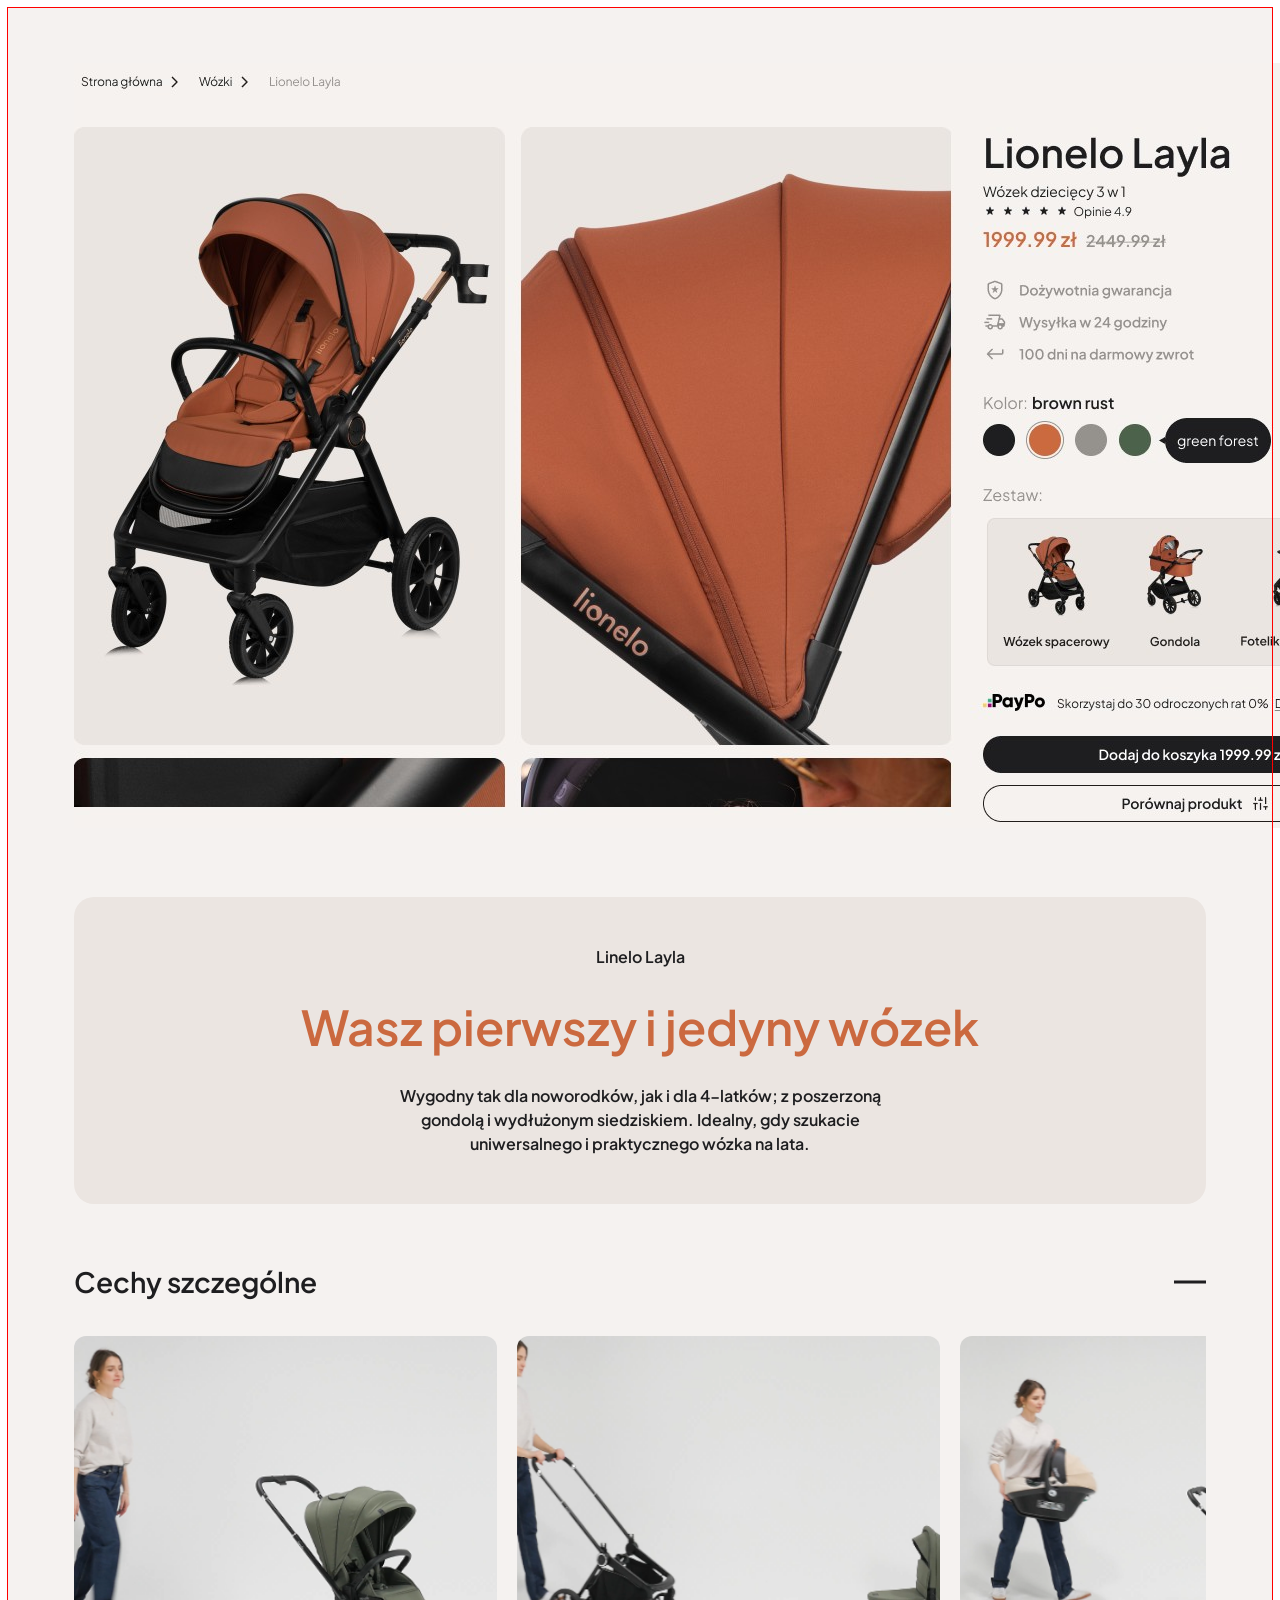
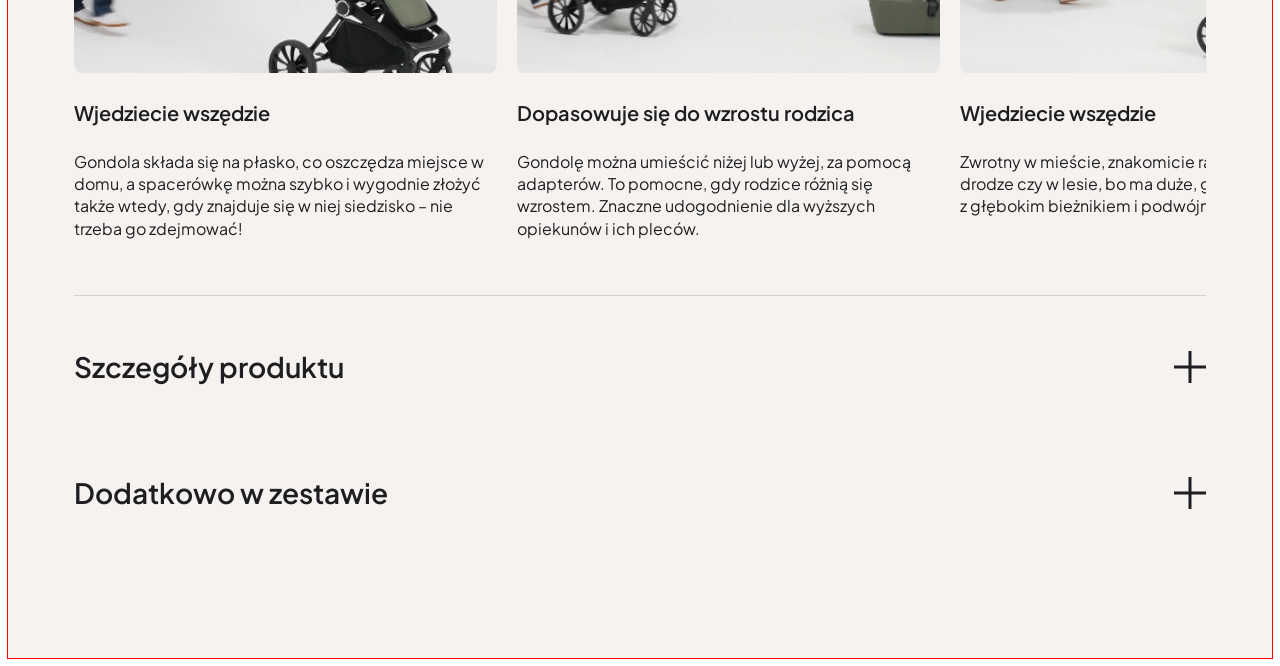
==== index.html @ c28d3e2a "Top section img path corrected" ====
<!DOCTYPE html>
<html lang="pl">

<head>
    <meta charset="UTF-8">
    <meta name="viewport" content="width=device-width, initial-scale=1.0">
    <link rel="preconnect" href="https://fonts.googleapis.com">
    <link rel="preconnect" href="https://fonts.gstatic.com" crossorigin>
    <link href="https://fonts.googleapis.com/css2?family=Plus+Jakarta+Sans:ital,wght@0,200..800;1,200..800&display=swap"
        rel="stylesheet">
    <link rel="stylesheet" href="css/swiper-bundle.min.css">
    <link rel="stylesheet" href="css/style.css">
    <script src="scripts/swiper-bundle.min.js" defer></script>
    <script src="scripts/script.js" defer></script>
    <title>New product description</title>
</head>

<body>
    <div class="page-container">
        <!-- Top page section mockup-->
        <div class="top-page-section-mockup">
            <img src="img/top-page-section.jpg" alt="">
        </div>
        <!--  -->
        <section id="lo-prodDesc">
            <header class="lo-prodDesc__intro lo-prodDesc__container">
                <p class="lo-prodDesc__introTxt">Linelo Layla</p>
                <h2 class="lo-prodDesc__slogan">Wasz pierwszy i jedyny wózek</h2>
                <p class="lo-prodDesc__introTxt">Wygodny tak dla noworodków, jak i dla 4-latków; z poszerzoną gondolą i
                    wydłużonym siedziskiem. Idealny, gdy szukacie uniwersalnego i praktycznego wózka na lata.</p>
            </header>
            <div class="lo-prodDesc__sectionHeader lo-prodDesc__container">
                <h3 class="lo-prodDesc__sectionTitle">Cechy szczególne</h3>
                <button class="lo-prodDesc__sectionBtn js-prodDescBtn expanded" id="product-featuresBtn"
                    aria-expanded="true" aria-controls="product-featuresGrid"></button>
            </div>
            <div class="lo-prodDesc__container js-prodDescGrid expanded" id="product-featuresGrid" aria-hidden="false"
                role="region" aria-labelledby="product-featuresBtn">
                <div class="lo-prodDesc__grid swiper swiper-featured">
                    <div class="swiper-wrapper">
                        <div class="swiper-slide">
                            <div class="lo-prodDesc__detailItem">
                                <video class="lo-prodDesc__featureImage" muted width="490" height="392" playsinline
                                    autoplay poster="img/image cecha-1.png" loading="lazy" preload="none">
                                    <source src="img/LO_Anner_Plus_amortyzatory.mp4" type="video/mp4">
                                </video>
                                <!-- <img src="img/image cecha-1.png" alt="Wjedziecie wszędzie"
                                    class="lo-prodDesc__featureImage" width="259" height="186" loading="lazy"> -->
                                <div class="lo-prodDesc__gridItemBody">
                                    <h4 class="lo-prodDesc__gridItemTitle">Wjedziecie wszędzie</h4>
                                    <p class="lo-prodDesc__gridItemDesc">Gondola składa się na płasko, co oszczędza
                                        miejsce w
                                        domu,
                                        a spacerówkę można szybko i wygodnie złożyć także wtedy, gdy znajduje się w niej
                                        siedzisko –
                                        nie trzeba go zdejmować!</p>
                                </div>
                            </div>
                        </div>
                        <div class="swiper-slide">
                            <div class="lo-prodDesc__detailItem">
                                <video class="lo-prodDesc__featureImage" muted width="490" height="392" playsinline
                                    autoplay poster="img/image cecha-2.png" loading="lazy" preload="none">
                                    <source src="img/LO_Annet_Plus_budka_wizjer.mp4" type="video/mp4">
                                </video>
                                <!-- <img src="img/image cecha-2.png" alt="Dopasowuje się do wzrostu rodzica"
                                    class="lo-prodDesc__featureImage" width="259" height="186" loading="lazy"> -->
                                <div class="lo-prodDesc__gridItemBody">
                                    <h4 class="lo-prodDesc__gridItemTitle">Dopasowuje się do wzrostu rodzica</h4>
                                    <p class="lo-prodDesc__gridItemDesc">Gondolę można umieścić niżej lub wyżej, za
                                        pomocą
                                        adapterów. To pomocne, gdy rodzice różnią się wzrostem. Znaczne udogodnienie dla
                                        wyższych
                                        opiekunów i ich pleców.</p>
                                </div>
                            </div>
                        </div>
                        <div class="swiper-slide">
                            <div class="lo-prodDesc__detailItem">
                                <video class="lo-prodDesc__featureImage" muted width="490" height="392" playsinline
                                    autoplay poster="img/image cecha-3.png" loading="lazy" preload="none">
                                    <source src="img/LO_Annet_Plus_kosz.mp4" type="video/mp4">
                                </video>
                                <!-- <img src="img/image cecha-3.png" alt="Torba dla rodzica"
                                    class="lo-prodDesc__featureImage" width="259" height="186" loading="lazy"> -->
                                <div class="lo-prodDesc__gridItemBody">
                                    <h4 class="lo-prodDesc__gridItemTitle">Wjedziecie wszędzie</h4>
                                    <p class="lo-prodDesc__gridItemDesc">Zwrotny w mieście, znakomicie radzi sobie na
                                        polnej
                                        drodze
                                        czy w lesie, bo ma duże, gumowe koła all-terrain z głębokim bieżnikiem i
                                        podwójną
                                        amortyzację.</p>
                                </div>
                            </div>
                        </div>
                        <div class="swiper-slide">
                            <div class="lo-prodDesc__detailItem">
                                <video class="lo-prodDesc__featureImage" muted width="490" height="392" playsinline
                                    autoplay poster="img/image cecha-1.png" loading="lazy" preload="none">
                                    <source src="img/LO_Annet_Plus_kubek.mp4" type="video/mp4">
                                </video>
                                <!-- <img src="img/image cecha-1.png" alt="Wjedziecie wszędzie"
                                    class="lo-prodDesc__featureImage" width="259" height="186" loading="lazy"> -->
                                <div class="lo-prodDesc__gridItemBody">
                                    <h4 class="lo-prodDesc__gridItemTitle">Wjedziecie wszędzie</h4>
                                    <p class="lo-prodDesc__gridItemDesc">Gondola składa się na płasko, co oszczędza
                                        miejsce w
                                        domu,
                                        a spacerówkę można szybko i wygodnie złożyć także wtedy, gdy znajduje się w niej
                                        siedzisko –
                                        nie trzeba go zdejmować!</p>
                                </div>
                            </div>
                        </div>
                    </div>
                    <div class="lo-prodDesc-nav">
                        <div class="lo-prodDesc-nav__btnWrapper">
                            <button class="lo-prodDesc-nav__navBtn lo-prodDesc-nav__navBtn--prev"
                                aria-label="Previous slide">
                                <img src="img/nav-arrow-prev.png" alt="Previous slide arrow">
                            </button>

                        </div>
                        <div class="lo-prodDesc-nav__pagginationWrapper">
                            <div class="swiper-pagination"></div>
                        </div>
                        <div class="lo-prodDesc-nav__btnWrapper">
                            <button class="lo-prodDesc-nav__navBtn lo-prodDesc-nav__navBtn--next"
                                aria-label="Next slide">
                                <img src="img/nav-arrow-next.png" alt="Next slide arrow">
                            </button>
                        </div>
                    </div>
                </div>
            </div>
            <div class="lo-prodDesc__sectionHeader lo-prodDesc__container">
                <h3 class="lo-prodDesc__sectionTitle">Szczegóły produktu</h3>
                <button class="lo-prodDesc__sectionBtn js-prodDescBtn" id="product-detailBtn" aria-expanded="false"
                    aria-controls="product-detailsGrid"></button>
            </div>
            <div class="lo-prodDesc__container js-prodDescGrid" id="product-detailsGrid" aria-hidden="true"
                role="region" aria-labelledby="product-detailBtn">
                <div class="lo-prodDesc__grid swiper swiper-details">
                    <div class="swiper-wrapper">
                        <div class="swiper-slide">
                            <div class="lo-prodDesc__detailItem">
                                <div class="lo-prodDesc__iconWrapper">
                                    <img src="img/ico-2w1.png" alt="Ikona 2w1" class="lo-prodDesc__detailIcon"
                                        height="41" width="52">
                                </div>
                                <div class="lo-prodDesc__gridItemBody">
                                    <h4 class="lo-prodDesc__gridItemTitle">Rozwiązania smart ułatwiają każdy spacer</h4>
                                    <p class="lo-prodDesc__gridItemDesc">Codzienna obsługa jest prostsza! Np. przy
                                        uchwycie
                                        znajdziesz
                                        haczyki na torbę, pokrowiec gondoli ma podwójny zamek, a kosz – praktyczny
                                        organizer.</p>
                                </div>
                            </div>
                        </div>
                        <div class="swiper-slide">
                            <div class="lo-prodDesc__detailItem">
                                <div class="lo-prodDesc__iconWrapper">
                                    <img src="img/ico-belts.png" alt="Ikona pasy" class="lo-prodDesc__detailIcon"
                                        height="41" width="52">
                                </div>
                                <div class="lo-prodDesc__gridItemBody">
                                    <h4 class="lo-prodDesc__gridItemTitle">Błyskawiczne przygotowanie do podróży</h4>
                                    <p class="lo-prodDesc__gridItemDesc">5-punktowe pasy z nakładkami zapobiegającymi
                                        obtarciom
                                        szybko
                                        zapina się na magnetyczną klamrę. To każdorazowa oszczędność czasu i nerwów.</p>
                                </div>
                            </div>
                        </div>
                        <div class="swiper-slide">
                            <div class="lo-prodDesc__detailItem">
                                <div class="lo-prodDesc__iconWrapper">
                                    <img src="img/ico-cooling.png" alt="Ikona chłodzenie"
                                        class="lo-prodDesc__detailIcon" height="41" width="52">
                                </div>
                                <div class="lo-prodDesc__gridItemBody">
                                    <h4 class="lo-prodDesc__gridItemTitle">Latem przewiewnie i bez pocenia</h4>
                                    <p class="lo-prodDesc__gridItemDesc">Regulowana magnesami wentylacja 3D i
                                        oddychający materacyk
                                        AiryDots zapewniają optymalny przepływ powietrza, także pod pleckami.
                                        Zapobiegając poceniu,
                                        zapobiegamy potówkom.</p>
                                </div>
                            </div>
                        </div>
                        <div class="swiper-slide">
                            <div class="lo-prodDesc__detailItem">
                                <div class="lo-prodDesc__iconWrapper">
                                    <img src="img/ico-2w1.png" alt="Ikona 2w1" class="lo-prodDesc__detailIcon"
                                        height="41" width="52">
                                </div>
                                <div class="lo-prodDesc__gridItemBody">
                                    <h4 class="lo-prodDesc__gridItemTitle">Obsługujesz 1 ręką</h4>
                                    <p class="lo-prodDesc__gridItemDesc">Przyciski funkcyjne „zapamiętują” ostatnie
                                        położenie,
                                        dzięki
                                        czemu 1 ręka wystarczy, by wyjąć gondolę, przełożyć siedzisko czy rozłożyć
                                        budkę.
                                        Ograniczenie
                                        zbędnych ruchów minimalizuje ryzyko wybudzenia dziecka. </p>
                                </div>
                            </div>
                        </div>
                        <div class="swiper-slide">
                            <div class="lo-prodDesc__detailItem">
                                <div class="lo-prodDesc__iconWrapper">
                                    <img src="img/ico-belts.png" alt="Ikona pasy" class="lo-prodDesc__detailIcon"
                                        height="41" width="52">
                                </div>
                                <div class="lo-prodDesc__gridItemBody">
                                    <h4 class="lo-prodDesc__gridItemTitle">Łatwiej zasnąć</h4>
                                    <p class="lo-prodDesc__gridItemDesc">Oparcie w spacerówce jest regulowane aż do
                                        pozycji „na
                                        płasko”.
                                        To idealna pozycja do drzemki, co pomaga przyspieszyć zasypianie.</p>
                                </div>
                            </div>
                        </div>
                        <div class="swiper-slide">
                            <div class="lo-prodDesc__detailItem">
                                <div class="lo-prodDesc__iconWrapper">
                                    <img src="img/ico-cooling.png" alt="Ikona chłodzenie"
                                        class="lo-prodDesc__detailIcon" height="41" width="52">
                                </div>
                                <div class="lo-prodDesc__gridItemBody">
                                    <h4 class="lo-prodDesc__gridItemTitle">Wjedziecie wszędzie</h4>
                                    <p class="lo-prodDesc__gridItemDesc">Zwrotny w mieście, znakomicie radzi sobie na
                                        polnej drodze
                                        czy
                                        w lesie, bo ma duże, gumowe koła all-terrain z głębokim bieżnikiem i podwójną
                                        amortyzację. 
                                    </p>
                                </div>
                            </div>
                        </div>
                    </div>
                    <div class="lo-prodDesc-nav">
                        <div class="lo-prodDesc-nav__btnWrapper">
                            <button class="lo-prodDesc-nav__navBtn lo-prodDesc-nav__navBtn--prev"
                                aria-label="Previous slide">
                                <img src="img/nav-arrow-prev.png" alt="Previous slide arrow">
                            </button>
                        </div>
                        <div class="lo-prodDesc-nav__pagginationWrapper">
                            <div class="swiper-pagination"></div>
                        </div>
                        <div class="lo-prodDesc-nav__btnWrapper">
                            <button class="lo-prodDesc-nav__navBtn lo-prodDesc-nav__navBtn--next"
                                aria-label="Next slide">
                                <img src="img/nav-arrow-next.png" alt="Next slide arrow">
                            </button>
                        </div>
                    </div>
                </div>
            </div>

            <div class="lo-prodDesc__sectionHeader lo-prodDesc__container">
                <h3 class="lo-prodDesc__sectionTitle">Dodatkowo w zestawie</h3>
                <button class="lo-prodDesc__sectionBtn js-prodDescBtn" id="product-setsBtn" aria-expanded="false"
                    aria-controls="product-setsGrid"></button>
            </div>
            <div class="lo-prodDesc__container js-prodDescGrid" id="product-setsGrid" aria-hidden="true" role="region"
                aria-labelledby="product-setsBtn">
                <div class="lo-prodDesc__grid swiper swiper-sets">
                    <div class="swiper-wrapper">
                        <div class="swiper-slide">
                            <div class="lo-prodDesc__detailItem">
                                <img src="img/set-img-1.png" alt="Fotelik Astrid i-Size" class="lo-prodDesc__setImage"
                                    width="259" height="186" loading="lazy">
                                <div class="lo-prodDesc__gridItemBody">
                                    <h4 class="lo-prodDesc__gridItemTitle">Fotelik Astrid i-Size</h4>
                                    <p class="lo-prodDesc__gridItemDesc">Nosidło Astrid i-Size z certyficatem ADAC można
                                        wpiąć w
                                        stelaż
                                        wózka! Gdy podczas podróży autem maluszek zaśnie, można go przetransportować
                                        dalej bez
                                        wybudzania. </p>
                                </div>
                            </div>
                        </div>
                        <div class="swiper-slide">
                            <div class="lo-prodDesc__detailItem">
                                <img src="img/set-img-2.png" alt="Piankowy materac" class="lo-prodDesc__setImage"
                                    width="259" height="186" loading="lazy">
                                <div class="lo-prodDesc__gridItemBody">
                                    <h4 class="lo-prodDesc__gridItemTitle">Piankowy materac </h4>
                                    <p class="lo-prodDesc__gridItemDesc">Oddychający (technologia AiryDots), odpowiednio
                                        twardy,
                                        zapewnia optymalne podparcie kręgosłupa dziecka. Wykonany z pianki T25. </p>
                                </div>
                            </div>
                        </div>
                        <div class="swiper-slide">
                            <div class="lo-prodDesc__detailItem">
                                <img src="img/set-img-3.png" alt="Torba dla rodzica" class="lo-prodDesc__setImage"
                                    width="259" height="186" loading="lazy">
                                <div class="lo-prodDesc__gridItemBody">
                                    <h4 class="lo-prodDesc__gridItemTitle">Torba dla rodzica</h4>
                                    <p class="lo-prodDesc__gridItemDesc">Smoczki, chusteczki, akcesoria... Wszystko masz
                                        pod ręką i
                                        w
                                        najlepszym porządku. </p>
                                </div>
                            </div>
                        </div>
                        <div class="swiper-slide">
                            <div class="lo-prodDesc__detailItem">
                                <img src="img/set-img-4.png" alt="Folia przeciwdeszczowa" class="lo-prodDesc__setImage"
                                    width="259" height="186" loading="lazy">
                                <div class="lo-prodDesc__gridItemBody">
                                    <h4 class="lo-prodDesc__gridItemTitle">Folia przeciwdeszczowa</h4>
                                    <p class="lo-prodDesc__gridItemDesc">Zakładana na gondolę i spacerówkę, skutecznie
                                        chroni przed
                                        deszczem i śniegiem.</p>
                                </div>
                            </div>
                        </div>
                        <div class="swiper-slide">
                            <div class="lo-prodDesc__detailItem">
                                <img src="img/set-img-5.png" alt="Adaptery do gondoli i fotelika"
                                    class="lo-prodDesc__setImage" width="259" height="186" loading="lazy">
                                <div class="lo-prodDesc__gridItemBody">
                                    <h4 class="lo-prodDesc__gridItemTitle">Adaptery do gondoli i fotelika</h4>
                                    <p class="lo-prodDesc__gridItemDesc">Decydujesz, czy gondola ma być wyżej, czy
                                        niżej. To wygodny
                                        dostęp do dziecka i brak bólu pleców. </p>
                                </div>
                            </div>
                        </div>
                        <div class="swiper-slide">
                            <div class="lo-prodDesc__detailItem">
                                <img src="img/set-img-6.png" alt="Moskitiera" class="lo-prodDesc__setImage" width="259"
                                    height="186" loading="lazy">
                                <div class="lo-prodDesc__gridItemBody">
                                    <h4 class="lo-prodDesc__gridItemTitle">Moskitiera</h4>
                                    <p class="lo-prodDesc__gridItemDesc">Insekty nie mają dostępu do dziecka,
                                        chronionego przez
                                        przewiewną siatkę. </p>
                                </div>
                            </div>
                        </div>
                        <div class="swiper-slide">
                            <div class="lo-prodDesc__detailItem">
                                <img src="img/set-img-7.png" alt="Wkładka spacerówki" class="lo-prodDesc__setImage"
                                    width="259" height="186" loading="lazy">
                                <div class="lo-prodDesc__gridItemBody">
                                    <h4 class="lo-prodDesc__gridItemTitle">Wkładka spacerówki</h4>
                                    <p class="lo-prodDesc__gridItemDesc">Adjustable to 5 different positions for extra
                                        comfort
                                        whether
                                        playing or napping. You can also fold it away for when your toddler no longer
                                        needs it.</p>
                                </div>
                            </div>
                        </div>
                        <div class="swiper-slide">
                            <div class="lo-prodDesc__detailItem">
                                <img src="img/set-img-8.png" alt="Ocieplacz na nóżki" class="lo-prodDesc__setImage"
                                    width="259" height="186" loading="lazy">
                                <div class="lo-prodDesc__gridItemBody">
                                    <h4 class="lo-prodDesc__gridItemTitle">Ocieplacz na nóżki</h4>
                                    <p class="lo-prodDesc__gridItemDesc">Features high quality fabric and extra padded
                                        cushioning
                                        for
                                        your growing baby’s comfort.</p>
                                </div>
                            </div>
                        </div>
                        <div class="swiper-slide">
                            <div class="lo-prodDesc__detailItem">
                                <img src="img/set-img-9.png" alt="Uchwyt na kubek" class="lo-prodDesc__setImage"
                                    width="259" height="186" loading="lazy">
                                <div class="lo-prodDesc__gridItemBody">
                                    <h4 class="lo-prodDesc__gridItemTitle">Uchwyt na kubek </h4>
                                    <p class="lo-prodDesc__gridItemDesc">Bo zasługujesz na gorącą kawę podczas spaceru. 
                                    </p>
                                </div>
                            </div>
                        </div>
                    </div>
                    <div class="lo-prodDesc-nav">
                        <div class="lo-prodDesc-nav__btnWrapper">
                            <button class="lo-prodDesc-nav__navBtn lo-prodDesc-nav__navBtn--prev"
                                aria-label="Previous slide">
                                <img src="img/nav-arrow-prev.png" alt="Previous slide arrow">
                            </button>
                        </div>
                        <div class="lo-prodDesc-nav__pagginationWrapper">
                            <div class="swiper-pagination"></div>
                        </div>
                        <div class="lo-prodDesc-nav__btnWrapper">
                            <button class="lo-prodDesc-nav__navBtn lo-prodDesc-nav__navBtn--next"
                                aria-label="Next slide">
                                <img src="img/nav-arrow-next.png" alt="Next slide arrow">
                            </button>
                        </div>
                    </div>
                </div>
            </div>
        </section>
    </div>
</body>

</html>
---- css/style.css ----
html {
    box-sizing: border-box;
}

*, ::after, ::before {
    box-sizing: inherit;
}

:root {
    --icon-dimension: 32px;

    @media (width < 1024px) {
        --icon-dimension: clamp(1.5rem, 1.2727rem + 1.1364vw, 2rem);
    }
}

.page-container {
    width: min(1440px, 100%);
    outline: 1px solid red;
    margin-inline: auto;
    padding-block: 55px;
    background: #F5F2F0;
}

.top-page-section-mockup {
    width: calc(100% - 100px);
    margin-inline: auto;
    margin-block-end: 65px;
    padding-inline: 16px;
}

#lo-prodDesc {
    font-family: "Plus Jakarta Sans", sans-serif;
    color: #1E1E20;
    padding-inline: 16px;
}

#lo-prodDesc :is(h3, h4, p) {
    margin: 0;
}

#lo-prodDesc .lo-prodDesc__container {
    width: calc(100% - 100px);
    margin-inline: auto;

    @media (width < 1024px) {
        width: calc(100% - clamp(0rem, -2.8409rem + 14.2045vw, 6.25rem));
    }
}

.lo-prodDesc__intro {
    background: #EBE5E1;
    border: none;
    border-radius: 20px;
    text-align: center;
    display: flex;
    flex-direction: column;
    flex-wrap: nowrap;
    gap: 24px;
    justify-content: center;
    align-items: center;
    margin-block-end: 62px;
    padding-block: 48px;
    padding-inline: 16px;
}

.lo-prodDesc__introTxt {
    font-size: 16px;
    font-weight: 600;
    line-height: 1.5;
    max-width: 48ch;
    text-wrap: pretty;
    margin: 0;
}

.lo-prodDesc__slogan {
    font-size: 48px;
    font-weight: 600;
    line-height: 1.4;
    color: #CB693F;
    margin: 0;

    @media (width < 1024px) {
        font-size: clamp(2.5rem, 2.2727rem + 1.1364vw, 3rem);
    }
}

.lo-prodDesc__sectionHeader {
    width: 100%;
    display: flex;
    justify-content: space-between;
    align-items: center;
    margin-block-end: 38px;
}

.lo-prodDesc__sectionTitle {
    font-size: 28px;
    font-weight: 600;
    line-height: 1;

    @media (width < 1024px) {
        font-size: clamp(1.25rem, 1.0227rem + 1.1364vw, 1.75rem);
    }
}

.lo-prodDesc__sectionBtn {
    appearance: none;
    background: none;
    border: none;
    padding: 0;
    cursor: pointer;
    width: var(--icon-dimension);
    height: var(--icon-dimension);
    position: relative;
}


.lo-prodDesc__sectionBtn::before,
.lo-prodDesc__sectionBtn::after {
    content: "";
    position: absolute;
    background: #1E1E20;
    transition: all 320ms ease-in;
}

.lo-prodDesc__sectionBtn::before {
    width: 100%;
    height: 3px;
    top: 50%;
    left: 0;
    transform: translateY(-50%);
}

.lo-prodDesc__sectionBtn::after {
    width: 3px;
    height: 100%;
    top: 0;
    left: 50%;
    transform: translateX(-50%);
}

.lo-prodDesc__sectionBtn.expanded.lo-prodDesc__sectionBtn::after {
    transform: translateX(-50%) rotate(90deg);
    opacity: 0;
}

/* .lo-prodDesc__sectionBtn[open].lo-prodDesc__sectionBtn::after {
    transform: translateX(-50%) rotate(90deg);
    opacity: 0;
} */

.lo-prodDesc__grid {
    /* display: grid; */
    grid-template-columns: repeat(auto-fit, minmax(min(100%, 19rem), 1fr));
    row-gap: 55px;
    column-gap: 55px;
    padding-block-end: 0;
    max-height: 0;
    opacity: 0;
    margin-block-end: 55px;
    border-block-end: 1px solid #D2D2D2;
    overflow: hidden;
    transition:
        max-height 700ms ease-out,
        opacity 600ms ease-in 300ms,
        padding-block-end 700ms ease-out;
}

/* .lo-prodDesc__grid.expanded {
    max-height: 1800px;
    padding-block-end: 44px;
} */

/* .lo-prodDesc__grid[open] {
    max-height: 1500px;
    padding-block-end: 44px;
} */

.lo-prodDesc__container.expanded .lo-prodDesc__grid {
    max-height: 1800px;
    opacity: 1;
    padding-block-end: 55px;

    @media (width < 768px) {
        padding-block-end: 40px;
    }
}

/* .lo-prodDesc__container[open] .lo-prodDesc__grid {
    max-height: 1800px;
    padding-block-end: 55px;

    @media (width < 768px) {
        padding-block-end: 40px;
    }
} */

.lo-prodDesc__detailItem {
    display: flex;
    flex-direction: column;
    align-items: flex-start;
    justify-content: flex-start;
    gap: 24px;
}

.lo-prodDesc__iconWrapper {
    padding-inline-start: 18px;
}

.lo-prodDesc__detailIcon {
    object-fit: contain;
}

.lo-prodDesc__gridItemBody {
    height: 100%;
    display: flex;
    flex-direction: column;
    gap: 24px;
}

.lo-prodDesc__gridItemTitle {
    font-size: 20px;
    font-weight: 600;
    line-height: 1.4;

}

.lo-prodDesc__gridItemDesc {
    font-size: 16px;
    font-weight: 400;
    line-height: 1.4;
    /* margin-block: auto 0; */
}

.lo-prodDesc__setImage {
    width: auto;
    height: 100%;
    max-height: 180px;
    object-position: left top;
}

.lo-prodDesc__featureImage {
    width: 100%;
    max-width: 490px;
    height: auto;
    aspect-ratio: 5/4;
    object-position: left top;
    border-radius: 12px;
}


.lo-prodDesc-nav {
    display: flex;
    flex-wrap: nowrap;
    justify-content: center;
    align-items: center;
    gap: 8px;
    border: 1px solid #EBE5E1;
    border-radius: 32px;
    padding: 8px;
    width: fit-content;
    margin-inline: auto;
    margin-block-start: 25px;

    @media (width > 768px) {
        display: none;
    }
}

.lo-prodDesc-nav__navBtn {
    appearance: none;
    -moz-appearance: none;
    -webkit-appearance: none;
    background: none;
    border: none;
    cursor: pointer;
    width: 24px;
    height: 24px;
}

.lo-prodDesc-nav .lo-prodDesc-nav__pagginationWrapper .swiper-pagination {
    position: relative;
    transform: none;
    top: unset;
    bottom: unset;
    left: unset;
}

.lo-prodDesc-nav .lo-prodDesc-nav__pagginationWrapper .swiper-pagination-bullet {
    border: 1px solid #E0D8D3;
    background: none;
    width: 12px;
    height: 12px;
    opacity: 1;
    cursor: pointer;
    margin-inline: 5px;
}


.lo-prodDesc-nav .lo-prodDesc-nav__pagginationWrapper .lo-prodDesc-swiper-active-bullet {
    border: 1px solid #1E1E20;
    background: #1F1E1D;
    width: 14px;
    height: 14px;
}

/* .swiper-details .swiper-wrapper {
    @media (width > 768px) {
        row-gap: 45px;
    }
} */
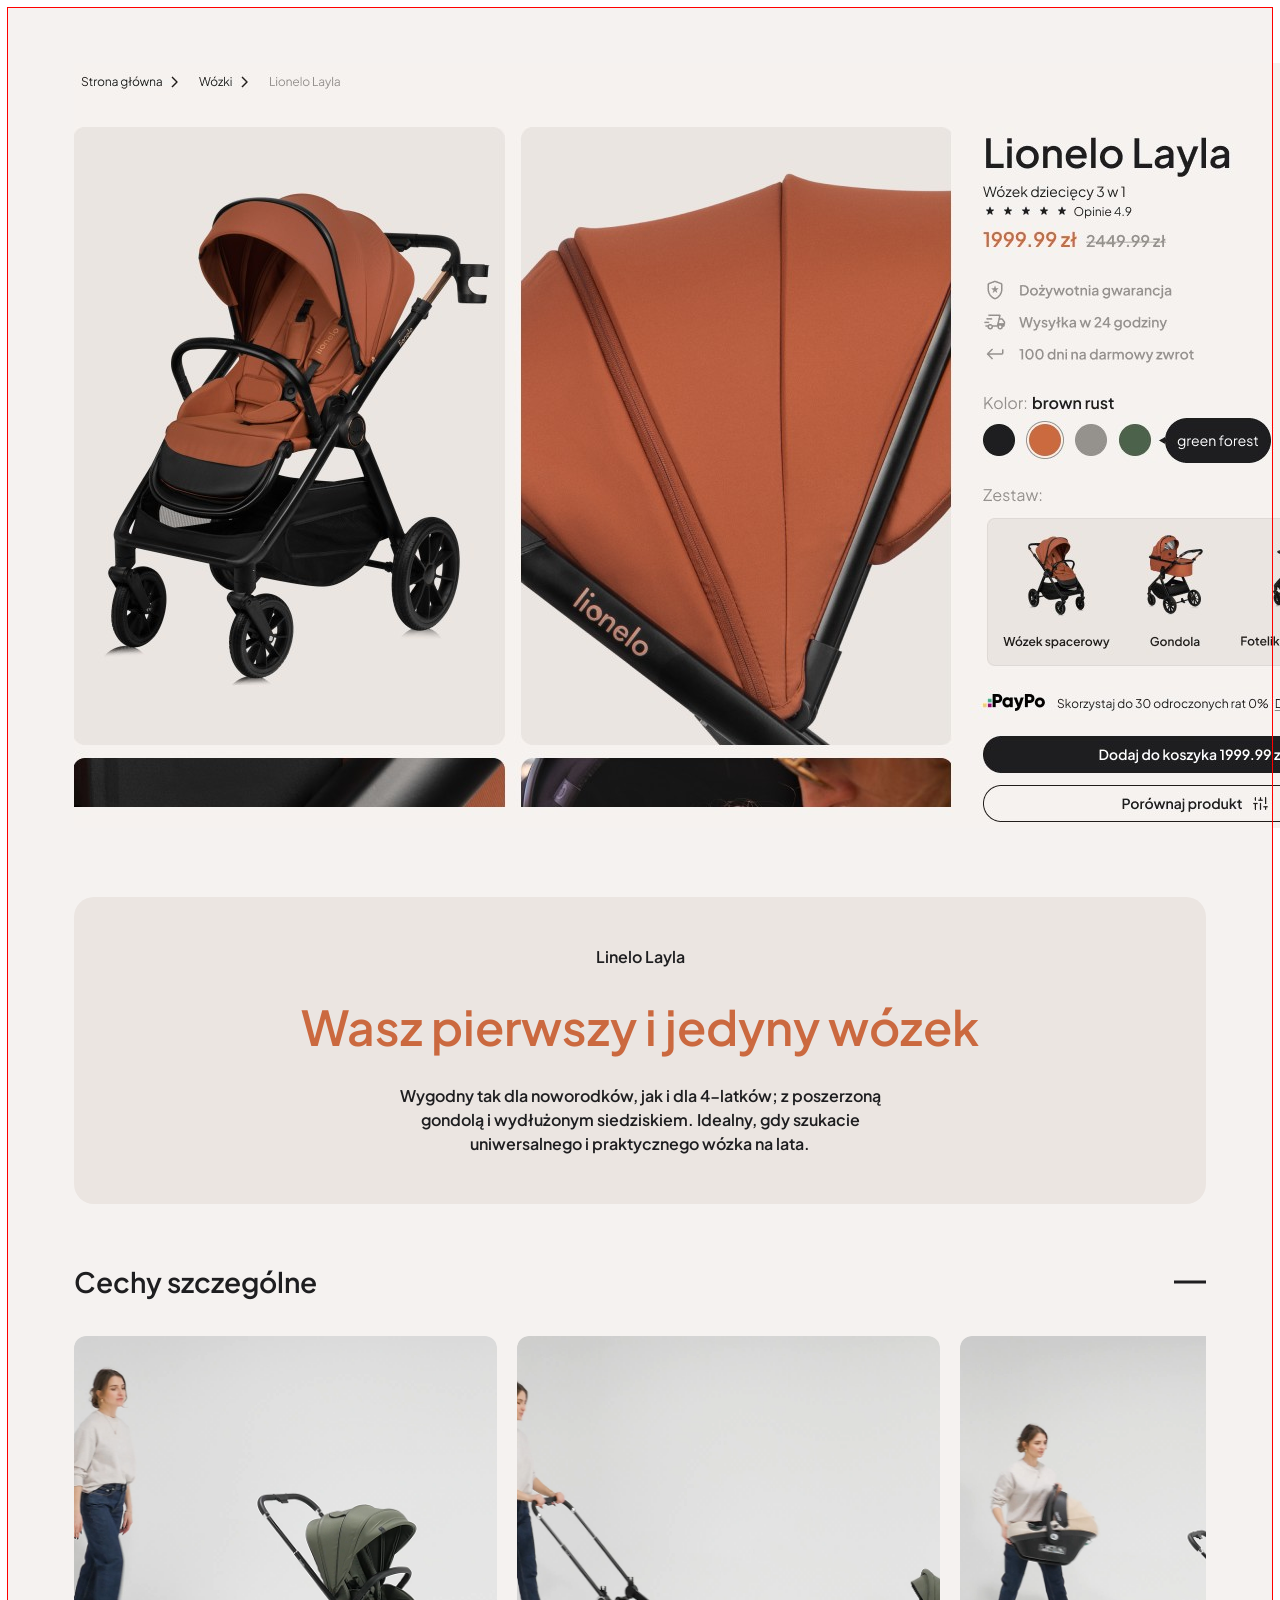
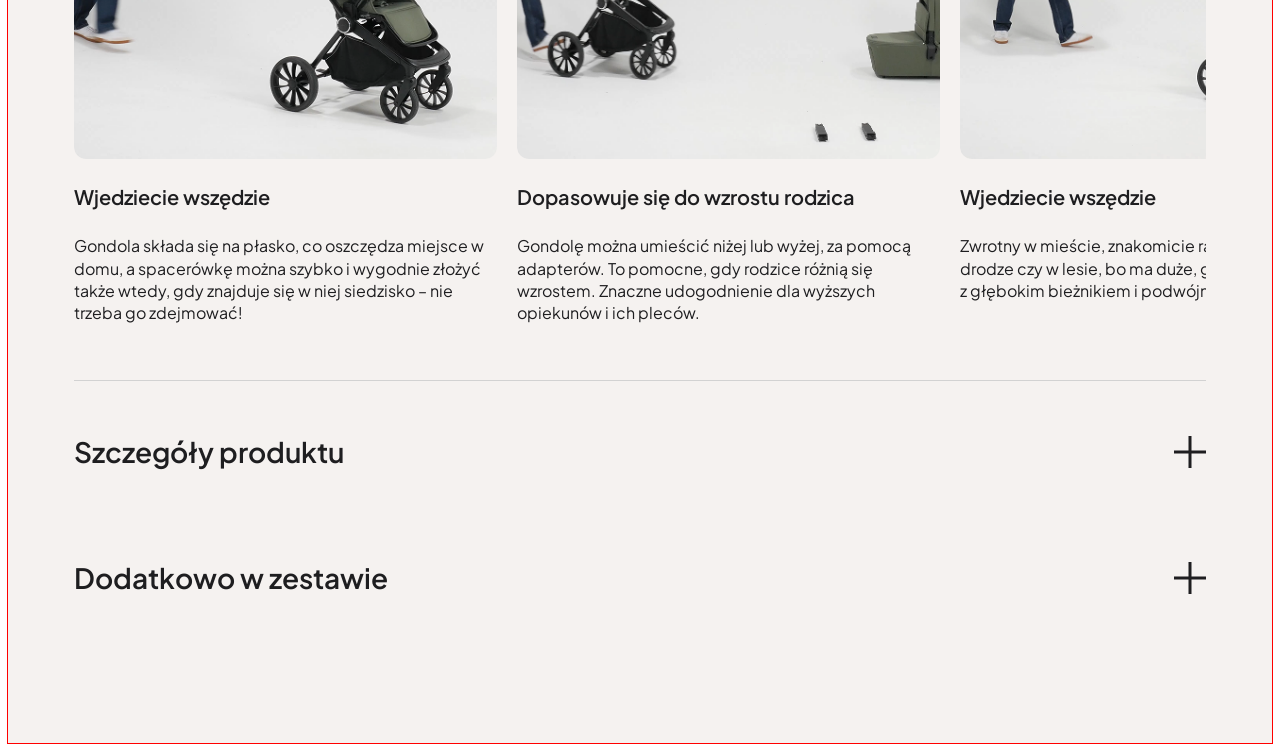
==== commit 38b5ab61: "Change video" ====
--- a/index.html
+++ b/index.html
@@ -40,9 +40,9 @@
                     <div class="swiper-wrapper">
                         <div class="swiper-slide">
                             <div class="lo-prodDesc__detailItem">
-                                <video class="lo-prodDesc__featureImage" muted width="490" height="392" playsinline
-                                    autoplay poster="img/image cecha-1.png" loading="lazy" preload="none">
-                                    <source src="img/LO_Anner_Plus_amortyzatory.mp4" type="video/mp4">
+                                <video class="lo-prodDesc__featureImage js-featureVideo" muted width="490" height="392"
+                                    playsinline poster="img/image cecha-1-1.png" loading="lazy" preload="none">
+                                    <source src="img/LO_JulieOne_BarierkaOchronna_1.mp4" type="video/mp4">
                                 </video>
                                 <!-- <img src="img/image cecha-1.png" alt="Wjedziecie wszędzie"
                                     class="lo-prodDesc__featureImage" width="259" height="186" loading="lazy"> -->
@@ -59,9 +59,9 @@
                         </div>
                         <div class="swiper-slide">
                             <div class="lo-prodDesc__detailItem">
-                                <video class="lo-prodDesc__featureImage" muted width="490" height="392" playsinline
-                                    autoplay poster="img/image cecha-2.png" loading="lazy" preload="none">
-                                    <source src="img/LO_Annet_Plus_budka_wizjer.mp4" type="video/mp4">
+                                <video class="lo-prodDesc__featureImage js-featureVideo" muted width="490" height="392"
+                                    playsinline poster="img/image cecha-2-2.png" loading="lazy" preload="none">
+                                    <source src="img/LO_JulieOne_Budka+Wizjer_1.mp4" type="video/mp4">
                                 </video>
                                 <!-- <img src="img/image cecha-2.png" alt="Dopasowuje się do wzrostu rodzica"
                                     class="lo-prodDesc__featureImage" width="259" height="186" loading="lazy"> -->
@@ -77,9 +77,9 @@
                         </div>
                         <div class="swiper-slide">
                             <div class="lo-prodDesc__detailItem">
-                                <video class="lo-prodDesc__featureImage" muted width="490" height="392" playsinline
-                                    autoplay poster="img/image cecha-3.png" loading="lazy" preload="none">
-                                    <source src="img/LO_Annet_Plus_kosz.mp4" type="video/mp4">
+                                <video class="lo-prodDesc__featureImage js-featureVideo" muted width="490" height="392"
+                                    playsinline poster="img/image cecha-3-3.png" loading="lazy" preload="none">
+                                    <source src="img/LO_JulieOne_RegulacjaKol_1.mp4" type="video/mp4">
                                 </video>
                                 <!-- <img src="img/image cecha-3.png" alt="Torba dla rodzica"
                                     class="lo-prodDesc__featureImage" width="259" height="186" loading="lazy"> -->
@@ -96,9 +96,28 @@
                         </div>
                         <div class="swiper-slide">
                             <div class="lo-prodDesc__detailItem">
-                                <video class="lo-prodDesc__featureImage" muted width="490" height="392" playsinline
-                                    autoplay poster="img/image cecha-1.png" loading="lazy" preload="none">
-                                    <source src="img/LO_Annet_Plus_kubek.mp4" type="video/mp4">
+                                <video class="lo-prodDesc__featureImage js-featureVideo" muted width="490" height="392"
+                                    playsinline poster="img/image cecha-1-1.png" loading="lazy" preload="none">
+                                    <source src="img/LO_JulieOne_Akcesoria_1.mp4" type="video/mp4">
+                                </video>
+                                <!-- <img src="img/image cecha-1.png" alt="Wjedziecie wszędzie"
+                                    class="lo-prodDesc__featureImage" width="259" height="186" loading="lazy"> -->
+                                <div class="lo-prodDesc__gridItemBody">
+                                    <h4 class="lo-prodDesc__gridItemTitle">Wjedziecie wszędzie</h4>
+                                    <p class="lo-prodDesc__gridItemDesc">Gondola składa się na płasko, co oszczędza
+                                        miejsce w
+                                        domu,
+                                        a spacerówkę można szybko i wygodnie złożyć także wtedy, gdy znajduje się w niej
+                                        siedzisko –
+                                        nie trzeba go zdejmować!</p>
+                                </div>
+                            </div>
+                        </div>
+                        <div class="swiper-slide">
+                            <div class="lo-prodDesc__detailItem">
+                                <video class="lo-prodDesc__featureImage js-featureVideo" muted width="490" height="392"
+                                    playsinline poster="img/image cecha-2-2.png" loading="lazy" preload="none">
+                                    <source src="img/LO_JulieOne_Autofolding_1.mp4" type="video/mp4">
                                 </video>
                                 <!-- <img src="img/image cecha-1.png" alt="Wjedziecie wszędzie"
                                     class="lo-prodDesc__featureImage" width="259" height="186" loading="lazy"> -->
--- a/css/style.css
+++ b/css/style.css
@@ -243,7 +243,7 @@
     width: 100%;
     max-width: 490px;
     height: auto;
-    aspect-ratio: 5/4;
+    /* aspect-ratio: 5/4; */
     object-position: left top;
     border-radius: 12px;
 }
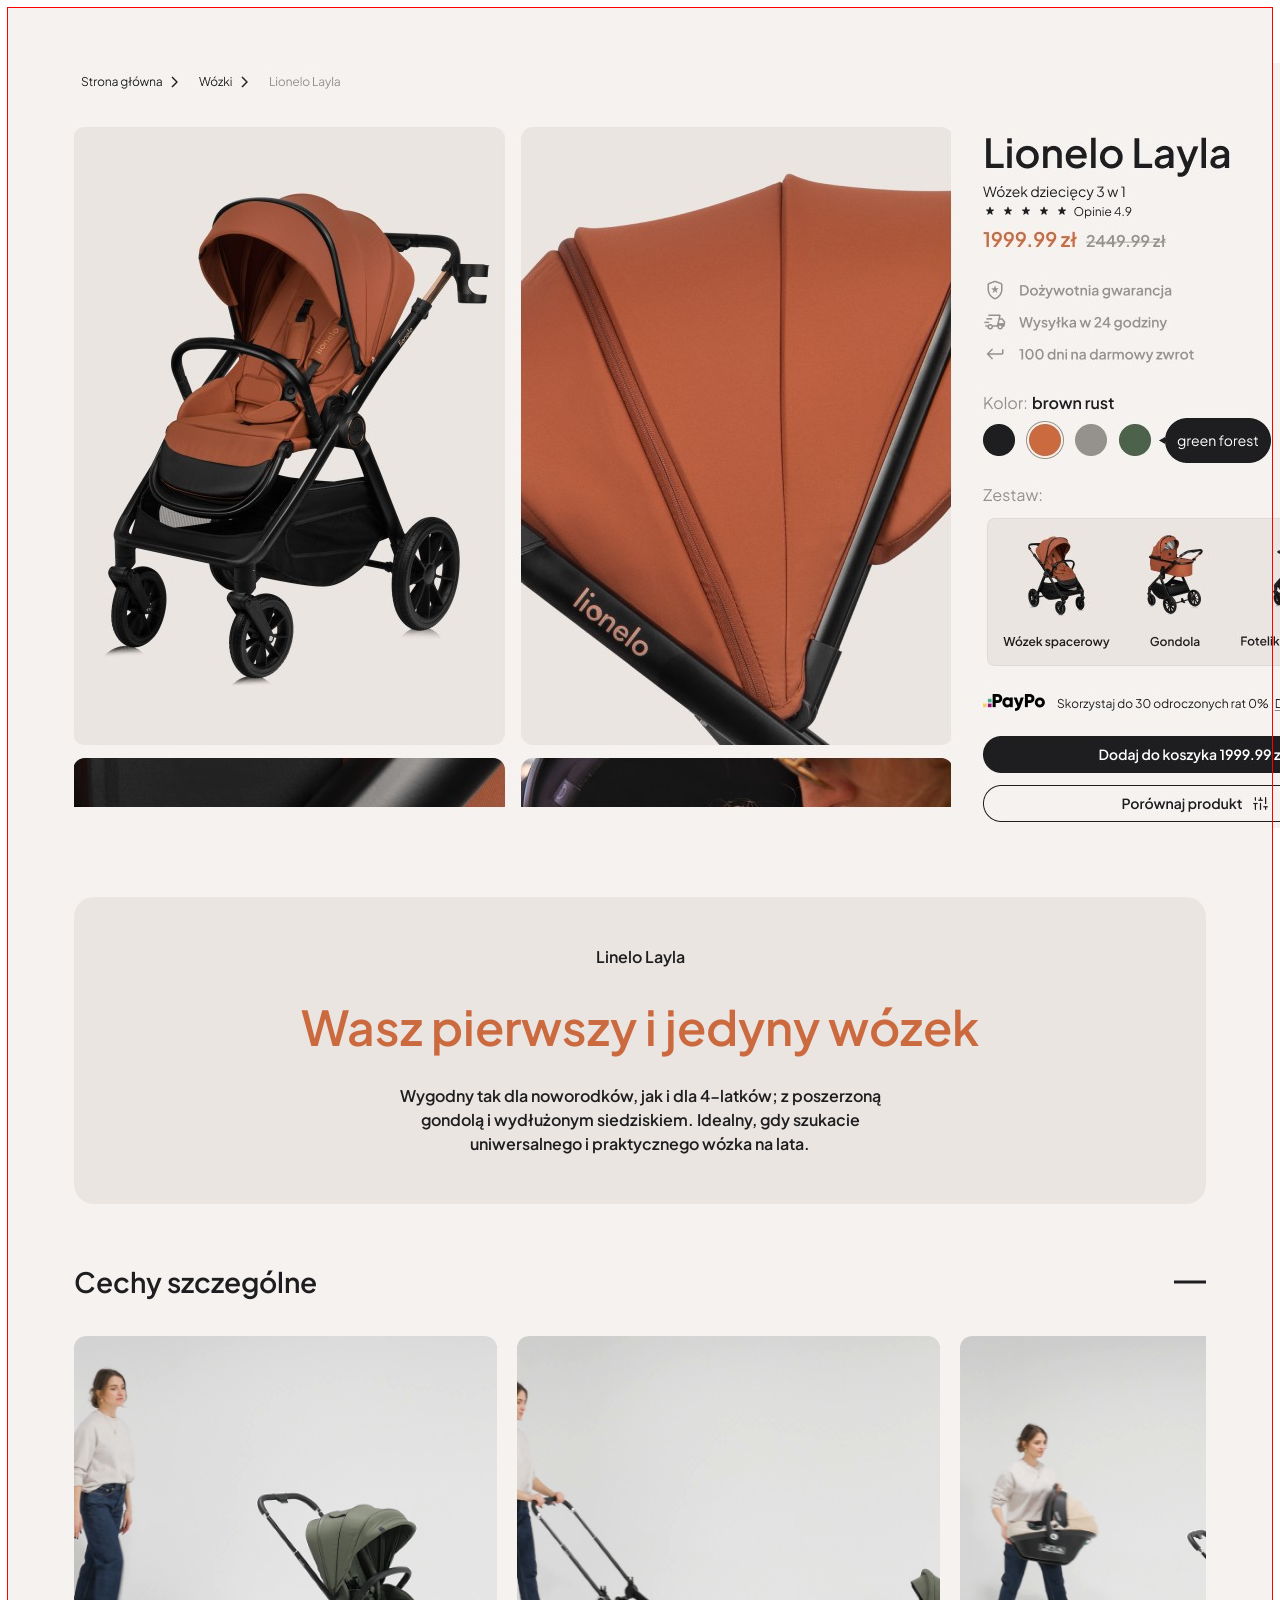
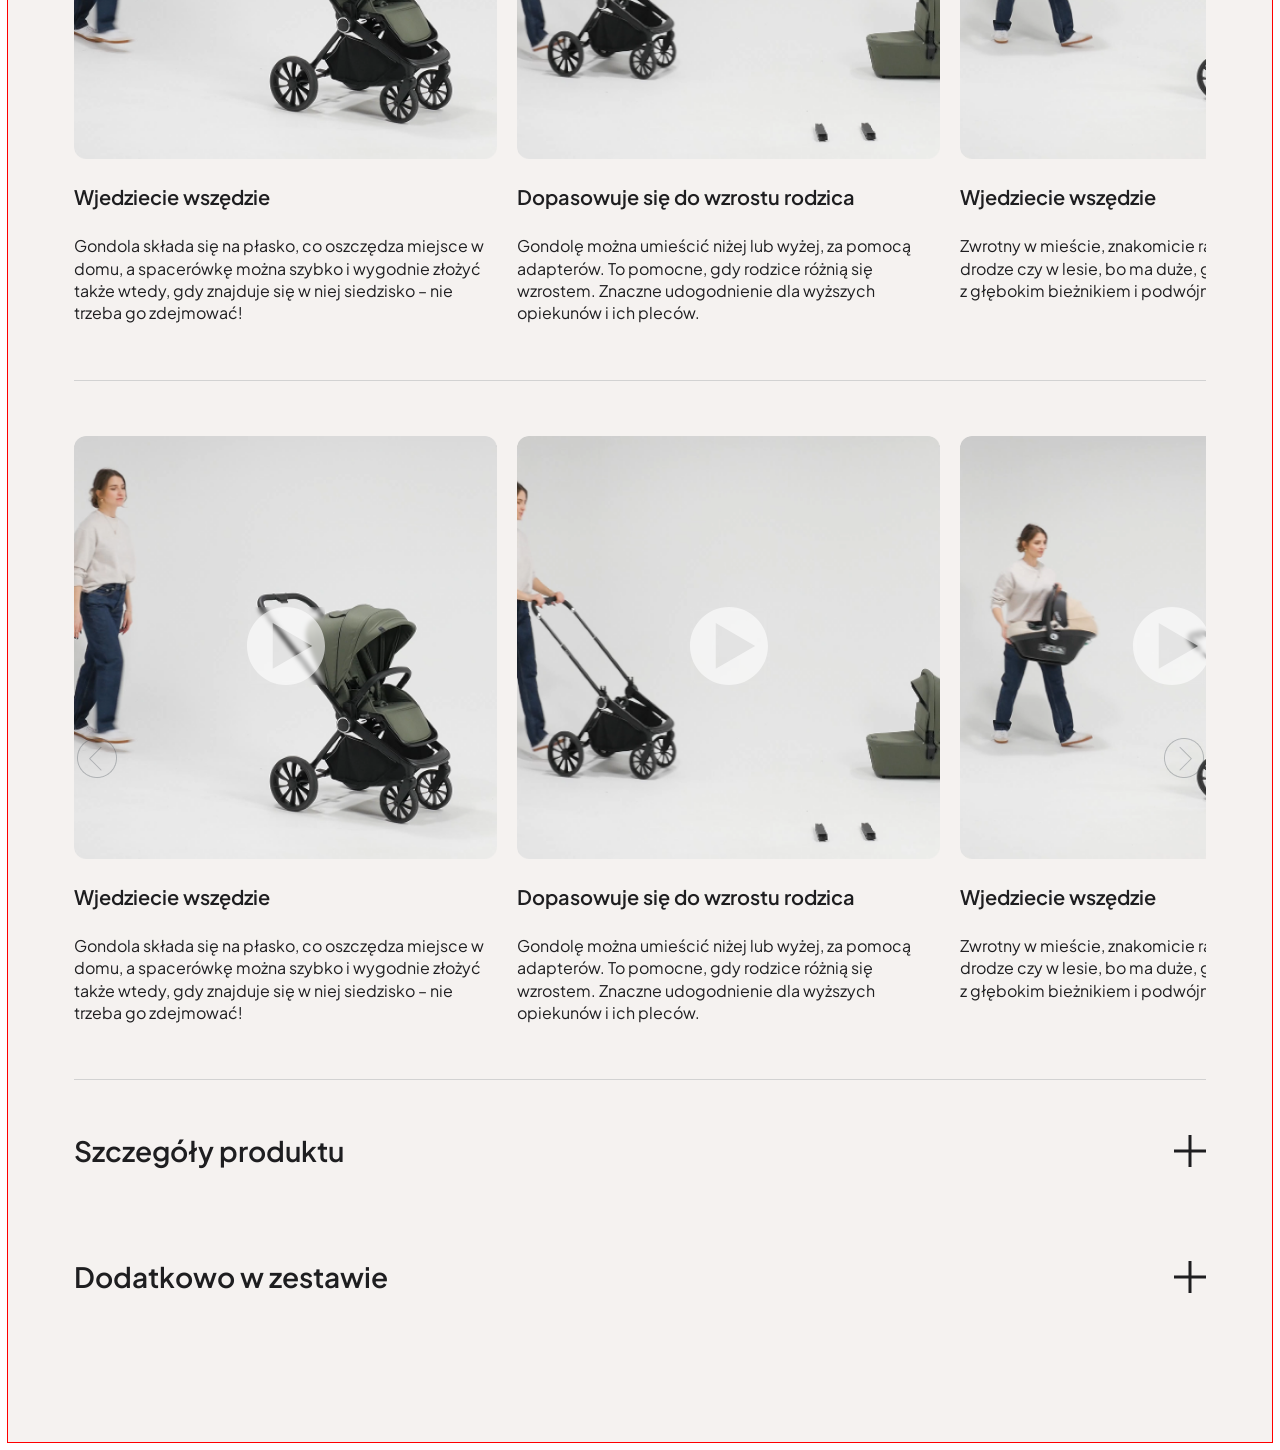
==== commit 82b4fecb: "Add manual version of slajder" ====
--- a/index.html
+++ b/index.html
@@ -34,6 +34,7 @@
                 <button class="lo-prodDesc__sectionBtn js-prodDescBtn expanded" id="product-featuresBtn"
                     aria-expanded="true" aria-controls="product-featuresGrid"></button>
             </div>
+            <!--  -->
             <div class="lo-prodDesc__container js-prodDescGrid expanded" id="product-featuresGrid" aria-hidden="false"
                 role="region" aria-labelledby="product-featuresBtn">
                 <div class="lo-prodDesc__grid swiper swiper-featured">
@@ -153,6 +154,279 @@
                     </div>
                 </div>
             </div>
+
+            <!--  -->
+
+            <div class="lo-prodDesc__container js-prodDescGrid expanded" id="product-featuresGrid" aria-hidden="false"
+                role="region" aria-labelledby="product-featuresBtn">
+                <div class="lo-prodDesc__grid swiper swiper-featured2">
+                    <div class="swiper-wrapper">
+                        <div class="swiper-slide">
+                            <div class="lo-prodDesc__detailItem">
+                                <div class="lo-prodDesc__videoWrapper">
+                                    <video class="lo-prodDesc__featureVideo js-featureVideo2" muted width="490"
+                                        height="392" playsinline poster="img/image cecha-1-1.png" loading="lazy"
+                                        preload="none">
+                                        <source src="img/LO_JulieOne_BarierkaOchronna_1.mp4" type="video/mp4">
+                                    </video>
+                                    <div class="lo-prodDesc__videoBtnWrapper">
+                                        <button class="lo-prodDesc__videoBtn js-featureVideoBtn">
+                                            <svg width="78" height="78" viewBox="0 0 78 78" fill="none"
+                                                xmlns="http://www.w3.org/2000/svg">
+                                                <foreignObject x="-4" y="-4" width="86" height="86">
+                                                    <div xmlns="http://www.w3.org/1999/xhtml"
+                                                        style="backdrop-filter:blur(2px);clip-path:url(#bgblur_0_401_4_clip_path);height:100%;width:100%">
+                                                    </div>
+                                                </foreignObject>
+                                                <path data-figma-bg-blur-radius="4" fill-rule="evenodd"
+                                                    clip-rule="evenodd"
+                                                    d="M39 78C60.5391 78 78 60.5391 78 39C78 17.4609 60.5391 0 39 0C17.4609 0 0 17.4609 0 39C0 60.5391 17.4609 78 39 78ZM25.7376 61.6403L65.1615 38.8789L25.7376 16.1175L25.7376 61.6403Z"
+                                                    fill="white" fill-opacity="0.6" />
+                                                <defs>
+                                                    <clipPath id="bgblur_0_401_4_clip_path" transform="translate(4 4)">
+                                                        <path fill-rule="evenodd" clip-rule="evenodd"
+                                                            d="M39 78C60.5391 78 78 60.5391 78 39C78 17.4609 60.5391 0 39 0C17.4609 0 0 17.4609 0 39C0 60.5391 17.4609 78 39 78ZM25.7376 61.6403L65.1615 38.8789L25.7376 16.1175L25.7376 61.6403Z" />
+                                                    </clipPath>
+                                                </defs>
+                                            </svg>
+                                        </button>
+                                    </div>
+                                </div>
+
+                                <!-- <img src="img/image cecha-1.png" alt="Wjedziecie wszędzie"
+                                    class="lo-prodDesc__featureImage" width="259" height="186" loading="lazy"> -->
+                                <div class="lo-prodDesc__gridItemBody">
+                                    <h4 class="lo-prodDesc__gridItemTitle">Wjedziecie wszędzie</h4>
+                                    <p class="lo-prodDesc__gridItemDesc">Gondola składa się na płasko, co oszczędza
+                                        miejsce w
+                                        domu,
+                                        a spacerówkę można szybko i wygodnie złożyć także wtedy, gdy znajduje się w niej
+                                        siedzisko –
+                                        nie trzeba go zdejmować!</p>
+                                </div>
+                            </div>
+                        </div>
+                        <div class="swiper-slide">
+                            <div class="lo-prodDesc__detailItem">
+                                <div class="lo-prodDesc__videoWrapper">
+                                    <video class="lo-prodDesc__featureVideo js-featureVideo2" muted width="490"
+                                        height="392" playsinline poster="img/image cecha-2-2.png" loading="lazy"
+                                        preload="none">
+                                        <source src="img/LO_JulieOne_Budka+Wizjer_1.mp4" type="video/mp4">
+                                    </video>
+                                    <div class="lo-prodDesc__videoBtnWrapper">
+                                        <button class="lo-prodDesc__videoBtn js-featureVideoBtn">
+                                            <svg width="78" height="78" viewBox="0 0 78 78" fill="none"
+                                                xmlns="http://www.w3.org/2000/svg">
+                                                <foreignObject x="-4" y="-4" width="86" height="86">
+                                                    <div xmlns="http://www.w3.org/1999/xhtml"
+                                                        style="backdrop-filter:blur(2px);clip-path:url(#bgblur_0_401_4_clip_path);height:100%;width:100%">
+                                                    </div>
+                                                </foreignObject>
+                                                <path data-figma-bg-blur-radius="4" fill-rule="evenodd"
+                                                    clip-rule="evenodd"
+                                                    d="M39 78C60.5391 78 78 60.5391 78 39C78 17.4609 60.5391 0 39 0C17.4609 0 0 17.4609 0 39C0 60.5391 17.4609 78 39 78ZM25.7376 61.6403L65.1615 38.8789L25.7376 16.1175L25.7376 61.6403Z"
+                                                    fill="white" fill-opacity="0.6" />
+                                                <defs>
+                                                    <clipPath id="bgblur_0_401_4_clip_path" transform="translate(4 4)">
+                                                        <path fill-rule="evenodd" clip-rule="evenodd"
+                                                            d="M39 78C60.5391 78 78 60.5391 78 39C78 17.4609 60.5391 0 39 0C17.4609 0 0 17.4609 0 39C0 60.5391 17.4609 78 39 78ZM25.7376 61.6403L65.1615 38.8789L25.7376 16.1175L25.7376 61.6403Z" />
+                                                    </clipPath>
+                                                </defs>
+                                            </svg>
+                                        </button>
+                                    </div>
+                                </div>
+
+                                <!-- <img src="img/image cecha-2.png" alt="Dopasowuje się do wzrostu rodzica"
+                                    class="lo-prodDesc__featureImage" width="259" height="186" loading="lazy"> -->
+                                <div class="lo-prodDesc__gridItemBody">
+                                    <h4 class="lo-prodDesc__gridItemTitle">Dopasowuje się do wzrostu rodzica</h4>
+                                    <p class="lo-prodDesc__gridItemDesc">Gondolę można umieścić niżej lub wyżej, za
+                                        pomocą
+                                        adapterów. To pomocne, gdy rodzice różnią się wzrostem. Znaczne udogodnienie dla
+                                        wyższych
+                                        opiekunów i ich pleców.</p>
+                                </div>
+                            </div>
+                        </div>
+                        <div class="swiper-slide">
+                            <div class="lo-prodDesc__detailItem">
+                                <div class="lo-prodDesc__videoWrapper">
+                                    <video class="lo-prodDesc__featureVideo js-featureVideo2" muted width="490"
+                                        height="392" playsinline poster="img/image cecha-3-3.png" loading="lazy"
+                                        preload="none">
+                                        <source src="img/LO_JulieOne_RegulacjaKol_1.mp4" type="video/mp4">
+                                    </video>
+                                    <div class="lo-prodDesc__videoBtnWrapper">
+                                        <button class="lo-prodDesc__videoBtn js-featureVideoBtn">
+                                            <svg width="78" height="78" viewBox="0 0 78 78" fill="none"
+                                                xmlns="http://www.w3.org/2000/svg">
+                                                <foreignObject x="-4" y="-4" width="86" height="86">
+                                                    <div xmlns="http://www.w3.org/1999/xhtml"
+                                                        style="backdrop-filter:blur(2px);clip-path:url(#bgblur_0_401_4_clip_path);height:100%;width:100%">
+                                                    </div>
+                                                </foreignObject>
+                                                <path data-figma-bg-blur-radius="4" fill-rule="evenodd"
+                                                    clip-rule="evenodd"
+                                                    d="M39 78C60.5391 78 78 60.5391 78 39C78 17.4609 60.5391 0 39 0C17.4609 0 0 17.4609 0 39C0 60.5391 17.4609 78 39 78ZM25.7376 61.6403L65.1615 38.8789L25.7376 16.1175L25.7376 61.6403Z"
+                                                    fill="white" fill-opacity="0.6" />
+                                                <defs>
+                                                    <clipPath id="bgblur_0_401_4_clip_path" transform="translate(4 4)">
+                                                        <path fill-rule="evenodd" clip-rule="evenodd"
+                                                            d="M39 78C60.5391 78 78 60.5391 78 39C78 17.4609 60.5391 0 39 0C17.4609 0 0 17.4609 0 39C0 60.5391 17.4609 78 39 78ZM25.7376 61.6403L65.1615 38.8789L25.7376 16.1175L25.7376 61.6403Z" />
+                                                    </clipPath>
+                                                </defs>
+                                            </svg>
+                                        </button>
+                                    </div>
+                                </div>
+
+                                <!-- <img src="img/image cecha-3.png" alt="Torba dla rodzica"
+                                    class="lo-prodDesc__featureImage" width="259" height="186" loading="lazy"> -->
+                                <div class="lo-prodDesc__gridItemBody">
+                                    <h4 class="lo-prodDesc__gridItemTitle">Wjedziecie wszędzie</h4>
+                                    <p class="lo-prodDesc__gridItemDesc">Zwrotny w mieście, znakomicie radzi sobie na
+                                        polnej
+                                        drodze
+                                        czy w lesie, bo ma duże, gumowe koła all-terrain z głębokim bieżnikiem i
+                                        podwójną
+                                        amortyzację.</p>
+                                </div>
+                            </div>
+                        </div>
+                        <div class="swiper-slide">
+                            <div class="lo-prodDesc__detailItem">
+                                <div class="lo-prodDesc__videoWrapper">
+                                    <video class="lo-prodDesc__featureVideo js-featureVideo2" muted width="490"
+                                        height="392" playsinline poster="img/image cecha-1-1.png" loading="lazy"
+                                        preload="none">
+                                        <source src="img/LO_JulieOne_Akcesoria_1.mp4" type="video/mp4">
+                                    </video>
+                                    <div class="lo-prodDesc__videoBtnWrapper">
+                                        <button class="lo-prodDesc__videoBtn js-featureVideoBtn">
+                                            <svg width="78" height="78" viewBox="0 0 78 78" fill="none"
+                                                xmlns="http://www.w3.org/2000/svg">
+                                                <foreignObject x="-4" y="-4" width="86" height="86">
+                                                    <div xmlns="http://www.w3.org/1999/xhtml"
+                                                        style="backdrop-filter:blur(2px);clip-path:url(#bgblur_0_401_4_clip_path);height:100%;width:100%">
+                                                    </div>
+                                                </foreignObject>
+                                                <path data-figma-bg-blur-radius="4" fill-rule="evenodd"
+                                                    clip-rule="evenodd"
+                                                    d="M39 78C60.5391 78 78 60.5391 78 39C78 17.4609 60.5391 0 39 0C17.4609 0 0 17.4609 0 39C0 60.5391 17.4609 78 39 78ZM25.7376 61.6403L65.1615 38.8789L25.7376 16.1175L25.7376 61.6403Z"
+                                                    fill="white" fill-opacity="0.6" />
+                                                <defs>
+                                                    <clipPath id="bgblur_0_401_4_clip_path" transform="translate(4 4)">
+                                                        <path fill-rule="evenodd" clip-rule="evenodd"
+                                                            d="M39 78C60.5391 78 78 60.5391 78 39C78 17.4609 60.5391 0 39 0C17.4609 0 0 17.4609 0 39C0 60.5391 17.4609 78 39 78ZM25.7376 61.6403L65.1615 38.8789L25.7376 16.1175L25.7376 61.6403Z" />
+                                                    </clipPath>
+                                                </defs>
+                                            </svg>
+                                        </button>
+                                    </div>
+                                </div>
+
+                                <!-- <img src="img/image cecha-1.png" alt="Wjedziecie wszędzie"
+                                    class="lo-prodDesc__featureImage" width="259" height="186" loading="lazy"> -->
+                                <div class="lo-prodDesc__gridItemBody">
+                                    <h4 class="lo-prodDesc__gridItemTitle">Wjedziecie wszędzie</h4>
+                                    <p class="lo-prodDesc__gridItemDesc">Gondola składa się na płasko, co oszczędza
+                                        miejsce w
+                                        domu,
+                                        a spacerówkę można szybko i wygodnie złożyć także wtedy, gdy znajduje się w niej
+                                        siedzisko –
+                                        nie trzeba go zdejmować!</p>
+                                </div>
+                            </div>
+                        </div>
+                        <div class="swiper-slide">
+                            <div class="lo-prodDesc__detailItem">
+                                <div class="lo-prodDesc__videoWrapper">
+                                    <video class="lo-prodDesc__featureVideo js-featureVideo2" muted width="490"
+                                        height="392" playsinline poster="img/image cecha-2-2.png" loading="lazy"
+                                        preload="none">
+                                        <source src="img/LO_JulieOne_Autofolding_1.mp4" type="video/mp4">
+                                    </video>
+                                    <div class="lo-prodDesc__videoBtnWrapper">
+                                        <button class="lo-prodDesc__videoBtn js-featureVideoBtn">
+                                            <svg width="78" height="78" viewBox="0 0 78 78" fill="none"
+                                                xmlns="http://www.w3.org/2000/svg">
+                                                <foreignObject x="-4" y="-4" width="86" height="86">
+                                                    <div xmlns="http://www.w3.org/1999/xhtml"
+                                                        style="backdrop-filter:blur(2px);clip-path:url(#bgblur_0_401_4_clip_path);height:100%;width:100%">
+                                                    </div>
+                                                </foreignObject>
+                                                <path data-figma-bg-blur-radius="4" fill-rule="evenodd"
+                                                    clip-rule="evenodd"
+                                                    d="M39 78C60.5391 78 78 60.5391 78 39C78 17.4609 60.5391 0 39 0C17.4609 0 0 17.4609 0 39C0 60.5391 17.4609 78 39 78ZM25.7376 61.6403L65.1615 38.8789L25.7376 16.1175L25.7376 61.6403Z"
+                                                    fill="white" fill-opacity="0.6" />
+                                                <defs>
+                                                    <clipPath id="bgblur_0_401_4_clip_path" transform="translate(4 4)">
+                                                        <path fill-rule="evenodd" clip-rule="evenodd"
+                                                            d="M39 78C60.5391 78 78 60.5391 78 39C78 17.4609 60.5391 0 39 0C17.4609 0 0 17.4609 0 39C0 60.5391 17.4609 78 39 78ZM25.7376 61.6403L65.1615 38.8789L25.7376 16.1175L25.7376 61.6403Z" />
+                                                    </clipPath>
+                                                </defs>
+                                            </svg>
+                                        </button>
+                                    </div>
+                                </div>
+
+                                <!-- <img src="img/image cecha-1.png" alt="Wjedziecie wszędzie"
+                                    class="lo-prodDesc__featureImage" width="259" height="186" loading="lazy"> -->
+                                <div class="lo-prodDesc__gridItemBody">
+                                    <h4 class="lo-prodDesc__gridItemTitle">Wjedziecie wszędzie</h4>
+                                    <p class="lo-prodDesc__gridItemDesc">Gondola składa się na płasko, co oszczędza
+                                        miejsce w
+                                        domu,
+                                        a spacerówkę można szybko i wygodnie złożyć także wtedy, gdy znajduje się w niej
+                                        siedzisko –
+                                        nie trzeba go zdejmować!</p>
+                                </div>
+                            </div>
+                        </div>
+                    </div>
+                    <div class="lo-prodDesc-navDesktop lo-prodDesc-navDesktop--prev">
+
+                        <button class="lo-prodDesc-nav__navBtn lo-prodDesc-nav__navBtn--prev"
+                            aria-label="Previous slide">
+                            <img src="img/arrow-left.png" alt="Previous slide arrow">
+                        </button>
+
+                    </div>
+                    <div class="lo-prodDesc-navDesktop lo-prodDesc-navDesktop--next">
+                        <button class="lo-prodDesc-nav__navBtn lo-prodDesc-nav__navBtn--next" aria-label="Next slide">
+                            <img src="img/arrow-right.png" alt="Next slide arrow">
+                        </button>
+                    </div>
+
+                    <div class="lo-prodDesc-nav">
+                        <div class="lo-prodDesc-nav__btnWrapper">
+                            <button class="lo-prodDesc-nav__navBtn lo-prodDesc-nav__navBtn--prev"
+                                aria-label="Previous slide">
+                                <img src="img/nav-arrow-prev.png" alt="Previous slide arrow">
+                            </button>
+
+                        </div>
+                        <div class="lo-prodDesc-nav__pagginationWrapper">
+                            <div class="swiper-pagination"></div>
+                        </div>
+                        <div class="lo-prodDesc-nav__btnWrapper">
+                            <button class="lo-prodDesc-nav__navBtn lo-prodDesc-nav__navBtn--next"
+                                aria-label="Next slide">
+                                <img src="img/nav-arrow-next.png" alt="Next slide arrow">
+                            </button>
+                        </div>
+                    </div>
+                </div>
+            </div>
+
+
+
+            <!--  -->
+
+
+
             <div class="lo-prodDesc__sectionHeader lo-prodDesc__container">
                 <h3 class="lo-prodDesc__sectionTitle">Szczegóły produktu</h3>
                 <button class="lo-prodDesc__sectionBtn js-prodDescBtn" id="product-detailBtn" aria-expanded="false"
@@ -169,7 +443,8 @@
                                         height="41" width="52">
                                 </div>
                                 <div class="lo-prodDesc__gridItemBody">
-                                    <h4 class="lo-prodDesc__gridItemTitle">Rozwiązania smart ułatwiają każdy spacer</h4>
+                                    <h4 class="lo-prodDesc__gridItemTitle">Rozwiązania smart ułatwiają każdy spacer
+                                    </h4>
                                     <p class="lo-prodDesc__gridItemDesc">Codzienna obsługa jest prostsza! Np. przy
                                         uchwycie
                                         znajdziesz
@@ -185,11 +460,14 @@
                                         height="41" width="52">
                                 </div>
                                 <div class="lo-prodDesc__gridItemBody">
-                                    <h4 class="lo-prodDesc__gridItemTitle">Błyskawiczne przygotowanie do podróży</h4>
-                                    <p class="lo-prodDesc__gridItemDesc">5-punktowe pasy z nakładkami zapobiegającymi
+                                    <h4 class="lo-prodDesc__gridItemTitle">Błyskawiczne przygotowanie do podróży
+                                    </h4>
+                                    <p class="lo-prodDesc__gridItemDesc">5-punktowe pasy z nakładkami
+                                        zapobiegającymi
                                         obtarciom
                                         szybko
-                                        zapina się na magnetyczną klamrę. To każdorazowa oszczędność czasu i nerwów.</p>
+                                        zapina się na magnetyczną klamrę. To każdorazowa oszczędność czasu i nerwów.
+                                    </p>
                                 </div>
                             </div>
                         </div>
@@ -250,10 +528,12 @@
                                 </div>
                                 <div class="lo-prodDesc__gridItemBody">
                                     <h4 class="lo-prodDesc__gridItemTitle">Wjedziecie wszędzie</h4>
-                                    <p class="lo-prodDesc__gridItemDesc">Zwrotny w mieście, znakomicie radzi sobie na
+                                    <p class="lo-prodDesc__gridItemDesc">Zwrotny w mieście, znakomicie radzi sobie
+                                        na
                                         polnej drodze
                                         czy
-                                        w lesie, bo ma duże, gumowe koła all-terrain z głębokim bieżnikiem i podwójną
+                                        w lesie, bo ma duże, gumowe koła all-terrain z głębokim bieżnikiem i
+                                        podwójną
                                         amortyzację. 
                                     </p>
                                 </div>
@@ -295,7 +575,8 @@
                                     width="259" height="186" loading="lazy">
                                 <div class="lo-prodDesc__gridItemBody">
                                     <h4 class="lo-prodDesc__gridItemTitle">Fotelik Astrid i-Size</h4>
-                                    <p class="lo-prodDesc__gridItemDesc">Nosidło Astrid i-Size z certyficatem ADAC można
+                                    <p class="lo-prodDesc__gridItemDesc">Nosidło Astrid i-Size z certyficatem ADAC
+                                        można
                                         wpiąć w
                                         stelaż
                                         wózka! Gdy podczas podróży autem maluszek zaśnie, można go przetransportować
@@ -310,7 +591,8 @@
                                     width="259" height="186" loading="lazy">
                                 <div class="lo-prodDesc__gridItemBody">
                                     <h4 class="lo-prodDesc__gridItemTitle">Piankowy materac </h4>
-                                    <p class="lo-prodDesc__gridItemDesc">Oddychający (technologia AiryDots), odpowiednio
+                                    <p class="lo-prodDesc__gridItemDesc">Oddychający (technologia AiryDots),
+                                        odpowiednio
                                         twardy,
                                         zapewnia optymalne podparcie kręgosłupa dziecka. Wykonany z pianki T25. </p>
                                 </div>
@@ -322,7 +604,8 @@
                                     width="259" height="186" loading="lazy">
                                 <div class="lo-prodDesc__gridItemBody">
                                     <h4 class="lo-prodDesc__gridItemTitle">Torba dla rodzica</h4>
-                                    <p class="lo-prodDesc__gridItemDesc">Smoczki, chusteczki, akcesoria... Wszystko masz
+                                    <p class="lo-prodDesc__gridItemDesc">Smoczki, chusteczki, akcesoria... Wszystko
+                                        masz
                                         pod ręką i
                                         w
                                         najlepszym porządku. </p>
@@ -335,7 +618,8 @@
                                     width="259" height="186" loading="lazy">
                                 <div class="lo-prodDesc__gridItemBody">
                                     <h4 class="lo-prodDesc__gridItemTitle">Folia przeciwdeszczowa</h4>
-                                    <p class="lo-prodDesc__gridItemDesc">Zakładana na gondolę i spacerówkę, skutecznie
+                                    <p class="lo-prodDesc__gridItemDesc">Zakładana na gondolę i spacerówkę,
+                                        skutecznie
                                         chroni przed
                                         deszczem i śniegiem.</p>
                                 </div>
@@ -371,10 +655,12 @@
                                     width="259" height="186" loading="lazy">
                                 <div class="lo-prodDesc__gridItemBody">
                                     <h4 class="lo-prodDesc__gridItemTitle">Wkładka spacerówki</h4>
-                                    <p class="lo-prodDesc__gridItemDesc">Adjustable to 5 different positions for extra
+                                    <p class="lo-prodDesc__gridItemDesc">Adjustable to 5 different positions for
+                                        extra
                                         comfort
                                         whether
-                                        playing or napping. You can also fold it away for when your toddler no longer
+                                        playing or napping. You can also fold it away for when your toddler no
+                                        longer
                                         needs it.</p>
                                 </div>
                             </div>
@@ -385,7 +671,8 @@
                                     width="259" height="186" loading="lazy">
                                 <div class="lo-prodDesc__gridItemBody">
                                     <h4 class="lo-prodDesc__gridItemTitle">Ocieplacz na nóżki</h4>
-                                    <p class="lo-prodDesc__gridItemDesc">Features high quality fabric and extra padded
+                                    <p class="lo-prodDesc__gridItemDesc">Features high quality fabric and extra
+                                        padded
                                         cushioning
                                         for
                                         your growing baby’s comfort.</p>
@@ -398,7 +685,8 @@
                                     width="259" height="186" loading="lazy">
                                 <div class="lo-prodDesc__gridItemBody">
                                     <h4 class="lo-prodDesc__gridItemTitle">Uchwyt na kubek </h4>
-                                    <p class="lo-prodDesc__gridItemDesc">Bo zasługujesz na gorącą kawę podczas spaceru. 
+                                    <p class="lo-prodDesc__gridItemDesc">Bo zasługujesz na gorącą kawę podczas
+                                        spaceru. 
                                     </p>
                                 </div>
                             </div>
--- a/css/style.css
+++ b/css/style.css
@@ -248,6 +248,102 @@
     border-radius: 12px;
 }
 
+/* Test video */
+.lo-prodDesc__videoWrapper {
+    max-width: 490px;
+    height: auto;
+    object-position: left top;
+    border-radius: 12px;
+    overflow: hidden;
+    display: grid;
+}
+
+.lo-prodDesc__featureVideo {
+    grid-column: 1 / -1;
+    grid-row: 1 / -1;
+    width: 100%;
+    max-width: 490px;
+    height: auto;
+    object-position: left top;
+    z-index: 1;
+}
+
+.lo-prodDesc__videoBtnWrapper {
+    grid-column: 1/ -1;
+    grid-row: 1 / -1;
+    z-index: 2;
+    display: grid;
+    place-items: center;
+}
+
+.lo-prodDesc__videoBtn {
+    appearance: none;
+    -moz-appearance: none;
+    -webkit-appearance: none;
+    background: none;
+    border: none;
+    border-radius: 50%;
+    padding: 8px;
+    /* background: #fff; */
+    z-index: 3;
+    cursor: pointer;
+    transition: all 350ms ease-in-out;
+}
+
+.lo-prodDesc__videoBtn--hidden {
+    /* display: none; */
+    opacity: 0;
+    pointer-events: none;
+}
+
+.lo-prodDesc-navDesktop {
+    position: absolute;
+    top: 0;
+    bottom: 0;
+    z-index: 5;
+    width: 45px;
+    padding: 2px;
+    display: flex;
+    justify-content: center;
+    align-items: center;
+    /* background:#ffffff85; */
+    /* backdrop-filter: blur(2px); */
+    transition: all 350ms ease-in-out;
+}
+
+.lo-prodDesc-navDesktop:hover {
+    background: #ffffff85;
+    backdrop-filter: blur(2px);
+}
+
+/* .lo-prodDesc-navDesktop:has(.lo-prodDesc-nav__navBtn:hover) {
+    background: #ffffff85;
+    backdrop-filter: blur(2px);
+} */
+
+.lo-prodDesc-navDesktop .lo-prodDesc-nav__navBtn {
+    width: 40px;
+    height: 40px;
+    padding: 0;
+    /* transform: translateY(23%); */
+    opacity: 0.3;
+    transition: all 350ms ease-in-out;
+}
+
+.lo-prodDesc-navDesktop:hover .lo-prodDesc-nav__navBtn {
+    opacity: 1;
+}
+
+.lo-prodDesc-navDesktop--prev {
+    left: 0;
+}
+
+.lo-prodDesc-navDesktop--next {
+    right: 0;
+}
+
+/*  */
+
 
 .lo-prodDesc-nav {
     display: flex;
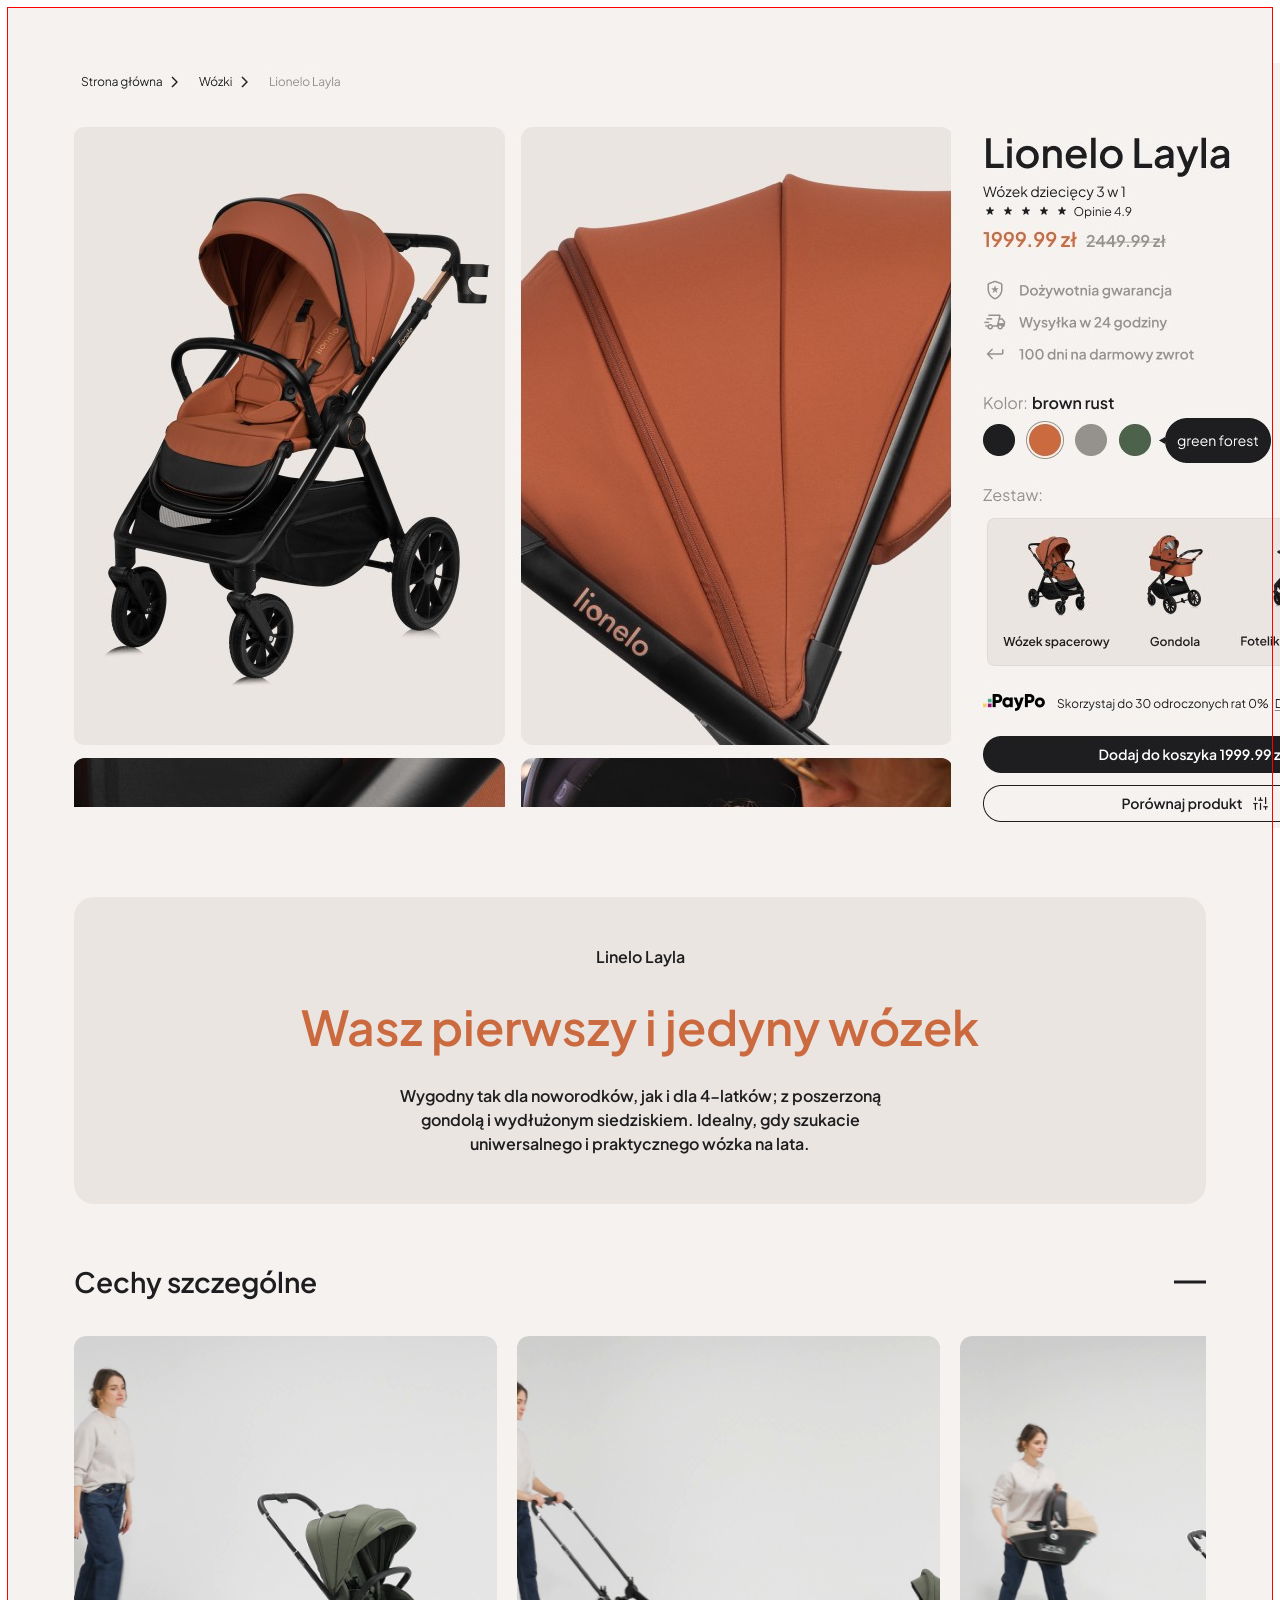
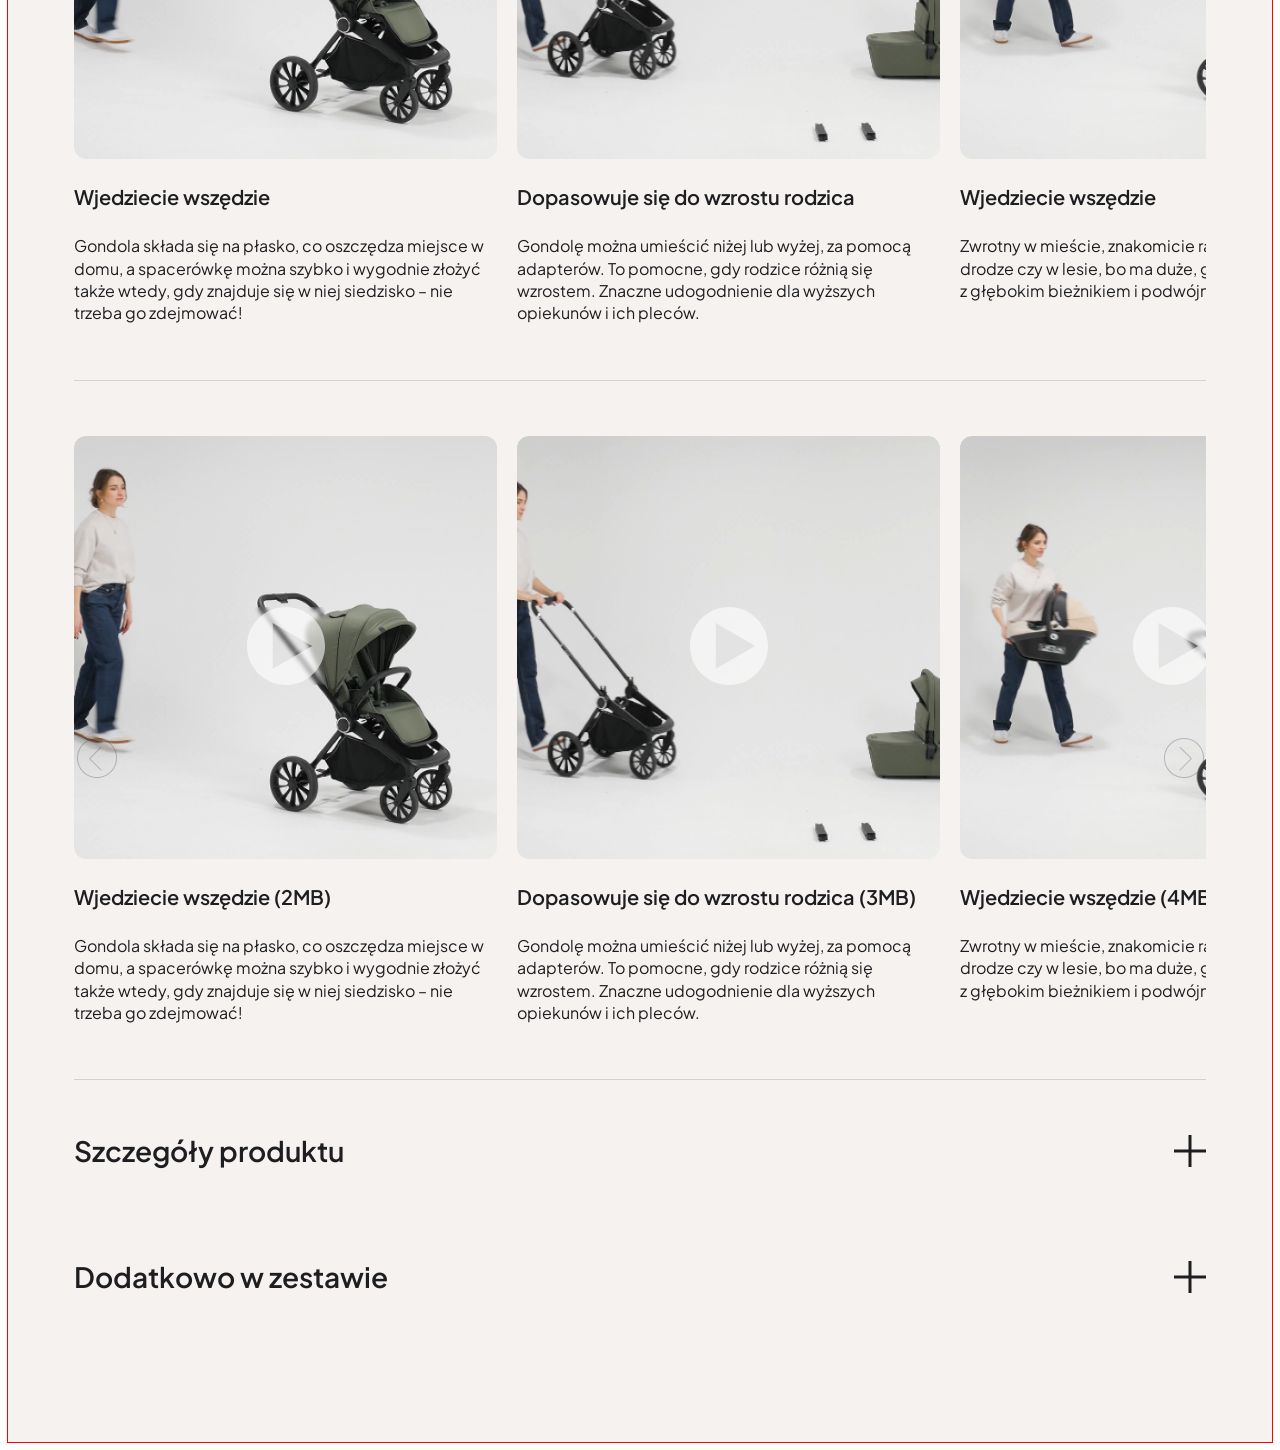
==== commit c29f90b3: "Test bitRate" ====
--- a/index.html
+++ b/index.html
@@ -167,7 +167,7 @@
                                     <video class="lo-prodDesc__featureVideo js-featureVideo2" muted width="490"
                                         height="392" playsinline poster="img/image cecha-1-1.png" loading="lazy"
                                         preload="none">
-                                        <source src="img/LO_JulieOne_BarierkaOchronna_1.mp4" type="video/mp4">
+                                        <source src="img/LO_JulieOne_BarierkaOchronna_1-2mb.mp4" type="video/mp4">
                                     </video>
                                     <div class="lo-prodDesc__videoBtnWrapper">
                                         <button class="lo-prodDesc__videoBtn js-featureVideoBtn">
@@ -192,11 +192,8 @@
                                         </button>
                                     </div>
                                 </div>
-
-                                <!-- <img src="img/image cecha-1.png" alt="Wjedziecie wszędzie"
-                                    class="lo-prodDesc__featureImage" width="259" height="186" loading="lazy"> -->
-                                <div class="lo-prodDesc__gridItemBody">
-                                    <h4 class="lo-prodDesc__gridItemTitle">Wjedziecie wszędzie</h4>
+                                <div class="lo-prodDesc__gridItemBody">
+                                    <h4 class="lo-prodDesc__gridItemTitle">Wjedziecie wszędzie (2MB)</h4>
                                     <p class="lo-prodDesc__gridItemDesc">Gondola składa się na płasko, co oszczędza
                                         miejsce w
                                         domu,
@@ -212,7 +209,7 @@
                                     <video class="lo-prodDesc__featureVideo js-featureVideo2" muted width="490"
                                         height="392" playsinline poster="img/image cecha-2-2.png" loading="lazy"
                                         preload="none">
-                                        <source src="img/LO_JulieOne_Budka+Wizjer_1.mp4" type="video/mp4">
+                                        <source src="img/LO_JulieOne_BarierkaOchronna_1-3mb.mp4" type="video/mp4">
                                     </video>
                                     <div class="lo-prodDesc__videoBtnWrapper">
                                         <button class="lo-prodDesc__videoBtn js-featureVideoBtn">
@@ -237,11 +234,8 @@
                                         </button>
                                     </div>
                                 </div>
-
-                                <!-- <img src="img/image cecha-2.png" alt="Dopasowuje się do wzrostu rodzica"
-                                    class="lo-prodDesc__featureImage" width="259" height="186" loading="lazy"> -->
-                                <div class="lo-prodDesc__gridItemBody">
-                                    <h4 class="lo-prodDesc__gridItemTitle">Dopasowuje się do wzrostu rodzica</h4>
+                                <div class="lo-prodDesc__gridItemBody">
+                                    <h4 class="lo-prodDesc__gridItemTitle">Dopasowuje się do wzrostu rodzica (3MB)</h4>
                                     <p class="lo-prodDesc__gridItemDesc">Gondolę można umieścić niżej lub wyżej, za
                                         pomocą
                                         adapterów. To pomocne, gdy rodzice różnią się wzrostem. Znaczne udogodnienie dla
@@ -256,7 +250,7 @@
                                     <video class="lo-prodDesc__featureVideo js-featureVideo2" muted width="490"
                                         height="392" playsinline poster="img/image cecha-3-3.png" loading="lazy"
                                         preload="none">
-                                        <source src="img/LO_JulieOne_RegulacjaKol_1.mp4" type="video/mp4">
+                                        <source src="img/LO_JulieOne_BarierkaOchronna_1-4mb.mp4" type="video/mp4">
                                     </video>
                                     <div class="lo-prodDesc__videoBtnWrapper">
                                         <button class="lo-prodDesc__videoBtn js-featureVideoBtn">
@@ -285,7 +279,7 @@
                                 <!-- <img src="img/image cecha-3.png" alt="Torba dla rodzica"
                                     class="lo-prodDesc__featureImage" width="259" height="186" loading="lazy"> -->
                                 <div class="lo-prodDesc__gridItemBody">
-                                    <h4 class="lo-prodDesc__gridItemTitle">Wjedziecie wszędzie</h4>
+                                    <h4 class="lo-prodDesc__gridItemTitle">Wjedziecie wszędzie (4MB)</h4>
                                     <p class="lo-prodDesc__gridItemDesc">Zwrotny w mieście, znakomicie radzi sobie na
                                         polnej
                                         drodze
@@ -301,7 +295,7 @@
                                     <video class="lo-prodDesc__featureVideo js-featureVideo2" muted width="490"
                                         height="392" playsinline poster="img/image cecha-1-1.png" loading="lazy"
                                         preload="none">
-                                        <source src="img/LO_JulieOne_Akcesoria_1.mp4" type="video/mp4">
+                                        <source src="img/LO_JulieOne_BarierkaOchronna_1-5mb.mp4" type="video/mp4">
                                     </video>
                                     <div class="lo-prodDesc__videoBtnWrapper">
                                         <button class="lo-prodDesc__videoBtn js-featureVideoBtn">
@@ -330,7 +324,7 @@
                                 <!-- <img src="img/image cecha-1.png" alt="Wjedziecie wszędzie"
                                     class="lo-prodDesc__featureImage" width="259" height="186" loading="lazy"> -->
                                 <div class="lo-prodDesc__gridItemBody">
-                                    <h4 class="lo-prodDesc__gridItemTitle">Wjedziecie wszędzie</h4>
+                                    <h4 class="lo-prodDesc__gridItemTitle">Wjedziecie wszędzie (5MB)</h4>
                                     <p class="lo-prodDesc__gridItemDesc">Gondola składa się na płasko, co oszczędza
                                         miejsce w
                                         domu,
--- a/css/style.css
+++ b/css/style.css
@@ -309,6 +309,10 @@
     /* background:#ffffff85; */
     /* backdrop-filter: blur(2px); */
     transition: all 350ms ease-in-out;
+
+    @media (width <=768px) {
+        display: none;
+    }
 }
 
 .lo-prodDesc-navDesktop:hover {
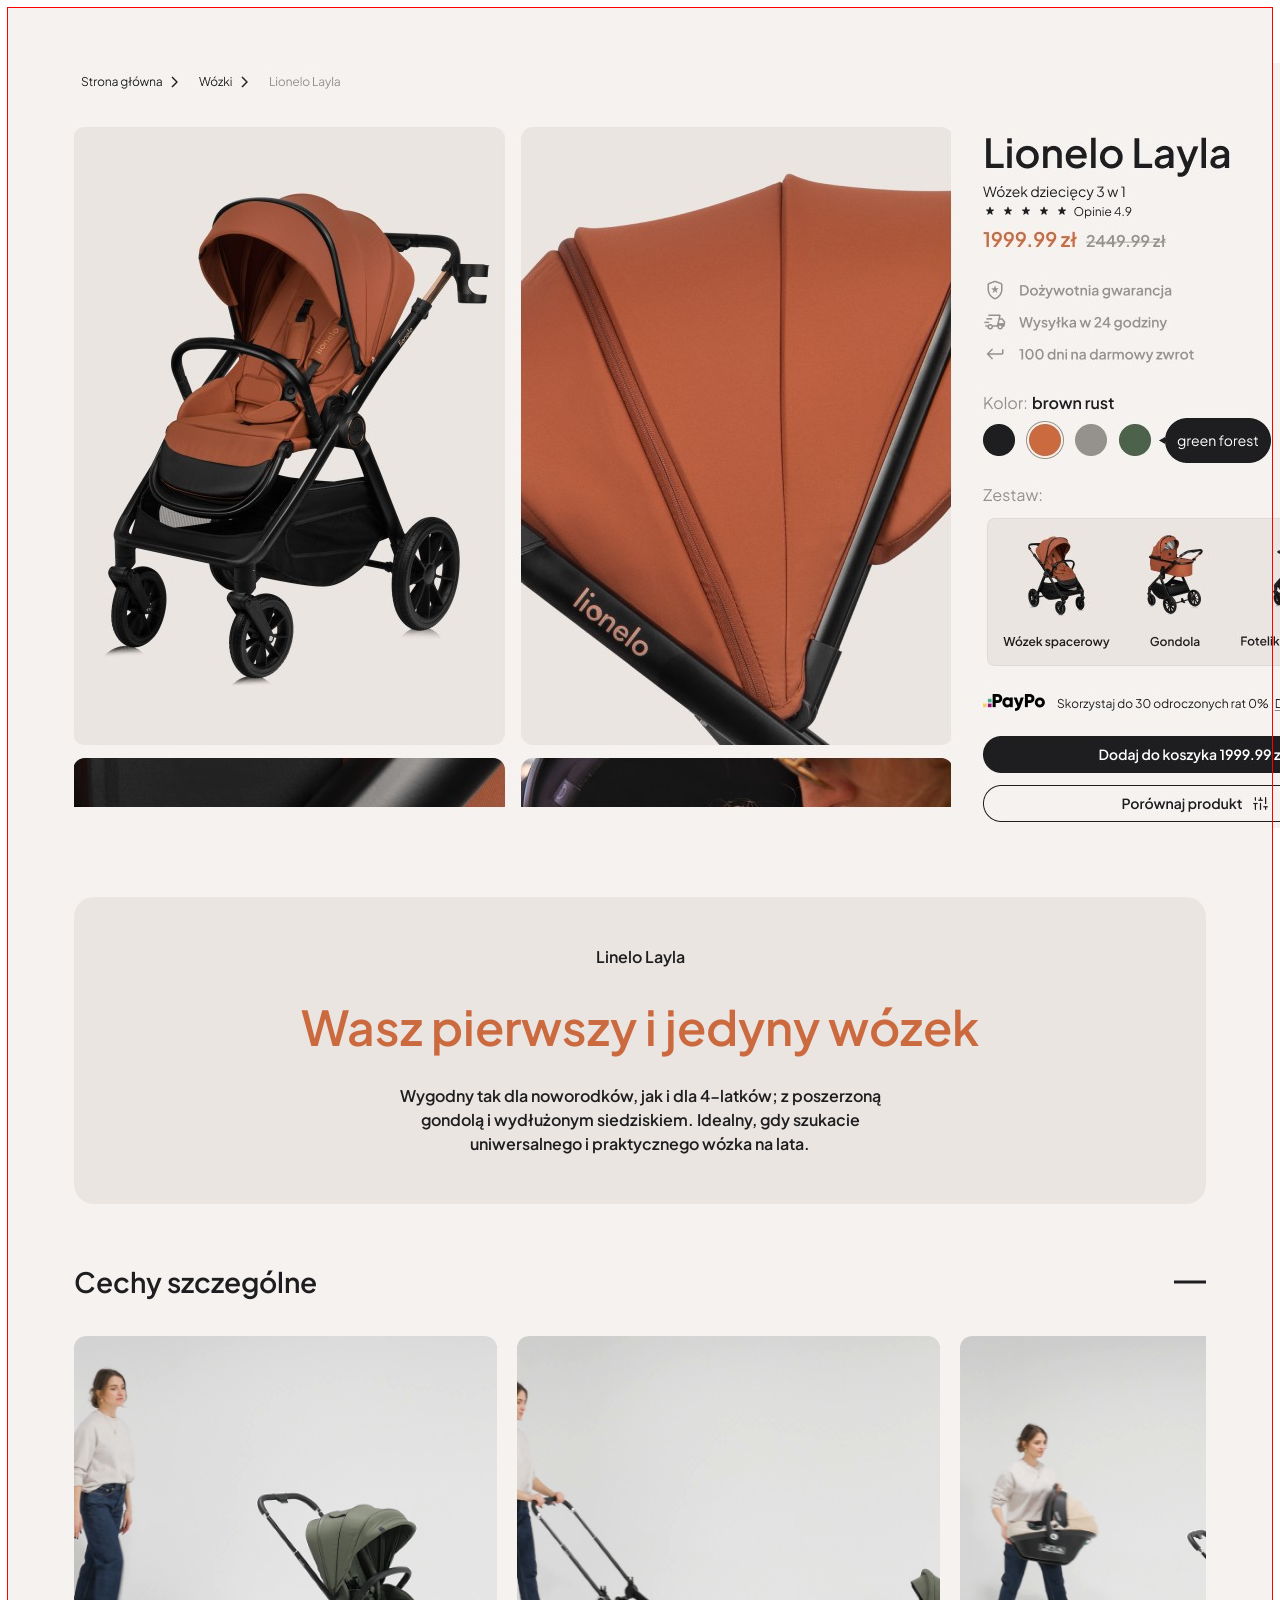
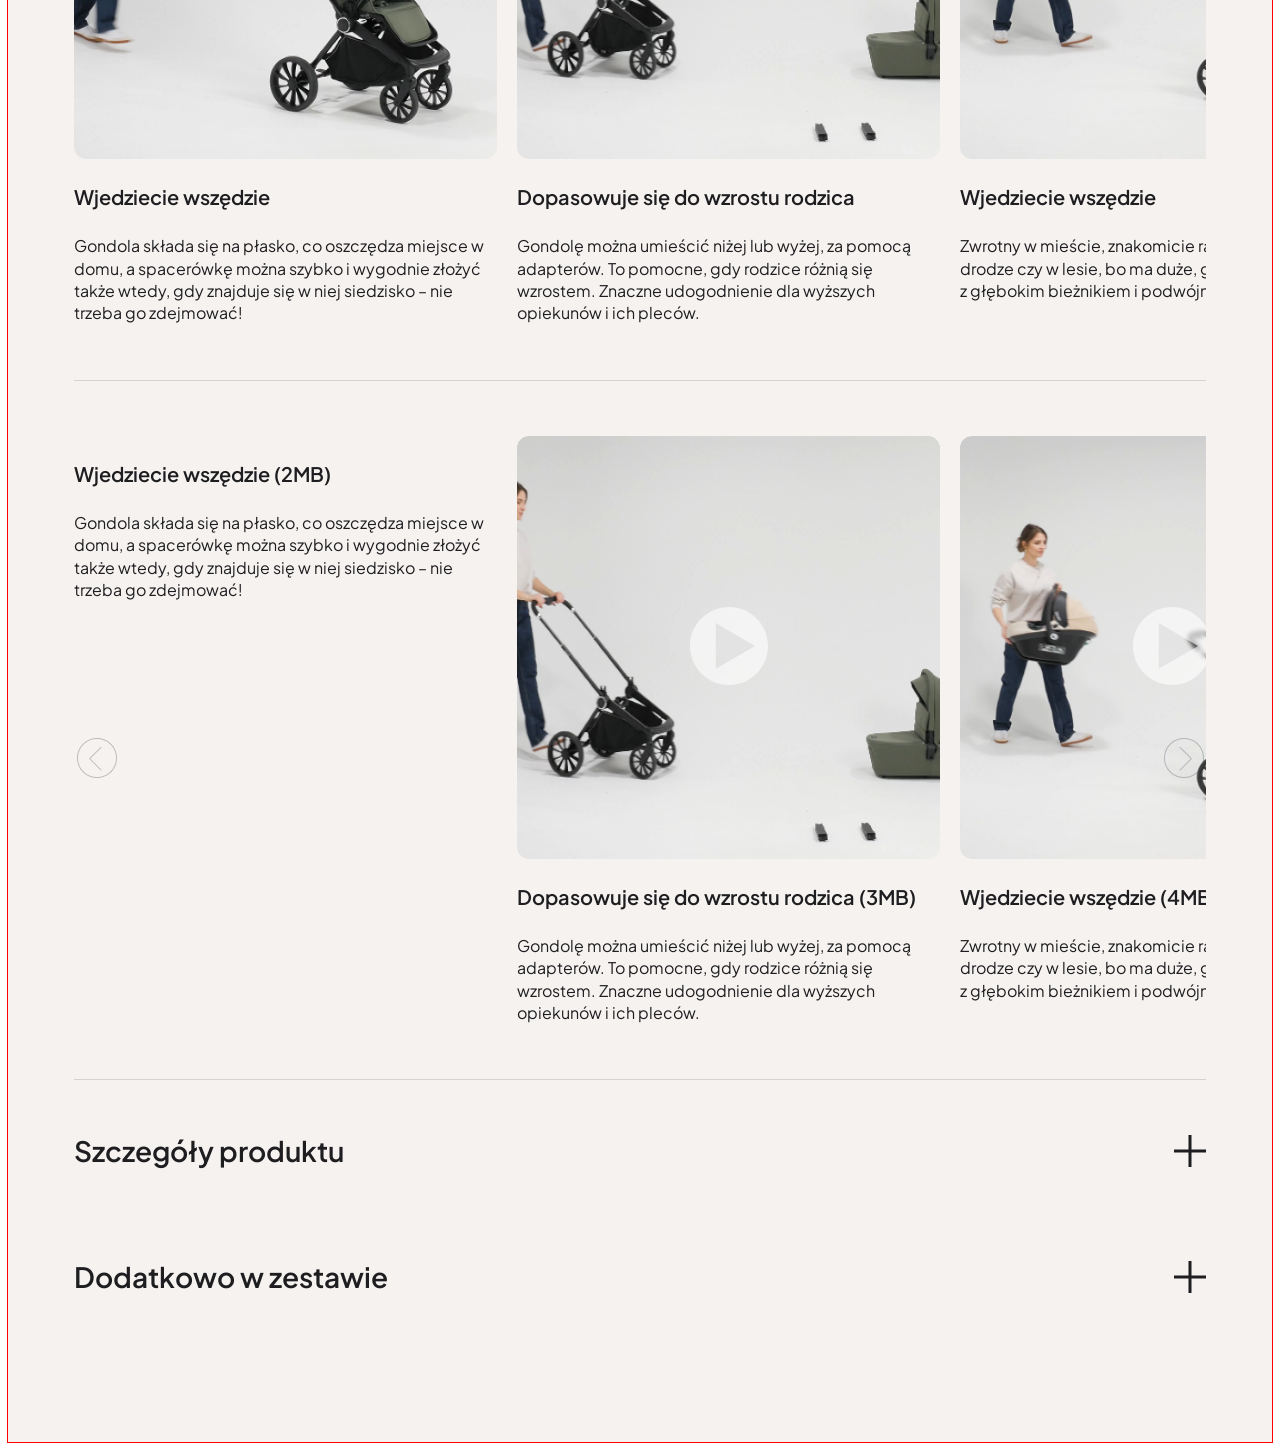
==== commit 553a2496: "New changes, new blocks" ====
--- a/index.html
+++ b/index.html
@@ -12,11 +12,12 @@
     <link rel="stylesheet" href="css/style.css">
     <script src="scripts/swiper-bundle.min.js" defer></script>
     <script src="scripts/script.js" defer></script>
+    <script src="https://embed.cloudflarestream.com/embed/sdk.latest.js"></script>
     <title>New product description</title>
 </head>
 
 <body>
-    <div class="page-container">
+    <div class="page-container product-descritpio-test-container">
         <!-- Top page section mockup-->
         <div class="top-page-section-mockup">
             <img src="img/top-page-section.jpg" alt="">
@@ -43,7 +44,9 @@
                             <div class="lo-prodDesc__detailItem">
                                 <video class="lo-prodDesc__featureImage js-featureVideo" muted width="490" height="392"
                                     playsinline poster="img/image cecha-1-1.png" loading="lazy" preload="none">
-                                    <source src="img/LO_JulieOne_BarierkaOchronna_1.mp4" type="video/mp4">
+                                    <source
+                                        src="https://iframe.mediadelivery.net/play/413190/c64af3b2-df70-4140-8a53-b3a9eb9ee4ff"
+                                        type="video/mp4">
                                 </video>
                                 <!-- <img src="img/image cecha-1.png" alt="Wjedziecie wszędzie"
                                     class="lo-prodDesc__featureImage" width="259" height="186" loading="lazy"> -->
@@ -163,8 +166,14 @@
                     <div class="swiper-wrapper">
                         <div class="swiper-slide">
                             <div class="lo-prodDesc__detailItem">
-                                <div class="lo-prodDesc__videoWrapper">
-                                    <video class="lo-prodDesc__featureVideo js-featureVideo2" muted width="490"
+                                <div class="lo-prodDesc__videoWrapper" id="stream-player">
+                                    <div style="position:relative;padding-top:56.25%;"><iframe
+                                            src="https://iframe.mediadelivery.net/embed/413190/869cd701-8ca2-46f7-9e29-fb8db2dcdc57?autoplay=false&loop=false&muted=true&preload=false&responsive=true"
+                                            loading="lazy"
+                                            style="border:0;position:absolute;top:0;height:100%;width:100%;"
+                                            allow="accelerometer;gyroscope;autoplay;encrypted-media;picture-in-picture;"
+                                            allowfullscreen="true"></iframe></div>
+                                    <!-- <video class="lo-prodDesc__featureVideo js-featureVideo2" muted width="490"
                                         height="392" playsinline poster="img/image cecha-1-1.png" loading="lazy"
                                         preload="none">
                                         <source src="img/LO_JulieOne_BarierkaOchronna_1-2mb.mp4" type="video/mp4">
@@ -190,7 +199,7 @@
                                                 </defs>
                                             </svg>
                                         </button>
-                                    </div>
+                                    </div> -->
                                 </div>
                                 <div class="lo-prodDesc__gridItemBody">
                                     <h4 class="lo-prodDesc__gridItemTitle">Wjedziecie wszędzie (2MB)</h4>
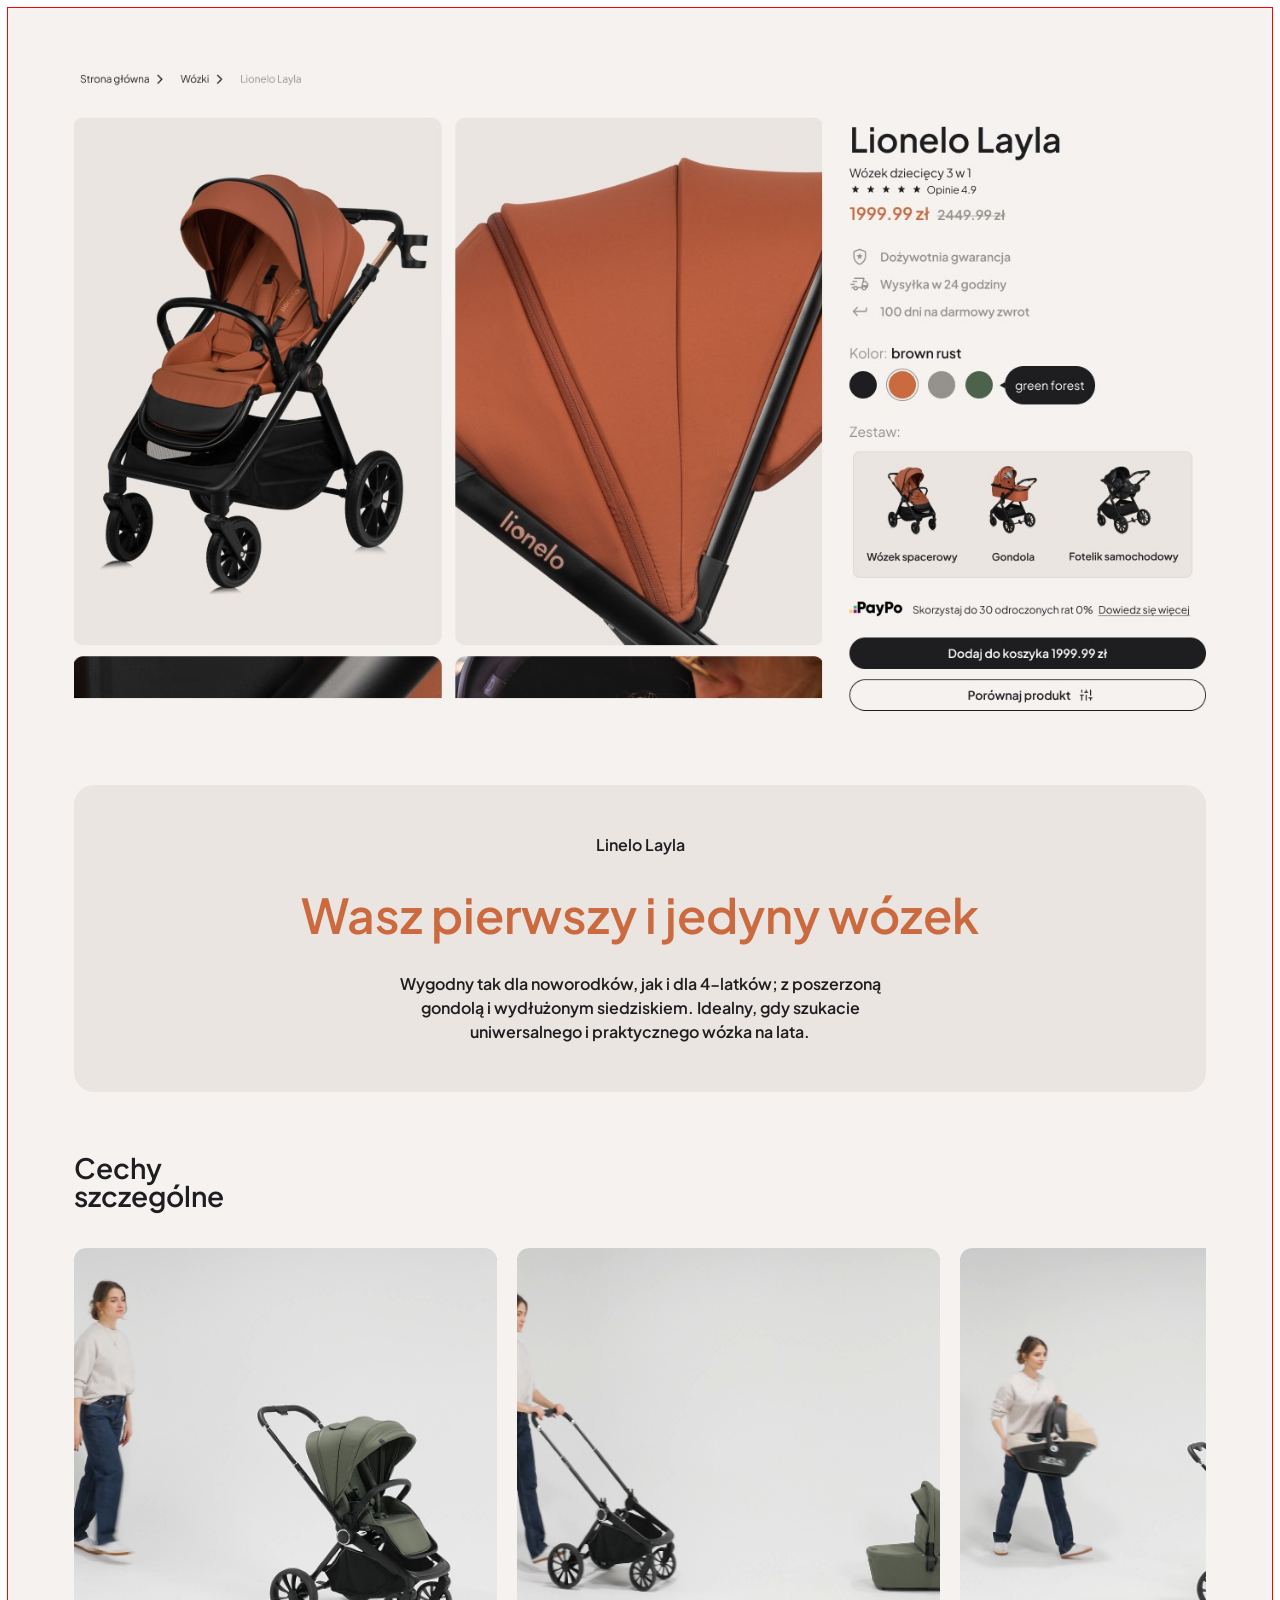
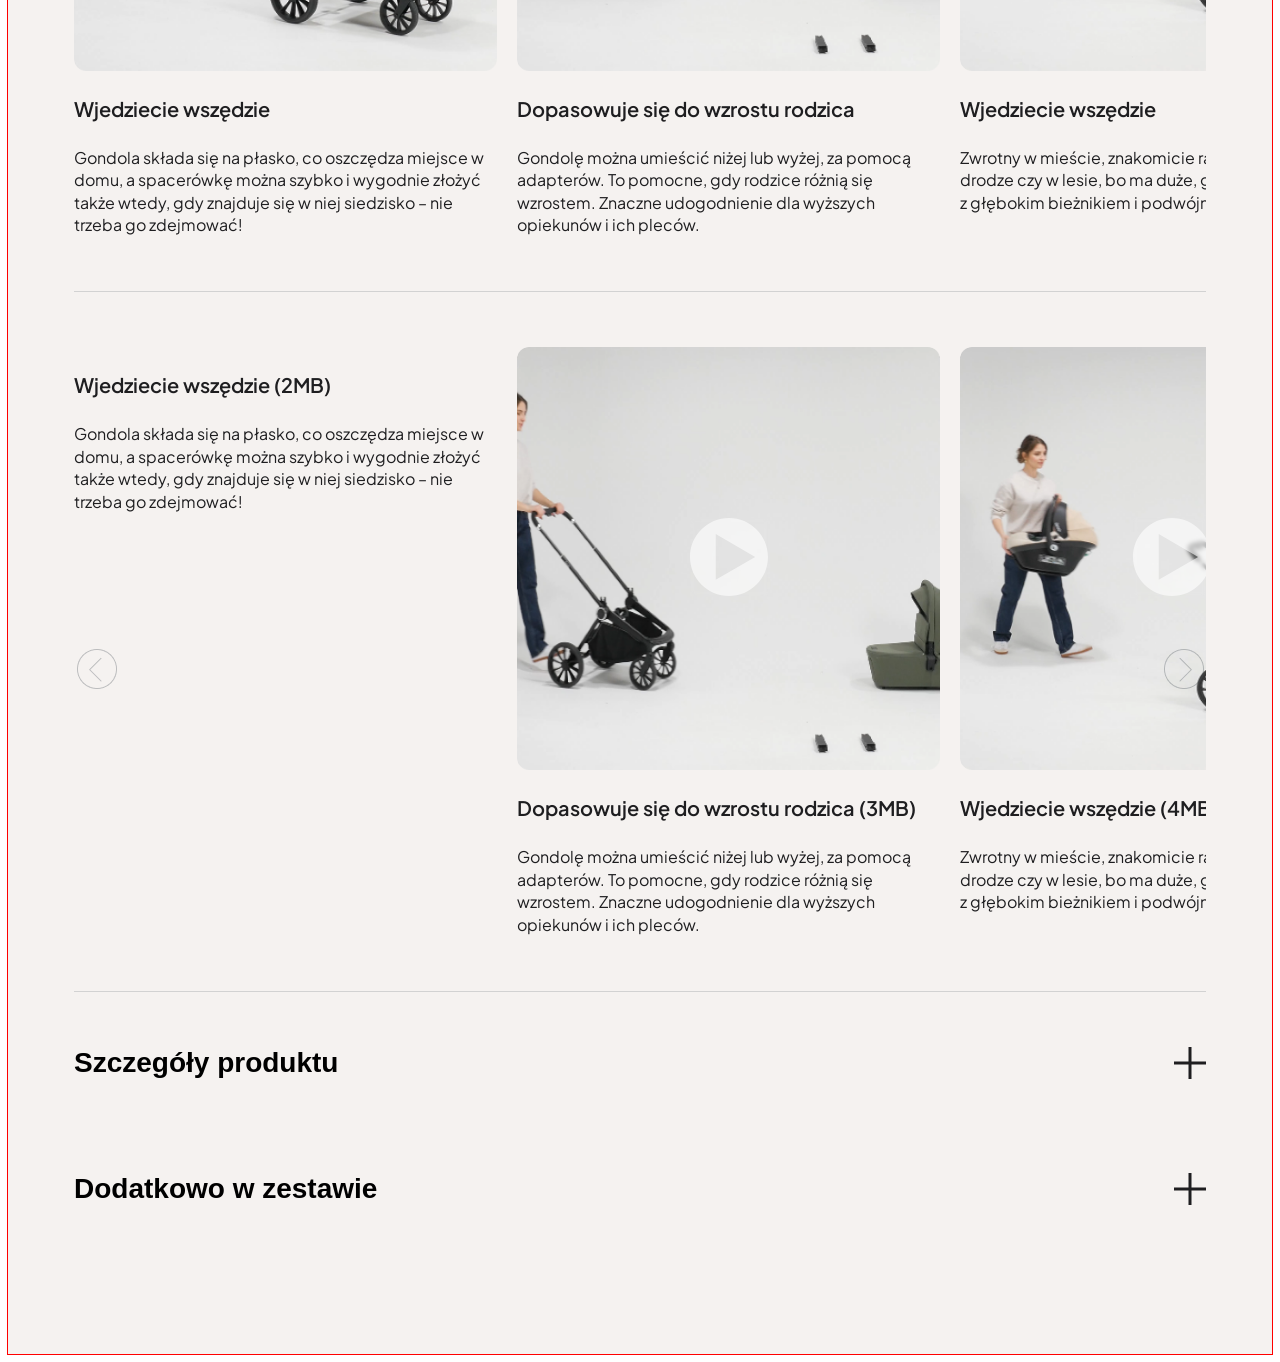
==== commit cd609245: "Project clean" ====
--- a/index.html
+++ b/index.html
@@ -431,9 +431,12 @@
 
 
             <div class="lo-prodDesc__sectionHeader lo-prodDesc__container">
-                <h3 class="lo-prodDesc__sectionTitle">Szczegóły produktu</h3>
+
                 <button class="lo-prodDesc__sectionBtn js-prodDescBtn" id="product-detailBtn" aria-expanded="false"
-                    aria-controls="product-detailsGrid"></button>
+                    aria-controls="product-detailsGrid">
+                    <h3 class="lo-prodDesc__sectionTitle">Szczegóły produktu</h3>
+                    <span class="lo-prodDesc__sectionBtnIcon"></span>
+                </button>
             </div>
             <div class="lo-prodDesc__container js-prodDescGrid" id="product-detailsGrid" aria-hidden="true"
                 role="region" aria-labelledby="product-detailBtn">
@@ -564,9 +567,12 @@
             </div>
 
             <div class="lo-prodDesc__sectionHeader lo-prodDesc__container">
-                <h3 class="lo-prodDesc__sectionTitle">Dodatkowo w zestawie</h3>
+
                 <button class="lo-prodDesc__sectionBtn js-prodDescBtn" id="product-setsBtn" aria-expanded="false"
-                    aria-controls="product-setsGrid"></button>
+                    aria-controls="product-setsGrid">
+                    <h3 class="lo-prodDesc__sectionTitle">Dodatkowo w zestawie</h3>
+                    <span class="lo-prodDesc__sectionBtnIcon"></span>
+                </button>
             </div>
             <div class="lo-prodDesc__container js-prodDescGrid" id="product-setsGrid" aria-hidden="true" role="region"
                 aria-labelledby="product-setsBtn">
--- a/css/style.css
+++ b/css/style.css
@@ -15,8 +15,15 @@
 }
 
 .page-container {
-    width: min(1440px, 100%);
+    width: min(1290px, 100%);
     outline: 1px solid red;
+    margin-inline: auto;
+    padding-block: 55px;
+    background: #F5F2F0;
+}
+
+.product-descritpio-test-container {
+    width: min(1290px, 100%);
     margin-inline: auto;
     padding-block: 55px;
     background: #F5F2F0;
@@ -27,6 +34,10 @@
     margin-inline: auto;
     margin-block-end: 65px;
     padding-inline: 16px;
+}
+
+.top-page-section-mockup img {
+    width: 100%;
 }
 
 #lo-prodDesc {
@@ -109,21 +120,31 @@
     border: none;
     padding: 0;
     cursor: pointer;
+    width: 100%;
+    height: 32px;
+    position: relative;
+    display: flex;
+    justify-content: space-between;
+    align-items: center;
+}
+
+.lo-prodDesc__sectionBtnIcon{
+    display: block;
+    position: relative;
     width: var(--icon-dimension);
     height: var(--icon-dimension);
-    position: relative;
-}
-
-
-.lo-prodDesc__sectionBtn::before,
-.lo-prodDesc__sectionBtn::after {
+}
+
+
+.lo-prodDesc__sectionBtnIcon:before,
+.lo-prodDesc__sectionBtnIcon:after {
     content: "";
     position: absolute;
     background: #1E1E20;
     transition: all 320ms ease-in;
 }
 
-.lo-prodDesc__sectionBtn::before {
+.lo-prodDesc__sectionBtnIcon::before {
     width: 100%;
     height: 3px;
     top: 50%;
@@ -131,7 +152,7 @@
     transform: translateY(-50%);
 }
 
-.lo-prodDesc__sectionBtn::after {
+.lo-prodDesc__sectionBtnIcon::after {
     width: 3px;
     height: 100%;
     top: 0;
@@ -139,7 +160,7 @@
     transform: translateX(-50%);
 }
 
-.lo-prodDesc__sectionBtn.expanded.lo-prodDesc__sectionBtn::after {
+.lo-prodDesc__sectionBtn.expanded .lo-prodDesc__sectionBtnIcon::after {
     transform: translateX(-50%) rotate(90deg);
     opacity: 0;
 }
@@ -162,7 +183,7 @@
     overflow: hidden;
     transition:
         max-height 700ms ease-out,
-        opacity 600ms ease-in 300ms,
+        opacity 600ms ease-in 100ms,
         padding-block-end 700ms ease-out;
 }
 
@@ -256,6 +277,8 @@
     border-radius: 12px;
     overflow: hidden;
     display: grid;
+    z-index: 5;
+    position: relative;
 }
 
 .lo-prodDesc__featureVideo {
@@ -266,6 +289,7 @@
     height: auto;
     object-position: left top;
     z-index: 1;
+    position: relative;
 }
 
 .lo-prodDesc__videoBtnWrapper {
@@ -408,4 +432,44 @@
     @media (width > 768px) {
         row-gap: 45px;
     }
-} */+} */
+
+
+/* Awards */
+
+#product-awardGrid#product-awardGrid .lo-product-awards__item{
+    display: flex;
+    flex-wrap: nowrap;
+    justify-content: flex-start;
+    align-items: flex-start;
+    gap: 10px;
+    background: #FCF8F1;
+    padding: 25px;
+    border: 1px solid #D2D2D2;
+    border-radius: 25px;
+    color: #000;
+}
+
+#product-awardGrid .lo-product-awards__awardLogo{
+    flex-basis: 25%;
+    flex-shrink: 0;
+    flex-grow: 0;
+}
+
+#lo-prodDesc .lo-product-awards__img{
+    width: 100%;
+    max-width: 170px;
+    min-width: 80px;
+}
+
+#product-awardGrid .lo-prodDesc__gridItemDesc--awardTitle{
+    margin-block-end: 8px;
+}
+
+#product-awardGrid .lo-prodDesc__gridItemDesc--award{
+    font-size: 15px;
+}
+
+#product-awardGrid .lo-prodDesc__gridItemDesc--award:first-of-type{
+    margin-block-end: 5px;
+}
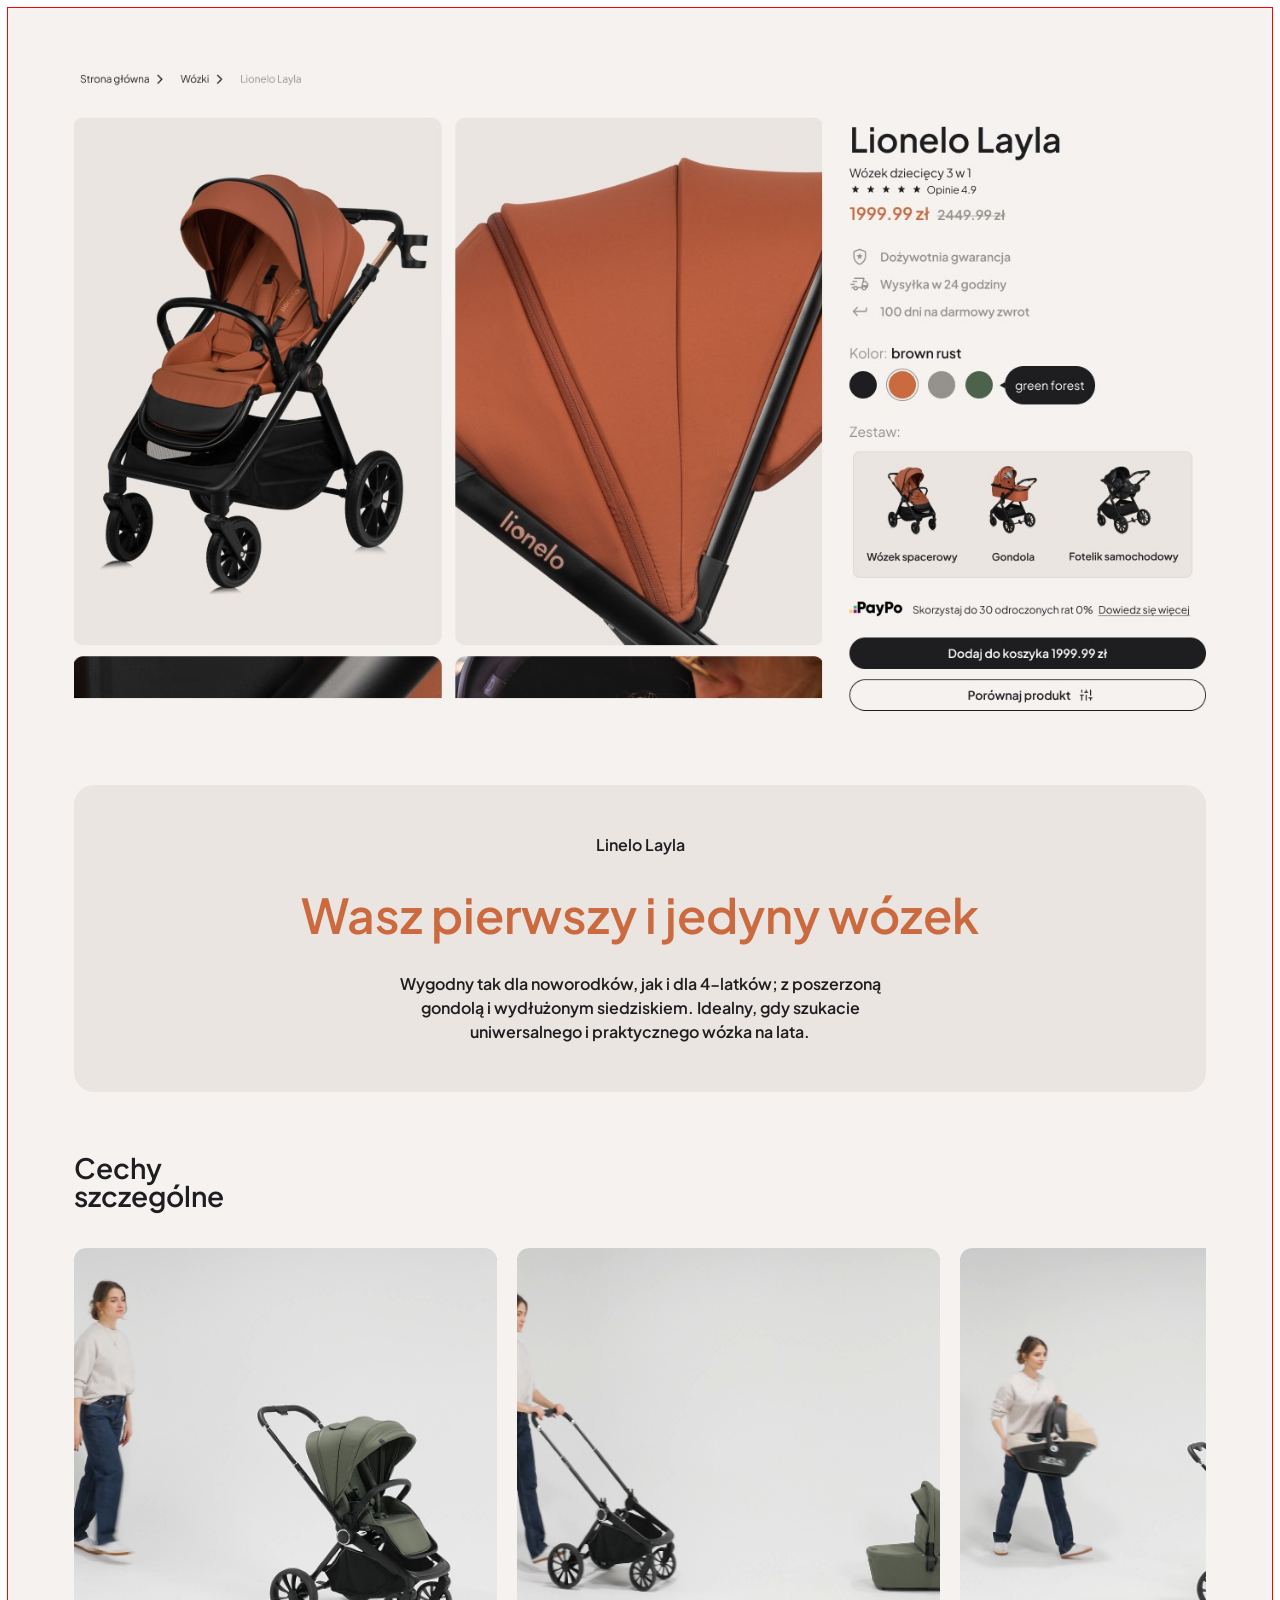
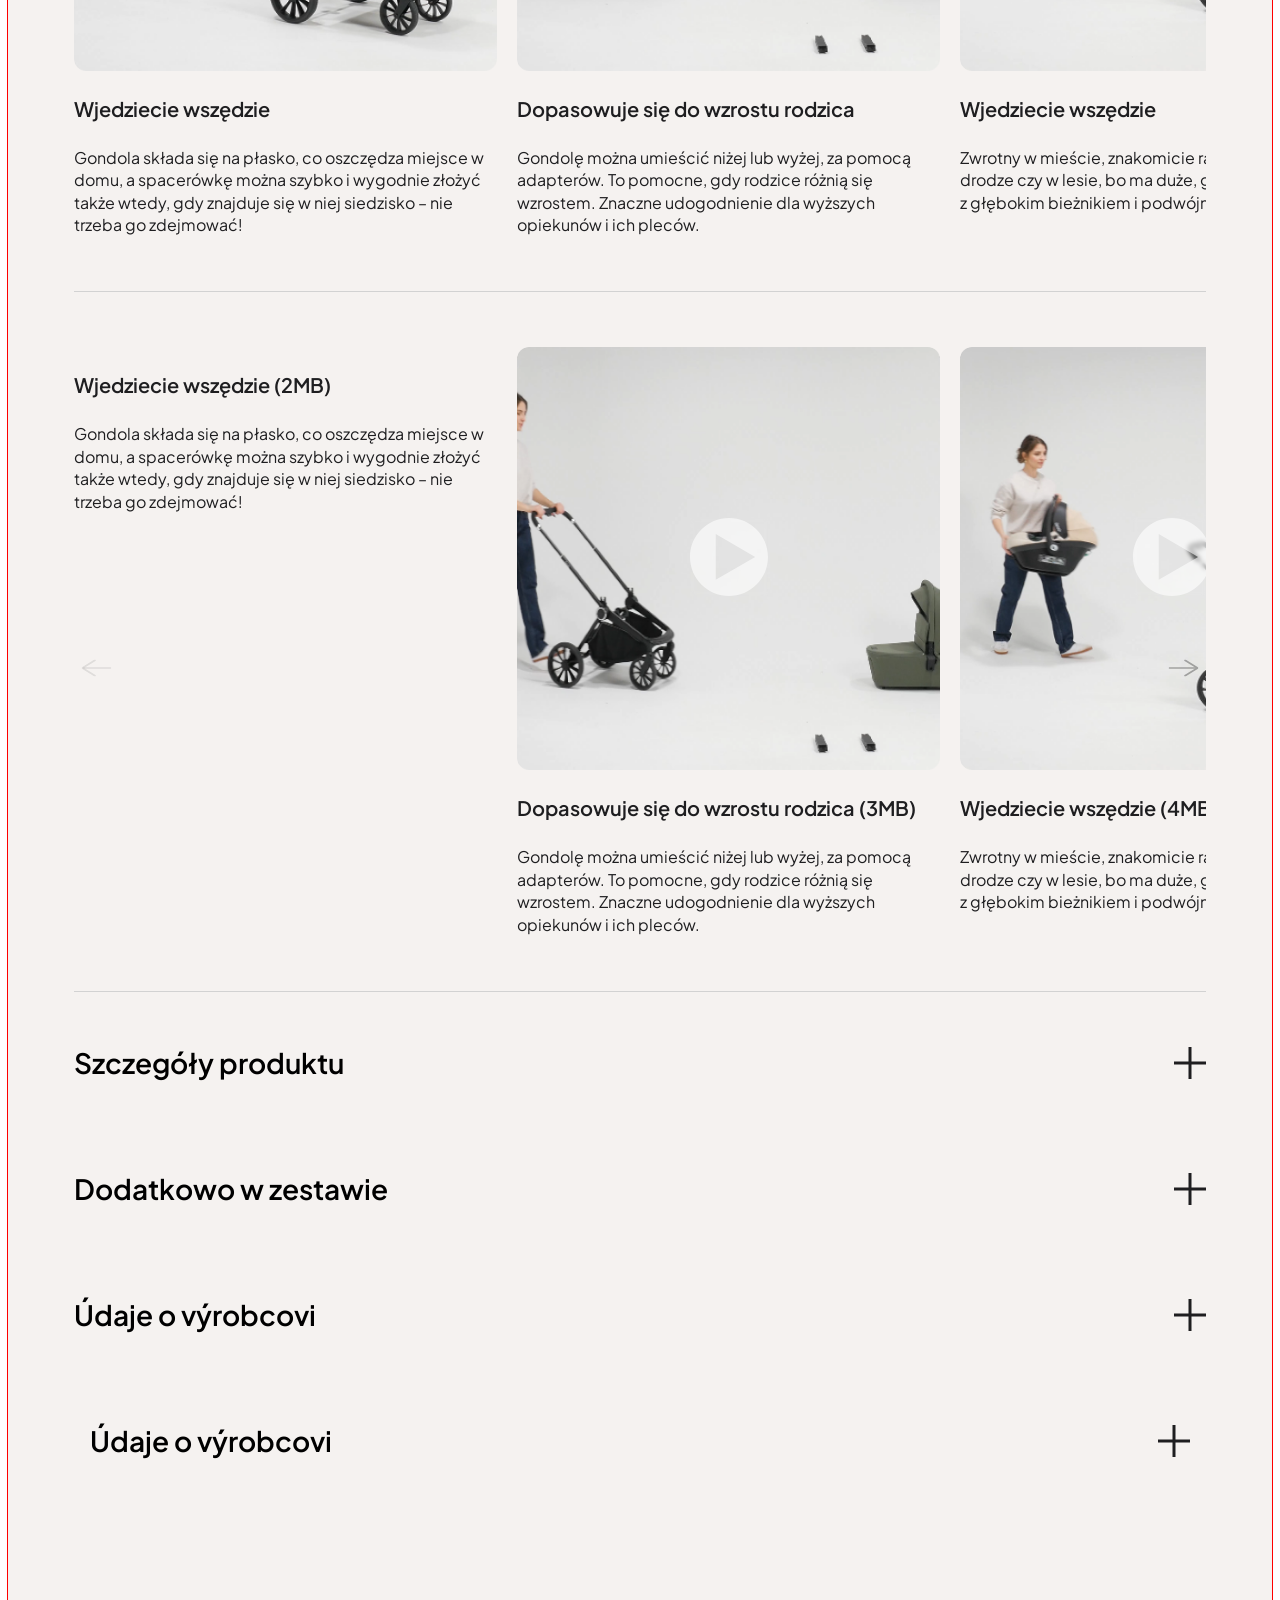
==== commit d73a18a0: "Varius changes" ====
--- a/index.html
+++ b/index.html
@@ -1,727 +1,830 @@
-<!DOCTYPE html>
-<html lang="pl">
-
-<head>
-    <meta charset="UTF-8">
-    <meta name="viewport" content="width=device-width, initial-scale=1.0">
-    <link rel="preconnect" href="https://fonts.googleapis.com">
-    <link rel="preconnect" href="https://fonts.gstatic.com" crossorigin>
-    <link href="https://fonts.googleapis.com/css2?family=Plus+Jakarta+Sans:ital,wght@0,200..800;1,200..800&display=swap"
-        rel="stylesheet">
-    <link rel="stylesheet" href="css/swiper-bundle.min.css">
-    <link rel="stylesheet" href="css/style.css">
-    <script src="scripts/swiper-bundle.min.js" defer></script>
-    <script src="scripts/script.js" defer></script>
-    <script src="https://embed.cloudflarestream.com/embed/sdk.latest.js"></script>
-    <title>New product description</title>
-</head>
-
-<body>
-    <div class="page-container product-descritpio-test-container">
-        <!-- Top page section mockup-->
-        <div class="top-page-section-mockup">
-            <img src="img/top-page-section.jpg" alt="">
-        </div>
-        <!--  -->
-        <section id="lo-prodDesc">
-            <header class="lo-prodDesc__intro lo-prodDesc__container">
-                <p class="lo-prodDesc__introTxt">Linelo Layla</p>
-                <h2 class="lo-prodDesc__slogan">Wasz pierwszy i jedyny wózek</h2>
-                <p class="lo-prodDesc__introTxt">Wygodny tak dla noworodków, jak i dla 4-latków; z poszerzoną gondolą i
-                    wydłużonym siedziskiem. Idealny, gdy szukacie uniwersalnego i praktycznego wózka na lata.</p>
-            </header>
-            <div class="lo-prodDesc__sectionHeader lo-prodDesc__container">
-                <h3 class="lo-prodDesc__sectionTitle">Cechy szczególne</h3>
-                <button class="lo-prodDesc__sectionBtn js-prodDescBtn expanded" id="product-featuresBtn"
-                    aria-expanded="true" aria-controls="product-featuresGrid"></button>
-            </div>
-            <!--  -->
-            <div class="lo-prodDesc__container js-prodDescGrid expanded" id="product-featuresGrid" aria-hidden="false"
-                role="region" aria-labelledby="product-featuresBtn">
-                <div class="lo-prodDesc__grid swiper swiper-featured">
-                    <div class="swiper-wrapper">
-                        <div class="swiper-slide">
-                            <div class="lo-prodDesc__detailItem">
-                                <video class="lo-prodDesc__featureImage js-featureVideo" muted width="490" height="392"
-                                    playsinline poster="img/image cecha-1-1.png" loading="lazy" preload="none">
-                                    <source
-                                        src="https://iframe.mediadelivery.net/play/413190/c64af3b2-df70-4140-8a53-b3a9eb9ee4ff"
-                                        type="video/mp4">
-                                </video>
-                                <!-- <img src="img/image cecha-1.png" alt="Wjedziecie wszędzie"
-                                    class="lo-prodDesc__featureImage" width="259" height="186" loading="lazy"> -->
-                                <div class="lo-prodDesc__gridItemBody">
-                                    <h4 class="lo-prodDesc__gridItemTitle">Wjedziecie wszędzie</h4>
-                                    <p class="lo-prodDesc__gridItemDesc">Gondola składa się na płasko, co oszczędza
-                                        miejsce w
-                                        domu,
-                                        a spacerówkę można szybko i wygodnie złożyć także wtedy, gdy znajduje się w niej
-                                        siedzisko –
-                                        nie trzeba go zdejmować!</p>
-                                </div>
-                            </div>
-                        </div>
-                        <div class="swiper-slide">
-                            <div class="lo-prodDesc__detailItem">
-                                <video class="lo-prodDesc__featureImage js-featureVideo" muted width="490" height="392"
-                                    playsinline poster="img/image cecha-2-2.png" loading="lazy" preload="none">
-                                    <source src="img/LO_JulieOne_Budka+Wizjer_1.mp4" type="video/mp4">
-                                </video>
-                                <!-- <img src="img/image cecha-2.png" alt="Dopasowuje się do wzrostu rodzica"
-                                    class="lo-prodDesc__featureImage" width="259" height="186" loading="lazy"> -->
-                                <div class="lo-prodDesc__gridItemBody">
-                                    <h4 class="lo-prodDesc__gridItemTitle">Dopasowuje się do wzrostu rodzica</h4>
-                                    <p class="lo-prodDesc__gridItemDesc">Gondolę można umieścić niżej lub wyżej, za
-                                        pomocą
-                                        adapterów. To pomocne, gdy rodzice różnią się wzrostem. Znaczne udogodnienie dla
-                                        wyższych
-                                        opiekunów i ich pleców.</p>
-                                </div>
-                            </div>
-                        </div>
-                        <div class="swiper-slide">
-                            <div class="lo-prodDesc__detailItem">
-                                <video class="lo-prodDesc__featureImage js-featureVideo" muted width="490" height="392"
-                                    playsinline poster="img/image cecha-3-3.png" loading="lazy" preload="none">
-                                    <source src="img/LO_JulieOne_RegulacjaKol_1.mp4" type="video/mp4">
-                                </video>
-                                <!-- <img src="img/image cecha-3.png" alt="Torba dla rodzica"
-                                    class="lo-prodDesc__featureImage" width="259" height="186" loading="lazy"> -->
-                                <div class="lo-prodDesc__gridItemBody">
-                                    <h4 class="lo-prodDesc__gridItemTitle">Wjedziecie wszędzie</h4>
-                                    <p class="lo-prodDesc__gridItemDesc">Zwrotny w mieście, znakomicie radzi sobie na
-                                        polnej
-                                        drodze
-                                        czy w lesie, bo ma duże, gumowe koła all-terrain z głębokim bieżnikiem i
-                                        podwójną
-                                        amortyzację.</p>
-                                </div>
-                            </div>
-                        </div>
-                        <div class="swiper-slide">
-                            <div class="lo-prodDesc__detailItem">
-                                <video class="lo-prodDesc__featureImage js-featureVideo" muted width="490" height="392"
-                                    playsinline poster="img/image cecha-1-1.png" loading="lazy" preload="none">
-                                    <source src="img/LO_JulieOne_Akcesoria_1.mp4" type="video/mp4">
-                                </video>
-                                <!-- <img src="img/image cecha-1.png" alt="Wjedziecie wszędzie"
-                                    class="lo-prodDesc__featureImage" width="259" height="186" loading="lazy"> -->
-                                <div class="lo-prodDesc__gridItemBody">
-                                    <h4 class="lo-prodDesc__gridItemTitle">Wjedziecie wszędzie</h4>
-                                    <p class="lo-prodDesc__gridItemDesc">Gondola składa się na płasko, co oszczędza
-                                        miejsce w
-                                        domu,
-                                        a spacerówkę można szybko i wygodnie złożyć także wtedy, gdy znajduje się w niej
-                                        siedzisko –
-                                        nie trzeba go zdejmować!</p>
-                                </div>
-                            </div>
-                        </div>
-                        <div class="swiper-slide">
-                            <div class="lo-prodDesc__detailItem">
-                                <video class="lo-prodDesc__featureImage js-featureVideo" muted width="490" height="392"
-                                    playsinline poster="img/image cecha-2-2.png" loading="lazy" preload="none">
-                                    <source src="img/LO_JulieOne_Autofolding_1.mp4" type="video/mp4">
-                                </video>
-                                <!-- <img src="img/image cecha-1.png" alt="Wjedziecie wszędzie"
-                                    class="lo-prodDesc__featureImage" width="259" height="186" loading="lazy"> -->
-                                <div class="lo-prodDesc__gridItemBody">
-                                    <h4 class="lo-prodDesc__gridItemTitle">Wjedziecie wszędzie</h4>
-                                    <p class="lo-prodDesc__gridItemDesc">Gondola składa się na płasko, co oszczędza
-                                        miejsce w
-                                        domu,
-                                        a spacerówkę można szybko i wygodnie złożyć także wtedy, gdy znajduje się w niej
-                                        siedzisko –
-                                        nie trzeba go zdejmować!</p>
-                                </div>
-                            </div>
-                        </div>
-                    </div>
-                    <div class="lo-prodDesc-nav">
-                        <div class="lo-prodDesc-nav__btnWrapper">
-                            <button class="lo-prodDesc-nav__navBtn lo-prodDesc-nav__navBtn--prev"
-                                aria-label="Previous slide">
-                                <img src="img/nav-arrow-prev.png" alt="Previous slide arrow">
-                            </button>
-
-                        </div>
-                        <div class="lo-prodDesc-nav__pagginationWrapper">
-                            <div class="swiper-pagination"></div>
-                        </div>
-                        <div class="lo-prodDesc-nav__btnWrapper">
-                            <button class="lo-prodDesc-nav__navBtn lo-prodDesc-nav__navBtn--next"
-                                aria-label="Next slide">
-                                <img src="img/nav-arrow-next.png" alt="Next slide arrow">
-                            </button>
-                        </div>
-                    </div>
-                </div>
-            </div>
-
-            <!--  -->
-
-            <div class="lo-prodDesc__container js-prodDescGrid expanded" id="product-featuresGrid" aria-hidden="false"
-                role="region" aria-labelledby="product-featuresBtn">
-                <div class="lo-prodDesc__grid swiper swiper-featured2">
-                    <div class="swiper-wrapper">
-                        <div class="swiper-slide">
-                            <div class="lo-prodDesc__detailItem">
-                                <div class="lo-prodDesc__videoWrapper" id="stream-player">
-                                    <div style="position:relative;padding-top:56.25%;"><iframe
-                                            src="https://iframe.mediadelivery.net/embed/413190/869cd701-8ca2-46f7-9e29-fb8db2dcdc57?autoplay=false&loop=false&muted=true&preload=false&responsive=true"
-                                            loading="lazy"
-                                            style="border:0;position:absolute;top:0;height:100%;width:100%;"
-                                            allow="accelerometer;gyroscope;autoplay;encrypted-media;picture-in-picture;"
-                                            allowfullscreen="true"></iframe></div>
-                                    <!-- <video class="lo-prodDesc__featureVideo js-featureVideo2" muted width="490"
-                                        height="392" playsinline poster="img/image cecha-1-1.png" loading="lazy"
-                                        preload="none">
-                                        <source src="img/LO_JulieOne_BarierkaOchronna_1-2mb.mp4" type="video/mp4">
-                                    </video>
-                                    <div class="lo-prodDesc__videoBtnWrapper">
-                                        <button class="lo-prodDesc__videoBtn js-featureVideoBtn">
-                                            <svg width="78" height="78" viewBox="0 0 78 78" fill="none"
-                                                xmlns="http://www.w3.org/2000/svg">
-                                                <foreignObject x="-4" y="-4" width="86" height="86">
-                                                    <div xmlns="http://www.w3.org/1999/xhtml"
-                                                        style="backdrop-filter:blur(2px);clip-path:url(#bgblur_0_401_4_clip_path);height:100%;width:100%">
-                                                    </div>
-                                                </foreignObject>
-                                                <path data-figma-bg-blur-radius="4" fill-rule="evenodd"
-                                                    clip-rule="evenodd"
-                                                    d="M39 78C60.5391 78 78 60.5391 78 39C78 17.4609 60.5391 0 39 0C17.4609 0 0 17.4609 0 39C0 60.5391 17.4609 78 39 78ZM25.7376 61.6403L65.1615 38.8789L25.7376 16.1175L25.7376 61.6403Z"
-                                                    fill="white" fill-opacity="0.6" />
-                                                <defs>
-                                                    <clipPath id="bgblur_0_401_4_clip_path" transform="translate(4 4)">
-                                                        <path fill-rule="evenodd" clip-rule="evenodd"
-                                                            d="M39 78C60.5391 78 78 60.5391 78 39C78 17.4609 60.5391 0 39 0C17.4609 0 0 17.4609 0 39C0 60.5391 17.4609 78 39 78ZM25.7376 61.6403L65.1615 38.8789L25.7376 16.1175L25.7376 61.6403Z" />
-                                                    </clipPath>
-                                                </defs>
-                                            </svg>
-                                        </button>
-                                    </div> -->
-                                </div>
-                                <div class="lo-prodDesc__gridItemBody">
-                                    <h4 class="lo-prodDesc__gridItemTitle">Wjedziecie wszędzie (2MB)</h4>
-                                    <p class="lo-prodDesc__gridItemDesc">Gondola składa się na płasko, co oszczędza
-                                        miejsce w
-                                        domu,
-                                        a spacerówkę można szybko i wygodnie złożyć także wtedy, gdy znajduje się w niej
-                                        siedzisko –
-                                        nie trzeba go zdejmować!</p>
-                                </div>
-                            </div>
-                        </div>
-                        <div class="swiper-slide">
-                            <div class="lo-prodDesc__detailItem">
-                                <div class="lo-prodDesc__videoWrapper">
-                                    <video class="lo-prodDesc__featureVideo js-featureVideo2" muted width="490"
-                                        height="392" playsinline poster="img/image cecha-2-2.png" loading="lazy"
-                                        preload="none">
-                                        <source src="img/LO_JulieOne_BarierkaOchronna_1-3mb.mp4" type="video/mp4">
-                                    </video>
-                                    <div class="lo-prodDesc__videoBtnWrapper">
-                                        <button class="lo-prodDesc__videoBtn js-featureVideoBtn">
-                                            <svg width="78" height="78" viewBox="0 0 78 78" fill="none"
-                                                xmlns="http://www.w3.org/2000/svg">
-                                                <foreignObject x="-4" y="-4" width="86" height="86">
-                                                    <div xmlns="http://www.w3.org/1999/xhtml"
-                                                        style="backdrop-filter:blur(2px);clip-path:url(#bgblur_0_401_4_clip_path);height:100%;width:100%">
-                                                    </div>
-                                                </foreignObject>
-                                                <path data-figma-bg-blur-radius="4" fill-rule="evenodd"
-                                                    clip-rule="evenodd"
-                                                    d="M39 78C60.5391 78 78 60.5391 78 39C78 17.4609 60.5391 0 39 0C17.4609 0 0 17.4609 0 39C0 60.5391 17.4609 78 39 78ZM25.7376 61.6403L65.1615 38.8789L25.7376 16.1175L25.7376 61.6403Z"
-                                                    fill="white" fill-opacity="0.6" />
-                                                <defs>
-                                                    <clipPath id="bgblur_0_401_4_clip_path" transform="translate(4 4)">
-                                                        <path fill-rule="evenodd" clip-rule="evenodd"
-                                                            d="M39 78C60.5391 78 78 60.5391 78 39C78 17.4609 60.5391 0 39 0C17.4609 0 0 17.4609 0 39C0 60.5391 17.4609 78 39 78ZM25.7376 61.6403L65.1615 38.8789L25.7376 16.1175L25.7376 61.6403Z" />
-                                                    </clipPath>
-                                                </defs>
-                                            </svg>
-                                        </button>
-                                    </div>
-                                </div>
-                                <div class="lo-prodDesc__gridItemBody">
-                                    <h4 class="lo-prodDesc__gridItemTitle">Dopasowuje się do wzrostu rodzica (3MB)</h4>
-                                    <p class="lo-prodDesc__gridItemDesc">Gondolę można umieścić niżej lub wyżej, za
-                                        pomocą
-                                        adapterów. To pomocne, gdy rodzice różnią się wzrostem. Znaczne udogodnienie dla
-                                        wyższych
-                                        opiekunów i ich pleców.</p>
-                                </div>
-                            </div>
-                        </div>
-                        <div class="swiper-slide">
-                            <div class="lo-prodDesc__detailItem">
-                                <div class="lo-prodDesc__videoWrapper">
-                                    <video class="lo-prodDesc__featureVideo js-featureVideo2" muted width="490"
-                                        height="392" playsinline poster="img/image cecha-3-3.png" loading="lazy"
-                                        preload="none">
-                                        <source src="img/LO_JulieOne_BarierkaOchronna_1-4mb.mp4" type="video/mp4">
-                                    </video>
-                                    <div class="lo-prodDesc__videoBtnWrapper">
-                                        <button class="lo-prodDesc__videoBtn js-featureVideoBtn">
-                                            <svg width="78" height="78" viewBox="0 0 78 78" fill="none"
-                                                xmlns="http://www.w3.org/2000/svg">
-                                                <foreignObject x="-4" y="-4" width="86" height="86">
-                                                    <div xmlns="http://www.w3.org/1999/xhtml"
-                                                        style="backdrop-filter:blur(2px);clip-path:url(#bgblur_0_401_4_clip_path);height:100%;width:100%">
-                                                    </div>
-                                                </foreignObject>
-                                                <path data-figma-bg-blur-radius="4" fill-rule="evenodd"
-                                                    clip-rule="evenodd"
-                                                    d="M39 78C60.5391 78 78 60.5391 78 39C78 17.4609 60.5391 0 39 0C17.4609 0 0 17.4609 0 39C0 60.5391 17.4609 78 39 78ZM25.7376 61.6403L65.1615 38.8789L25.7376 16.1175L25.7376 61.6403Z"
-                                                    fill="white" fill-opacity="0.6" />
-                                                <defs>
-                                                    <clipPath id="bgblur_0_401_4_clip_path" transform="translate(4 4)">
-                                                        <path fill-rule="evenodd" clip-rule="evenodd"
-                                                            d="M39 78C60.5391 78 78 60.5391 78 39C78 17.4609 60.5391 0 39 0C17.4609 0 0 17.4609 0 39C0 60.5391 17.4609 78 39 78ZM25.7376 61.6403L65.1615 38.8789L25.7376 16.1175L25.7376 61.6403Z" />
-                                                    </clipPath>
-                                                </defs>
-                                            </svg>
-                                        </button>
-                                    </div>
-                                </div>
-
-                                <!-- <img src="img/image cecha-3.png" alt="Torba dla rodzica"
-                                    class="lo-prodDesc__featureImage" width="259" height="186" loading="lazy"> -->
-                                <div class="lo-prodDesc__gridItemBody">
-                                    <h4 class="lo-prodDesc__gridItemTitle">Wjedziecie wszędzie (4MB)</h4>
-                                    <p class="lo-prodDesc__gridItemDesc">Zwrotny w mieście, znakomicie radzi sobie na
-                                        polnej
-                                        drodze
-                                        czy w lesie, bo ma duże, gumowe koła all-terrain z głębokim bieżnikiem i
-                                        podwójną
-                                        amortyzację.</p>
-                                </div>
-                            </div>
-                        </div>
-                        <div class="swiper-slide">
-                            <div class="lo-prodDesc__detailItem">
-                                <div class="lo-prodDesc__videoWrapper">
-                                    <video class="lo-prodDesc__featureVideo js-featureVideo2" muted width="490"
-                                        height="392" playsinline poster="img/image cecha-1-1.png" loading="lazy"
-                                        preload="none">
-                                        <source src="img/LO_JulieOne_BarierkaOchronna_1-5mb.mp4" type="video/mp4">
-                                    </video>
-                                    <div class="lo-prodDesc__videoBtnWrapper">
-                                        <button class="lo-prodDesc__videoBtn js-featureVideoBtn">
-                                            <svg width="78" height="78" viewBox="0 0 78 78" fill="none"
-                                                xmlns="http://www.w3.org/2000/svg">
-                                                <foreignObject x="-4" y="-4" width="86" height="86">
-                                                    <div xmlns="http://www.w3.org/1999/xhtml"
-                                                        style="backdrop-filter:blur(2px);clip-path:url(#bgblur_0_401_4_clip_path);height:100%;width:100%">
-                                                    </div>
-                                                </foreignObject>
-                                                <path data-figma-bg-blur-radius="4" fill-rule="evenodd"
-                                                    clip-rule="evenodd"
-                                                    d="M39 78C60.5391 78 78 60.5391 78 39C78 17.4609 60.5391 0 39 0C17.4609 0 0 17.4609 0 39C0 60.5391 17.4609 78 39 78ZM25.7376 61.6403L65.1615 38.8789L25.7376 16.1175L25.7376 61.6403Z"
-                                                    fill="white" fill-opacity="0.6" />
-                                                <defs>
-                                                    <clipPath id="bgblur_0_401_4_clip_path" transform="translate(4 4)">
-                                                        <path fill-rule="evenodd" clip-rule="evenodd"
-                                                            d="M39 78C60.5391 78 78 60.5391 78 39C78 17.4609 60.5391 0 39 0C17.4609 0 0 17.4609 0 39C0 60.5391 17.4609 78 39 78ZM25.7376 61.6403L65.1615 38.8789L25.7376 16.1175L25.7376 61.6403Z" />
-                                                    </clipPath>
-                                                </defs>
-                                            </svg>
-                                        </button>
-                                    </div>
-                                </div>
-
-                                <!-- <img src="img/image cecha-1.png" alt="Wjedziecie wszędzie"
-                                    class="lo-prodDesc__featureImage" width="259" height="186" loading="lazy"> -->
-                                <div class="lo-prodDesc__gridItemBody">
-                                    <h4 class="lo-prodDesc__gridItemTitle">Wjedziecie wszędzie (5MB)</h4>
-                                    <p class="lo-prodDesc__gridItemDesc">Gondola składa się na płasko, co oszczędza
-                                        miejsce w
-                                        domu,
-                                        a spacerówkę można szybko i wygodnie złożyć także wtedy, gdy znajduje się w niej
-                                        siedzisko –
-                                        nie trzeba go zdejmować!</p>
-                                </div>
-                            </div>
-                        </div>
-                        <div class="swiper-slide">
-                            <div class="lo-prodDesc__detailItem">
-                                <div class="lo-prodDesc__videoWrapper">
-                                    <video class="lo-prodDesc__featureVideo js-featureVideo2" muted width="490"
-                                        height="392" playsinline poster="img/image cecha-2-2.png" loading="lazy"
-                                        preload="none">
-                                        <source src="img/LO_JulieOne_Autofolding_1.mp4" type="video/mp4">
-                                    </video>
-                                    <div class="lo-prodDesc__videoBtnWrapper">
-                                        <button class="lo-prodDesc__videoBtn js-featureVideoBtn">
-                                            <svg width="78" height="78" viewBox="0 0 78 78" fill="none"
-                                                xmlns="http://www.w3.org/2000/svg">
-                                                <foreignObject x="-4" y="-4" width="86" height="86">
-                                                    <div xmlns="http://www.w3.org/1999/xhtml"
-                                                        style="backdrop-filter:blur(2px);clip-path:url(#bgblur_0_401_4_clip_path);height:100%;width:100%">
-                                                    </div>
-                                                </foreignObject>
-                                                <path data-figma-bg-blur-radius="4" fill-rule="evenodd"
-                                                    clip-rule="evenodd"
-                                                    d="M39 78C60.5391 78 78 60.5391 78 39C78 17.4609 60.5391 0 39 0C17.4609 0 0 17.4609 0 39C0 60.5391 17.4609 78 39 78ZM25.7376 61.6403L65.1615 38.8789L25.7376 16.1175L25.7376 61.6403Z"
-                                                    fill="white" fill-opacity="0.6" />
-                                                <defs>
-                                                    <clipPath id="bgblur_0_401_4_clip_path" transform="translate(4 4)">
-                                                        <path fill-rule="evenodd" clip-rule="evenodd"
-                                                            d="M39 78C60.5391 78 78 60.5391 78 39C78 17.4609 60.5391 0 39 0C17.4609 0 0 17.4609 0 39C0 60.5391 17.4609 78 39 78ZM25.7376 61.6403L65.1615 38.8789L25.7376 16.1175L25.7376 61.6403Z" />
-                                                    </clipPath>
-                                                </defs>
-                                            </svg>
-                                        </button>
-                                    </div>
-                                </div>
-
-                                <!-- <img src="img/image cecha-1.png" alt="Wjedziecie wszędzie"
-                                    class="lo-prodDesc__featureImage" width="259" height="186" loading="lazy"> -->
-                                <div class="lo-prodDesc__gridItemBody">
-                                    <h4 class="lo-prodDesc__gridItemTitle">Wjedziecie wszędzie</h4>
-                                    <p class="lo-prodDesc__gridItemDesc">Gondola składa się na płasko, co oszczędza
-                                        miejsce w
-                                        domu,
-                                        a spacerówkę można szybko i wygodnie złożyć także wtedy, gdy znajduje się w niej
-                                        siedzisko –
-                                        nie trzeba go zdejmować!</p>
-                                </div>
-                            </div>
-                        </div>
-                    </div>
-                    <div class="lo-prodDesc-navDesktop lo-prodDesc-navDesktop--prev">
-
-                        <button class="lo-prodDesc-nav__navBtn lo-prodDesc-nav__navBtn--prev"
-                            aria-label="Previous slide">
-                            <img src="img/arrow-left.png" alt="Previous slide arrow">
-                        </button>
-
-                    </div>
-                    <div class="lo-prodDesc-navDesktop lo-prodDesc-navDesktop--next">
-                        <button class="lo-prodDesc-nav__navBtn lo-prodDesc-nav__navBtn--next" aria-label="Next slide">
-                            <img src="img/arrow-right.png" alt="Next slide arrow">
-                        </button>
-                    </div>
-
-                    <div class="lo-prodDesc-nav">
-                        <div class="lo-prodDesc-nav__btnWrapper">
-                            <button class="lo-prodDesc-nav__navBtn lo-prodDesc-nav__navBtn--prev"
-                                aria-label="Previous slide">
-                                <img src="img/nav-arrow-prev.png" alt="Previous slide arrow">
-                            </button>
-
-                        </div>
-                        <div class="lo-prodDesc-nav__pagginationWrapper">
-                            <div class="swiper-pagination"></div>
-                        </div>
-                        <div class="lo-prodDesc-nav__btnWrapper">
-                            <button class="lo-prodDesc-nav__navBtn lo-prodDesc-nav__navBtn--next"
-                                aria-label="Next slide">
-                                <img src="img/nav-arrow-next.png" alt="Next slide arrow">
-                            </button>
-                        </div>
-                    </div>
-                </div>
-            </div>
-
-
-
-            <!--  -->
-
-
-
-            <div class="lo-prodDesc__sectionHeader lo-prodDesc__container">
-
-                <button class="lo-prodDesc__sectionBtn js-prodDescBtn" id="product-detailBtn" aria-expanded="false"
-                    aria-controls="product-detailsGrid">
-                    <h3 class="lo-prodDesc__sectionTitle">Szczegóły produktu</h3>
-                    <span class="lo-prodDesc__sectionBtnIcon"></span>
-                </button>
-            </div>
-            <div class="lo-prodDesc__container js-prodDescGrid" id="product-detailsGrid" aria-hidden="true"
-                role="region" aria-labelledby="product-detailBtn">
-                <div class="lo-prodDesc__grid swiper swiper-details">
-                    <div class="swiper-wrapper">
-                        <div class="swiper-slide">
-                            <div class="lo-prodDesc__detailItem">
-                                <div class="lo-prodDesc__iconWrapper">
-                                    <img src="img/ico-2w1.png" alt="Ikona 2w1" class="lo-prodDesc__detailIcon"
-                                        height="41" width="52">
-                                </div>
-                                <div class="lo-prodDesc__gridItemBody">
-                                    <h4 class="lo-prodDesc__gridItemTitle">Rozwiązania smart ułatwiają każdy spacer
-                                    </h4>
-                                    <p class="lo-prodDesc__gridItemDesc">Codzienna obsługa jest prostsza! Np. przy
-                                        uchwycie
-                                        znajdziesz
-                                        haczyki na torbę, pokrowiec gondoli ma podwójny zamek, a kosz – praktyczny
-                                        organizer.</p>
-                                </div>
-                            </div>
-                        </div>
-                        <div class="swiper-slide">
-                            <div class="lo-prodDesc__detailItem">
-                                <div class="lo-prodDesc__iconWrapper">
-                                    <img src="img/ico-belts.png" alt="Ikona pasy" class="lo-prodDesc__detailIcon"
-                                        height="41" width="52">
-                                </div>
-                                <div class="lo-prodDesc__gridItemBody">
-                                    <h4 class="lo-prodDesc__gridItemTitle">Błyskawiczne przygotowanie do podróży
-                                    </h4>
-                                    <p class="lo-prodDesc__gridItemDesc">5-punktowe pasy z nakładkami
-                                        zapobiegającymi
-                                        obtarciom
-                                        szybko
-                                        zapina się na magnetyczną klamrę. To każdorazowa oszczędność czasu i nerwów.
-                                    </p>
-                                </div>
-                            </div>
-                        </div>
-                        <div class="swiper-slide">
-                            <div class="lo-prodDesc__detailItem">
-                                <div class="lo-prodDesc__iconWrapper">
-                                    <img src="img/ico-cooling.png" alt="Ikona chłodzenie"
-                                        class="lo-prodDesc__detailIcon" height="41" width="52">
-                                </div>
-                                <div class="lo-prodDesc__gridItemBody">
-                                    <h4 class="lo-prodDesc__gridItemTitle">Latem przewiewnie i bez pocenia</h4>
-                                    <p class="lo-prodDesc__gridItemDesc">Regulowana magnesami wentylacja 3D i
-                                        oddychający materacyk
-                                        AiryDots zapewniają optymalny przepływ powietrza, także pod pleckami.
-                                        Zapobiegając poceniu,
-                                        zapobiegamy potówkom.</p>
-                                </div>
-                            </div>
-                        </div>
-                        <div class="swiper-slide">
-                            <div class="lo-prodDesc__detailItem">
-                                <div class="lo-prodDesc__iconWrapper">
-                                    <img src="img/ico-2w1.png" alt="Ikona 2w1" class="lo-prodDesc__detailIcon"
-                                        height="41" width="52">
-                                </div>
-                                <div class="lo-prodDesc__gridItemBody">
-                                    <h4 class="lo-prodDesc__gridItemTitle">Obsługujesz 1 ręką</h4>
-                                    <p class="lo-prodDesc__gridItemDesc">Przyciski funkcyjne „zapamiętują” ostatnie
-                                        położenie,
-                                        dzięki
-                                        czemu 1 ręka wystarczy, by wyjąć gondolę, przełożyć siedzisko czy rozłożyć
-                                        budkę.
-                                        Ograniczenie
-                                        zbędnych ruchów minimalizuje ryzyko wybudzenia dziecka. </p>
-                                </div>
-                            </div>
-                        </div>
-                        <div class="swiper-slide">
-                            <div class="lo-prodDesc__detailItem">
-                                <div class="lo-prodDesc__iconWrapper">
-                                    <img src="img/ico-belts.png" alt="Ikona pasy" class="lo-prodDesc__detailIcon"
-                                        height="41" width="52">
-                                </div>
-                                <div class="lo-prodDesc__gridItemBody">
-                                    <h4 class="lo-prodDesc__gridItemTitle">Łatwiej zasnąć</h4>
-                                    <p class="lo-prodDesc__gridItemDesc">Oparcie w spacerówce jest regulowane aż do
-                                        pozycji „na
-                                        płasko”.
-                                        To idealna pozycja do drzemki, co pomaga przyspieszyć zasypianie.</p>
-                                </div>
-                            </div>
-                        </div>
-                        <div class="swiper-slide">
-                            <div class="lo-prodDesc__detailItem">
-                                <div class="lo-prodDesc__iconWrapper">
-                                    <img src="img/ico-cooling.png" alt="Ikona chłodzenie"
-                                        class="lo-prodDesc__detailIcon" height="41" width="52">
-                                </div>
-                                <div class="lo-prodDesc__gridItemBody">
-                                    <h4 class="lo-prodDesc__gridItemTitle">Wjedziecie wszędzie</h4>
-                                    <p class="lo-prodDesc__gridItemDesc">Zwrotny w mieście, znakomicie radzi sobie
-                                        na
-                                        polnej drodze
-                                        czy
-                                        w lesie, bo ma duże, gumowe koła all-terrain z głębokim bieżnikiem i
-                                        podwójną
-                                        amortyzację. 
-                                    </p>
-                                </div>
-                            </div>
-                        </div>
-                    </div>
-                    <div class="lo-prodDesc-nav">
-                        <div class="lo-prodDesc-nav__btnWrapper">
-                            <button class="lo-prodDesc-nav__navBtn lo-prodDesc-nav__navBtn--prev"
-                                aria-label="Previous slide">
-                                <img src="img/nav-arrow-prev.png" alt="Previous slide arrow">
-                            </button>
-                        </div>
-                        <div class="lo-prodDesc-nav__pagginationWrapper">
-                            <div class="swiper-pagination"></div>
-                        </div>
-                        <div class="lo-prodDesc-nav__btnWrapper">
-                            <button class="lo-prodDesc-nav__navBtn lo-prodDesc-nav__navBtn--next"
-                                aria-label="Next slide">
-                                <img src="img/nav-arrow-next.png" alt="Next slide arrow">
-                            </button>
-                        </div>
-                    </div>
-                </div>
-            </div>
-
-            <div class="lo-prodDesc__sectionHeader lo-prodDesc__container">
-
-                <button class="lo-prodDesc__sectionBtn js-prodDescBtn" id="product-setsBtn" aria-expanded="false"
-                    aria-controls="product-setsGrid">
-                    <h3 class="lo-prodDesc__sectionTitle">Dodatkowo w zestawie</h3>
-                    <span class="lo-prodDesc__sectionBtnIcon"></span>
-                </button>
-            </div>
-            <div class="lo-prodDesc__container js-prodDescGrid" id="product-setsGrid" aria-hidden="true" role="region"
-                aria-labelledby="product-setsBtn">
-                <div class="lo-prodDesc__grid swiper swiper-sets">
-                    <div class="swiper-wrapper">
-                        <div class="swiper-slide">
-                            <div class="lo-prodDesc__detailItem">
-                                <img src="img/set-img-1.png" alt="Fotelik Astrid i-Size" class="lo-prodDesc__setImage"
-                                    width="259" height="186" loading="lazy">
-                                <div class="lo-prodDesc__gridItemBody">
-                                    <h4 class="lo-prodDesc__gridItemTitle">Fotelik Astrid i-Size</h4>
-                                    <p class="lo-prodDesc__gridItemDesc">Nosidło Astrid i-Size z certyficatem ADAC
-                                        można
-                                        wpiąć w
-                                        stelaż
-                                        wózka! Gdy podczas podróży autem maluszek zaśnie, można go przetransportować
-                                        dalej bez
-                                        wybudzania. </p>
-                                </div>
-                            </div>
-                        </div>
-                        <div class="swiper-slide">
-                            <div class="lo-prodDesc__detailItem">
-                                <img src="img/set-img-2.png" alt="Piankowy materac" class="lo-prodDesc__setImage"
-                                    width="259" height="186" loading="lazy">
-                                <div class="lo-prodDesc__gridItemBody">
-                                    <h4 class="lo-prodDesc__gridItemTitle">Piankowy materac </h4>
-                                    <p class="lo-prodDesc__gridItemDesc">Oddychający (technologia AiryDots),
-                                        odpowiednio
-                                        twardy,
-                                        zapewnia optymalne podparcie kręgosłupa dziecka. Wykonany z pianki T25. </p>
-                                </div>
-                            </div>
-                        </div>
-                        <div class="swiper-slide">
-                            <div class="lo-prodDesc__detailItem">
-                                <img src="img/set-img-3.png" alt="Torba dla rodzica" class="lo-prodDesc__setImage"
-                                    width="259" height="186" loading="lazy">
-                                <div class="lo-prodDesc__gridItemBody">
-                                    <h4 class="lo-prodDesc__gridItemTitle">Torba dla rodzica</h4>
-                                    <p class="lo-prodDesc__gridItemDesc">Smoczki, chusteczki, akcesoria... Wszystko
-                                        masz
-                                        pod ręką i
-                                        w
-                                        najlepszym porządku. </p>
-                                </div>
-                            </div>
-                        </div>
-                        <div class="swiper-slide">
-                            <div class="lo-prodDesc__detailItem">
-                                <img src="img/set-img-4.png" alt="Folia przeciwdeszczowa" class="lo-prodDesc__setImage"
-                                    width="259" height="186" loading="lazy">
-                                <div class="lo-prodDesc__gridItemBody">
-                                    <h4 class="lo-prodDesc__gridItemTitle">Folia przeciwdeszczowa</h4>
-                                    <p class="lo-prodDesc__gridItemDesc">Zakładana na gondolę i spacerówkę,
-                                        skutecznie
-                                        chroni przed
-                                        deszczem i śniegiem.</p>
-                                </div>
-                            </div>
-                        </div>
-                        <div class="swiper-slide">
-                            <div class="lo-prodDesc__detailItem">
-                                <img src="img/set-img-5.png" alt="Adaptery do gondoli i fotelika"
-                                    class="lo-prodDesc__setImage" width="259" height="186" loading="lazy">
-                                <div class="lo-prodDesc__gridItemBody">
-                                    <h4 class="lo-prodDesc__gridItemTitle">Adaptery do gondoli i fotelika</h4>
-                                    <p class="lo-prodDesc__gridItemDesc">Decydujesz, czy gondola ma być wyżej, czy
-                                        niżej. To wygodny
-                                        dostęp do dziecka i brak bólu pleców. </p>
-                                </div>
-                            </div>
-                        </div>
-                        <div class="swiper-slide">
-                            <div class="lo-prodDesc__detailItem">
-                                <img src="img/set-img-6.png" alt="Moskitiera" class="lo-prodDesc__setImage" width="259"
-                                    height="186" loading="lazy">
-                                <div class="lo-prodDesc__gridItemBody">
-                                    <h4 class="lo-prodDesc__gridItemTitle">Moskitiera</h4>
-                                    <p class="lo-prodDesc__gridItemDesc">Insekty nie mają dostępu do dziecka,
-                                        chronionego przez
-                                        przewiewną siatkę. </p>
-                                </div>
-                            </div>
-                        </div>
-                        <div class="swiper-slide">
-                            <div class="lo-prodDesc__detailItem">
-                                <img src="img/set-img-7.png" alt="Wkładka spacerówki" class="lo-prodDesc__setImage"
-                                    width="259" height="186" loading="lazy">
-                                <div class="lo-prodDesc__gridItemBody">
-                                    <h4 class="lo-prodDesc__gridItemTitle">Wkładka spacerówki</h4>
-                                    <p class="lo-prodDesc__gridItemDesc">Adjustable to 5 different positions for
-                                        extra
-                                        comfort
-                                        whether
-                                        playing or napping. You can also fold it away for when your toddler no
-                                        longer
-                                        needs it.</p>
-                                </div>
-                            </div>
-                        </div>
-                        <div class="swiper-slide">
-                            <div class="lo-prodDesc__detailItem">
-                                <img src="img/set-img-8.png" alt="Ocieplacz na nóżki" class="lo-prodDesc__setImage"
-                                    width="259" height="186" loading="lazy">
-                                <div class="lo-prodDesc__gridItemBody">
-                                    <h4 class="lo-prodDesc__gridItemTitle">Ocieplacz na nóżki</h4>
-                                    <p class="lo-prodDesc__gridItemDesc">Features high quality fabric and extra
-                                        padded
-                                        cushioning
-                                        for
-                                        your growing baby’s comfort.</p>
-                                </div>
-                            </div>
-                        </div>
-                        <div class="swiper-slide">
-                            <div class="lo-prodDesc__detailItem">
-                                <img src="img/set-img-9.png" alt="Uchwyt na kubek" class="lo-prodDesc__setImage"
-                                    width="259" height="186" loading="lazy">
-                                <div class="lo-prodDesc__gridItemBody">
-                                    <h4 class="lo-prodDesc__gridItemTitle">Uchwyt na kubek </h4>
-                                    <p class="lo-prodDesc__gridItemDesc">Bo zasługujesz na gorącą kawę podczas
-                                        spaceru. 
-                                    </p>
-                                </div>
-                            </div>
-                        </div>
-                    </div>
-                    <div class="lo-prodDesc-nav">
-                        <div class="lo-prodDesc-nav__btnWrapper">
-                            <button class="lo-prodDesc-nav__navBtn lo-prodDesc-nav__navBtn--prev"
-                                aria-label="Previous slide">
-                                <img src="img/nav-arrow-prev.png" alt="Previous slide arrow">
-                            </button>
-                        </div>
-                        <div class="lo-prodDesc-nav__pagginationWrapper">
-                            <div class="swiper-pagination"></div>
-                        </div>
-                        <div class="lo-prodDesc-nav__btnWrapper">
-                            <button class="lo-prodDesc-nav__navBtn lo-prodDesc-nav__navBtn--next"
-                                aria-label="Next slide">
-                                <img src="img/nav-arrow-next.png" alt="Next slide arrow">
-                            </button>
-                        </div>
-                    </div>
-                </div>
-            </div>
-        </section>
-    </div>
-</body>
-
+<!DOCTYPE html>
+<html lang="pl">
+
+<head>
+    <meta charset="UTF-8">
+    <meta name="viewport" content="width=device-width, initial-scale=1.0">
+    <link rel="preconnect" href="https://fonts.googleapis.com">
+    <link rel="preconnect" href="https://fonts.gstatic.com" crossorigin>
+    <link href="https://fonts.googleapis.com/css2?family=Plus+Jakarta+Sans:ital,wght@0,200..800;1,200..800&display=swap"
+        rel="stylesheet">
+    <link rel="stylesheet" href="css/swiper-bundle.min.css">
+    <link rel="stylesheet" href="css/style.css">
+    <script src="scripts/swiper-bundle.min.js" defer></script>
+    <script src="scripts/script.js" defer></script>
+    <script src="https://embed.cloudflarestream.com/embed/sdk.latest.js"></script>
+    <title>New product description</title>
+</head>
+
+<body>
+    <div class="page-container product-descritpio-test-container">
+        <!-- Top page section mockup-->
+        <div class="top-page-section-mockup">
+            <img src="img/top-page-section.jpg" alt="">
+        </div>
+        <!--  -->
+        <section id="lo-prodDesc">
+            <header class="lo-prodDesc__intro lo-prodDesc__container">
+                <p class="lo-prodDesc__introTxt">Linelo Layla</p>
+                <h2 class="lo-prodDesc__slogan">Wasz pierwszy i jedyny wózek</h2>
+                <p class="lo-prodDesc__introTxt">Wygodny tak dla noworodków, jak i dla 4-latków; z poszerzoną gondolą i
+                    wydłużonym siedziskiem. Idealny, gdy szukacie uniwersalnego i praktycznego wózka na lata.</p>
+            </header>
+            <div class="lo-prodDesc__sectionHeader lo-prodDesc__container">
+                <h3 class="lo-prodDesc__sectionTitle">Cechy szczególne</h3>
+                <button class="lo-prodDesc__sectionBtn js-prodDescBtn expanded" id="product-featuresBtn"
+                    aria-expanded="true" aria-controls="product-featuresGrid"></button>
+            </div>
+            <!--  -->
+            <div class="lo-prodDesc__container js-prodDescGrid expanded" id="product-featuresGrid" aria-hidden="false"
+                role="region" aria-labelledby="product-featuresBtn">
+                <div class="lo-prodDesc__grid swiper swiper-featured">
+                    <div class="swiper-wrapper">
+                        <div class="swiper-slide">
+                            <div class="lo-prodDesc__detailItem">
+                                <video class="lo-prodDesc__featureImage js-featureVideo" muted width="490" height="392"
+                                    playsinline poster="img/image cecha-1-1.png" loading="lazy" preload="none">
+                                    <source
+                                        src="https://iframe.mediadelivery.net/play/413190/c64af3b2-df70-4140-8a53-b3a9eb9ee4ff"
+                                        type="video/mp4">
+                                </video>
+                                <!-- <img src="img/image cecha-1.png" alt="Wjedziecie wszędzie"
+                                    class="lo-prodDesc__featureImage" width="259" height="186" loading="lazy"> -->
+                                <div class="lo-prodDesc__gridItemBody">
+                                    <h4 class="lo-prodDesc__gridItemTitle">Wjedziecie wszędzie</h4>
+                                    <p class="lo-prodDesc__gridItemDesc">Gondola składa się na płasko, co oszczędza
+                                        miejsce w
+                                        domu,
+                                        a spacerówkę można szybko i wygodnie złożyć także wtedy, gdy znajduje się w niej
+                                        siedzisko –
+                                        nie trzeba go zdejmować!</p>
+                                </div>
+                            </div>
+                        </div>
+                        <div class="swiper-slide">
+                            <div class="lo-prodDesc__detailItem">
+                                <video class="lo-prodDesc__featureImage js-featureVideo" muted width="490" height="392"
+                                    playsinline poster="img/image cecha-2-2.png" loading="lazy" preload="none">
+                                    <source src="img/LO_JulieOne_Budka+Wizjer_1.mp4" type="video/mp4">
+                                </video>
+                                <!-- <img src="img/image cecha-2.png" alt="Dopasowuje się do wzrostu rodzica"
+                                    class="lo-prodDesc__featureImage" width="259" height="186" loading="lazy"> -->
+                                <div class="lo-prodDesc__gridItemBody">
+                                    <h4 class="lo-prodDesc__gridItemTitle">Dopasowuje się do wzrostu rodzica</h4>
+                                    <p class="lo-prodDesc__gridItemDesc">Gondolę można umieścić niżej lub wyżej, za
+                                        pomocą
+                                        adapterów. To pomocne, gdy rodzice różnią się wzrostem. Znaczne udogodnienie dla
+                                        wyższych
+                                        opiekunów i ich pleców.</p>
+                                </div>
+                            </div>
+                        </div>
+                        <div class="swiper-slide">
+                            <div class="lo-prodDesc__detailItem">
+                                <video class="lo-prodDesc__featureImage js-featureVideo" muted width="490" height="392"
+                                    playsinline poster="img/image cecha-3-3.png" loading="lazy" preload="none">
+                                    <source src="img/LO_JulieOne_RegulacjaKol_1.mp4" type="video/mp4">
+                                </video>
+                                <!-- <img src="img/image cecha-3.png" alt="Torba dla rodzica"
+                                    class="lo-prodDesc__featureImage" width="259" height="186" loading="lazy"> -->
+                                <div class="lo-prodDesc__gridItemBody">
+                                    <h4 class="lo-prodDesc__gridItemTitle">Wjedziecie wszędzie</h4>
+                                    <p class="lo-prodDesc__gridItemDesc">Zwrotny w mieście, znakomicie radzi sobie na
+                                        polnej
+                                        drodze
+                                        czy w lesie, bo ma duże, gumowe koła all-terrain z głębokim bieżnikiem i
+                                        podwójną
+                                        amortyzację.</p>
+                                </div>
+                            </div>
+                        </div>
+                        <div class="swiper-slide">
+                            <div class="lo-prodDesc__detailItem">
+                                <video class="lo-prodDesc__featureImage js-featureVideo" muted width="490" height="392"
+                                    playsinline poster="img/image cecha-1-1.png" loading="lazy" preload="none">
+                                    <source src="img/LO_JulieOne_Akcesoria_1.mp4" type="video/mp4">
+                                </video>
+                                <!-- <img src="img/image cecha-1.png" alt="Wjedziecie wszędzie"
+                                    class="lo-prodDesc__featureImage" width="259" height="186" loading="lazy"> -->
+                                <div class="lo-prodDesc__gridItemBody">
+                                    <h4 class="lo-prodDesc__gridItemTitle">Wjedziecie wszędzie</h4>
+                                    <p class="lo-prodDesc__gridItemDesc">Gondola składa się na płasko, co oszczędza
+                                        miejsce w
+                                        domu,
+                                        a spacerówkę można szybko i wygodnie złożyć także wtedy, gdy znajduje się w niej
+                                        siedzisko –
+                                        nie trzeba go zdejmować!</p>
+                                </div>
+                            </div>
+                        </div>
+                        <div class="swiper-slide">
+                            <div class="lo-prodDesc__detailItem">
+                                <video class="lo-prodDesc__featureImage js-featureVideo" muted width="490" height="392"
+                                    playsinline poster="img/image cecha-2-2.png" loading="lazy" preload="none">
+                                    <source src="img/LO_JulieOne_Autofolding_1.mp4" type="video/mp4">
+                                </video>
+                                <!-- <img src="img/image cecha-1.png" alt="Wjedziecie wszędzie"
+                                    class="lo-prodDesc__featureImage" width="259" height="186" loading="lazy"> -->
+                                <div class="lo-prodDesc__gridItemBody">
+                                    <h4 class="lo-prodDesc__gridItemTitle">Wjedziecie wszędzie</h4>
+                                    <p class="lo-prodDesc__gridItemDesc">Gondola składa się na płasko, co oszczędza
+                                        miejsce w
+                                        domu,
+                                        a spacerówkę można szybko i wygodnie złożyć także wtedy, gdy znajduje się w niej
+                                        siedzisko –
+                                        nie trzeba go zdejmować!</p>
+                                </div>
+                            </div>
+                        </div>
+                    </div>
+                    <div class="lo-prodDesc-nav">
+                        <div class="lo-prodDesc-nav__btnWrapper">
+                            <button class="lo-prodDesc-nav__navBtn lo-prodDesc-nav__navBtn--prev"
+                                aria-label="Previous slide">
+                                <img src="img/nav-arrow-prev.png" alt="Previous slide arrow">
+                            </button>
+
+                        </div>
+                        <div class="lo-prodDesc-nav__pagginationWrapper">
+                            <div class="swiper-pagination"></div>
+                        </div>
+                        <div class="lo-prodDesc-nav__btnWrapper">
+                            <button class="lo-prodDesc-nav__navBtn lo-prodDesc-nav__navBtn--next"
+                                aria-label="Next slide">
+                                <img src="img/nav-arrow-next.png" alt="Next slide arrow">
+                            </button>
+                        </div>
+                    </div>
+                </div>
+            </div>
+
+            <!--  -->
+
+            <div class="lo-prodDesc__container js-prodDescGrid expanded" id="product-featuresGrid" aria-hidden="false"
+                role="region" aria-labelledby="product-featuresBtn">
+                <div class="lo-prodDesc__grid swiper swiper-featured2">
+                    <div class="swiper-wrapper">
+                        <div class="swiper-slide">
+                            <div class="lo-prodDesc__detailItem">
+                                <div class="lo-prodDesc__videoWrapper" id="stream-player">
+                                    <div style="position:relative;padding-top:56.25%;"><iframe
+                                            src="https://iframe.mediadelivery.net/embed/413190/869cd701-8ca2-46f7-9e29-fb8db2dcdc57?autoplay=false&loop=false&muted=true&preload=false&responsive=true"
+                                            loading="lazy"
+                                            style="border:0;position:absolute;top:0;height:100%;width:100%;"
+                                            allow="accelerometer;gyroscope;autoplay;encrypted-media;picture-in-picture;"
+                                            allowfullscreen="true"></iframe></div>
+                                    <!-- <video class="lo-prodDesc__featureVideo js-featureVideo2" muted width="490"
+                                        height="392" playsinline poster="img/image cecha-1-1.png" loading="lazy"
+                                        preload="none">
+                                        <source src="img/LO_JulieOne_BarierkaOchronna_1-2mb.mp4" type="video/mp4">
+                                    </video>
+                                    <div class="lo-prodDesc__videoBtnWrapper">
+                                        <button class="lo-prodDesc__videoBtn js-featureVideoBtn">
+                                            <svg width="78" height="78" viewBox="0 0 78 78" fill="none"
+                                                xmlns="http://www.w3.org/2000/svg">
+                                                <foreignObject x="-4" y="-4" width="86" height="86">
+                                                    <div xmlns="http://www.w3.org/1999/xhtml"
+                                                        style="backdrop-filter:blur(2px);clip-path:url(#bgblur_0_401_4_clip_path);height:100%;width:100%">
+                                                    </div>
+                                                </foreignObject>
+                                                <path data-figma-bg-blur-radius="4" fill-rule="evenodd"
+                                                    clip-rule="evenodd"
+                                                    d="M39 78C60.5391 78 78 60.5391 78 39C78 17.4609 60.5391 0 39 0C17.4609 0 0 17.4609 0 39C0 60.5391 17.4609 78 39 78ZM25.7376 61.6403L65.1615 38.8789L25.7376 16.1175L25.7376 61.6403Z"
+                                                    fill="white" fill-opacity="0.6" />
+                                                <defs>
+                                                    <clipPath id="bgblur_0_401_4_clip_path" transform="translate(4 4)">
+                                                        <path fill-rule="evenodd" clip-rule="evenodd"
+                                                            d="M39 78C60.5391 78 78 60.5391 78 39C78 17.4609 60.5391 0 39 0C17.4609 0 0 17.4609 0 39C0 60.5391 17.4609 78 39 78ZM25.7376 61.6403L65.1615 38.8789L25.7376 16.1175L25.7376 61.6403Z" />
+                                                    </clipPath>
+                                                </defs>
+                                            </svg>
+                                        </button>
+                                    </div> -->
+                                </div>
+                                <div class="lo-prodDesc__gridItemBody">
+                                    <h4 class="lo-prodDesc__gridItemTitle">Wjedziecie wszędzie (2MB)</h4>
+                                    <p class="lo-prodDesc__gridItemDesc">Gondola składa się na płasko, co oszczędza
+                                        miejsce w
+                                        domu,
+                                        a spacerówkę można szybko i wygodnie złożyć także wtedy, gdy znajduje się w niej
+                                        siedzisko –
+                                        nie trzeba go zdejmować!</p>
+                                </div>
+                            </div>
+                        </div>
+                        <div class="swiper-slide">
+                            <div class="lo-prodDesc__detailItem">
+                                <div class="lo-prodDesc__videoWrapper">
+                                    <video class="lo-prodDesc__featureVideo js-featureVideo2" muted width="490"
+                                        height="392" playsinline poster="img/image cecha-2-2.png" loading="lazy"
+                                        preload="none">
+                                        <source src="img/LO_JulieOne_BarierkaOchronna_1-3mb.mp4" type="video/mp4">
+                                    </video>
+                                    <div class="lo-prodDesc__videoBtnWrapper">
+                                        <button class="lo-prodDesc__videoBtn js-featureVideoBtn">
+                                            <svg width="78" height="78" viewBox="0 0 78 78" fill="none"
+                                                xmlns="http://www.w3.org/2000/svg">
+                                                <foreignObject x="-4" y="-4" width="86" height="86">
+                                                    <div xmlns="http://www.w3.org/1999/xhtml"
+                                                        style="backdrop-filter:blur(2px);clip-path:url(#bgblur_0_401_4_clip_path);height:100%;width:100%">
+                                                    </div>
+                                                </foreignObject>
+                                                <path data-figma-bg-blur-radius="4" fill-rule="evenodd"
+                                                    clip-rule="evenodd"
+                                                    d="M39 78C60.5391 78 78 60.5391 78 39C78 17.4609 60.5391 0 39 0C17.4609 0 0 17.4609 0 39C0 60.5391 17.4609 78 39 78ZM25.7376 61.6403L65.1615 38.8789L25.7376 16.1175L25.7376 61.6403Z"
+                                                    fill="white" fill-opacity="0.6" />
+                                                <defs>
+                                                    <clipPath id="bgblur_0_401_4_clip_path" transform="translate(4 4)">
+                                                        <path fill-rule="evenodd" clip-rule="evenodd"
+                                                            d="M39 78C60.5391 78 78 60.5391 78 39C78 17.4609 60.5391 0 39 0C17.4609 0 0 17.4609 0 39C0 60.5391 17.4609 78 39 78ZM25.7376 61.6403L65.1615 38.8789L25.7376 16.1175L25.7376 61.6403Z" />
+                                                    </clipPath>
+                                                </defs>
+                                            </svg>
+                                        </button>
+                                    </div>
+                                </div>
+                                <div class="lo-prodDesc__gridItemBody">
+                                    <h4 class="lo-prodDesc__gridItemTitle">Dopasowuje się do wzrostu rodzica (3MB)</h4>
+                                    <p class="lo-prodDesc__gridItemDesc">Gondolę można umieścić niżej lub wyżej, za
+                                        pomocą
+                                        adapterów. To pomocne, gdy rodzice różnią się wzrostem. Znaczne udogodnienie dla
+                                        wyższych
+                                        opiekunów i ich pleców.</p>
+                                </div>
+                            </div>
+                        </div>
+                        <div class="swiper-slide">
+                            <div class="lo-prodDesc__detailItem">
+                                <div class="lo-prodDesc__videoWrapper">
+                                    <video class="lo-prodDesc__featureVideo js-featureVideo2" muted width="490"
+                                        height="392" playsinline poster="img/image cecha-3-3.png" loading="lazy"
+                                        preload="none">
+                                        <source src="img/LO_JulieOne_BarierkaOchronna_1-4mb.mp4" type="video/mp4">
+                                    </video>
+                                    <div class="lo-prodDesc__videoBtnWrapper">
+                                        <button class="lo-prodDesc__videoBtn js-featureVideoBtn">
+                                            <svg width="78" height="78" viewBox="0 0 78 78" fill="none"
+                                                xmlns="http://www.w3.org/2000/svg">
+                                                <foreignObject x="-4" y="-4" width="86" height="86">
+                                                    <div xmlns="http://www.w3.org/1999/xhtml"
+                                                        style="backdrop-filter:blur(2px);clip-path:url(#bgblur_0_401_4_clip_path);height:100%;width:100%">
+                                                    </div>
+                                                </foreignObject>
+                                                <path data-figma-bg-blur-radius="4" fill-rule="evenodd"
+                                                    clip-rule="evenodd"
+                                                    d="M39 78C60.5391 78 78 60.5391 78 39C78 17.4609 60.5391 0 39 0C17.4609 0 0 17.4609 0 39C0 60.5391 17.4609 78 39 78ZM25.7376 61.6403L65.1615 38.8789L25.7376 16.1175L25.7376 61.6403Z"
+                                                    fill="white" fill-opacity="0.6" />
+                                                <defs>
+                                                    <clipPath id="bgblur_0_401_4_clip_path" transform="translate(4 4)">
+                                                        <path fill-rule="evenodd" clip-rule="evenodd"
+                                                            d="M39 78C60.5391 78 78 60.5391 78 39C78 17.4609 60.5391 0 39 0C17.4609 0 0 17.4609 0 39C0 60.5391 17.4609 78 39 78ZM25.7376 61.6403L65.1615 38.8789L25.7376 16.1175L25.7376 61.6403Z" />
+                                                    </clipPath>
+                                                </defs>
+                                            </svg>
+                                        </button>
+                                    </div>
+                                </div>
+
+                                <!-- <img src="img/image cecha-3.png" alt="Torba dla rodzica"
+                                    class="lo-prodDesc__featureImage" width="259" height="186" loading="lazy"> -->
+                                <div class="lo-prodDesc__gridItemBody">
+                                    <h4 class="lo-prodDesc__gridItemTitle">Wjedziecie wszędzie (4MB)</h4>
+                                    <p class="lo-prodDesc__gridItemDesc">Zwrotny w mieście, znakomicie radzi sobie na
+                                        polnej
+                                        drodze
+                                        czy w lesie, bo ma duże, gumowe koła all-terrain z głębokim bieżnikiem i
+                                        podwójną
+                                        amortyzację.</p>
+                                </div>
+                            </div>
+                        </div>
+                        <div class="swiper-slide">
+                            <div class="lo-prodDesc__detailItem">
+                                <div class="lo-prodDesc__videoWrapper">
+                                    <video class="lo-prodDesc__featureVideo js-featureVideo2" muted width="490"
+                                        height="392" playsinline poster="img/image cecha-1-1.png" loading="lazy"
+                                        preload="none">
+                                        <source src="img/LO_JulieOne_BarierkaOchronna_1-5mb.mp4" type="video/mp4">
+                                    </video>
+                                    <div class="lo-prodDesc__videoBtnWrapper">
+                                        <button class="lo-prodDesc__videoBtn js-featureVideoBtn">
+                                            <svg width="78" height="78" viewBox="0 0 78 78" fill="none"
+                                                xmlns="http://www.w3.org/2000/svg">
+                                                <foreignObject x="-4" y="-4" width="86" height="86">
+                                                    <div xmlns="http://www.w3.org/1999/xhtml"
+                                                        style="backdrop-filter:blur(2px);clip-path:url(#bgblur_0_401_4_clip_path);height:100%;width:100%">
+                                                    </div>
+                                                </foreignObject>
+                                                <path data-figma-bg-blur-radius="4" fill-rule="evenodd"
+                                                    clip-rule="evenodd"
+                                                    d="M39 78C60.5391 78 78 60.5391 78 39C78 17.4609 60.5391 0 39 0C17.4609 0 0 17.4609 0 39C0 60.5391 17.4609 78 39 78ZM25.7376 61.6403L65.1615 38.8789L25.7376 16.1175L25.7376 61.6403Z"
+                                                    fill="white" fill-opacity="0.6" />
+                                                <defs>
+                                                    <clipPath id="bgblur_0_401_4_clip_path" transform="translate(4 4)">
+                                                        <path fill-rule="evenodd" clip-rule="evenodd"
+                                                            d="M39 78C60.5391 78 78 60.5391 78 39C78 17.4609 60.5391 0 39 0C17.4609 0 0 17.4609 0 39C0 60.5391 17.4609 78 39 78ZM25.7376 61.6403L65.1615 38.8789L25.7376 16.1175L25.7376 61.6403Z" />
+                                                    </clipPath>
+                                                </defs>
+                                            </svg>
+                                        </button>
+                                    </div>
+                                </div>
+
+                                <!-- <img src="img/image cecha-1.png" alt="Wjedziecie wszędzie"
+                                    class="lo-prodDesc__featureImage" width="259" height="186" loading="lazy"> -->
+                                <div class="lo-prodDesc__gridItemBody">
+                                    <h4 class="lo-prodDesc__gridItemTitle">Wjedziecie wszędzie (5MB)</h4>
+                                    <p class="lo-prodDesc__gridItemDesc">Gondola składa się na płasko, co oszczędza
+                                        miejsce w
+                                        domu,
+                                        a spacerówkę można szybko i wygodnie złożyć także wtedy, gdy znajduje się w niej
+                                        siedzisko –
+                                        nie trzeba go zdejmować!</p>
+                                </div>
+                            </div>
+                        </div>
+                        <div class="swiper-slide">
+                            <div class="lo-prodDesc__detailItem">
+                                <div class="lo-prodDesc__videoWrapper">
+                                    <video class="lo-prodDesc__featureVideo js-featureVideo2" muted width="490"
+                                        height="392" playsinline poster="img/image cecha-2-2.png" loading="lazy"
+                                        preload="none">
+                                        <source src="img/LO_JulieOne_Autofolding_1.mp4" type="video/mp4">
+                                    </video>
+                                    <div class="lo-prodDesc__videoBtnWrapper">
+                                        <button class="lo-prodDesc__videoBtn js-featureVideoBtn">
+                                            <svg width="78" height="78" viewBox="0 0 78 78" fill="none"
+                                                xmlns="http://www.w3.org/2000/svg">
+                                                <foreignObject x="-4" y="-4" width="86" height="86">
+                                                    <div xmlns="http://www.w3.org/1999/xhtml"
+                                                        style="backdrop-filter:blur(2px);clip-path:url(#bgblur_0_401_4_clip_path);height:100%;width:100%">
+                                                    </div>
+                                                </foreignObject>
+                                                <path data-figma-bg-blur-radius="4" fill-rule="evenodd"
+                                                    clip-rule="evenodd"
+                                                    d="M39 78C60.5391 78 78 60.5391 78 39C78 17.4609 60.5391 0 39 0C17.4609 0 0 17.4609 0 39C0 60.5391 17.4609 78 39 78ZM25.7376 61.6403L65.1615 38.8789L25.7376 16.1175L25.7376 61.6403Z"
+                                                    fill="white" fill-opacity="0.6" />
+                                                <defs>
+                                                    <clipPath id="bgblur_0_401_4_clip_path" transform="translate(4 4)">
+                                                        <path fill-rule="evenodd" clip-rule="evenodd"
+                                                            d="M39 78C60.5391 78 78 60.5391 78 39C78 17.4609 60.5391 0 39 0C17.4609 0 0 17.4609 0 39C0 60.5391 17.4609 78 39 78ZM25.7376 61.6403L65.1615 38.8789L25.7376 16.1175L25.7376 61.6403Z" />
+                                                    </clipPath>
+                                                </defs>
+                                            </svg>
+                                        </button>
+                                    </div>
+                                </div>
+
+                                <!-- <img src="img/image cecha-1.png" alt="Wjedziecie wszędzie"
+                                    class="lo-prodDesc__featureImage" width="259" height="186" loading="lazy"> -->
+                                <div class="lo-prodDesc__gridItemBody">
+                                    <h4 class="lo-prodDesc__gridItemTitle">Wjedziecie wszędzie</h4>
+                                    <p class="lo-prodDesc__gridItemDesc">Gondola składa się na płasko, co oszczędza
+                                        miejsce w
+                                        domu,
+                                        a spacerówkę można szybko i wygodnie złożyć także wtedy, gdy znajduje się w niej
+                                        siedzisko –
+                                        nie trzeba go zdejmować!</p>
+                                </div>
+                            </div>
+                        </div>
+                    </div>
+                    <div class="lo-prodDesc-navDesktop lo-prodDesc-navDesktop--prev js-prodDescSliderNav">
+                        <button class="lo-prodDesc-nav__navBtn lo-prodDesc-nav__navBtn--prev"
+                            aria-label="Previous slide">
+                            <svg width="31" height="18" viewbox="0 0 31 18" fill="currentColor"
+                                xmlns="http://www.w3.org/2000/svg">
+                                <g clip-path="url(#clip0_128_20_left)">
+                                    <path
+                                        d="M2.70077 9.85586H29.5964C30.0808 9.85586 30.4717 9.47549 30.4717 9.00416C30.4717 8.53283 30.0808 8.15247 29.5964 8.15247H2.70077C2.21641 8.15247 1.82551 8.53283 1.82551 9.00416C1.82551 9.47549 2.21641 9.85586 2.70077 9.85586Z">
+                                    </path>
+                                    <path
+                                        d="M14.7168 17.2151C14.9802 16.8182 14.8527 16.289 14.4449 16.0327L3.10031 9.00413L14.4449 1.97558C14.8527 1.71925 14.9802 1.19004 14.7168 0.793133C14.4534 0.396226 13.9095 0.280462 13.5016 0.528528L0.992821 8.27647C0.737873 8.43358 0.584949 8.70645 0.584949 8.99586C0.584949 9.28528 0.737873 9.55815 0.992821 9.71526L13.5016 17.4632C13.6461 17.5542 13.816 17.5955 13.9775 17.5955C14.2664 17.5955 14.5553 17.4549 14.7168 17.1986V17.2151Z">
+                                    </path>
+                                </g>
+                                <defs>
+                                    <clippath id="clip0_128_20_left">
+                                        <rect width="29.8868" height="17.2075" fill="#ffffff"
+                                            transform="translate(0.52832 0.39624)"></rect>
+                                    </clippath>
+                                </defs>
+                            </svg>
+                        </button>
+                    </div>
+                    <div class="lo-prodDesc-navDesktop lo-prodDesc-navDesktop--next js-prodDescSliderNav">
+                        <button class="lo-prodDesc-nav__navBtn lo-prodDesc-nav__navBtn--next" aria-label="Next slide">
+                            <svg width="31" height="18" viewbox="0 0 31 18" fill="currentColor"
+                                xmlns="http://www.w3.org/2000/svg">
+                                <g clip-path="url(#clip0_128_20)">
+                                    <path
+                                        d="M28.2992 9.85586H1.40359C0.91922 9.85586 0.52832 9.47549 0.52832 9.00416C0.52832 8.53283 0.91922 8.15247 1.40359 8.15247H28.2992C28.7835 8.15247 29.1744 8.53283 29.1744 9.00416C29.1744 9.47549 28.7835 9.85586 28.2992 9.85586Z">
+                                    </path>
+                                    <path
+                                        d="M16.2832 17.2151C16.0198 16.8182 16.1473 16.289 16.5551 16.0327L27.8997 9.00413L16.5551 1.97558C16.1473 1.71925 16.0198 1.19004 16.2832 0.793133C16.5466 0.396226 17.0905 0.280462 17.4984 0.528528L30.0072 8.27647C30.2621 8.43358 30.4151 8.70645 30.4151 8.99586C30.4151 9.28528 30.2621 9.55815 30.0072 9.71526L17.4984 17.4632C17.3539 17.5542 17.184 17.5955 17.0225 17.5955C16.7336 17.5955 16.4447 17.4549 16.2832 17.1986V17.2151Z">
+                                    </path>
+                                </g>
+                                <defs>
+                                    <clippath id="clip0_128_20">
+                                        <rect width="29.8868" height="17.2075" fill="#ffffff"
+                                            transform="translate(0.52832 0.39624)"></rect>
+                                    </clippath>
+                                </defs>
+                            </svg>
+                        </button>
+                    </div>
+
+
+                    <div class="lo-prodDesc-nav">
+                        <div class="lo-prodDesc-nav__btnWrapper">
+                            <button class="lo-prodDesc-nav__navBtn lo-prodDesc-nav__navBtn--prev"
+                                aria-label="Previous slide">
+                                <img src="img/nav-arrow-prev.png" alt="Previous slide arrow">
+                            </button>
+
+                        </div>
+                        <div class="lo-prodDesc-nav__pagginationWrapper">
+                            <div class="swiper-pagination"></div>
+                        </div>
+                        <div class="lo-prodDesc-nav__btnWrapper">
+                            <button class="lo-prodDesc-nav__navBtn lo-prodDesc-nav__navBtn--next"
+                                aria-label="Next slide">
+                                <img src="img/nav-arrow-next.png" alt="Next slide arrow">
+                            </button>
+                        </div>
+                    </div>
+                </div>
+            </div>
+
+
+
+            <!--  -->
+
+
+
+            <div class="lo-prodDesc__sectionHeader lo-prodDesc__container">
+
+                <button class="lo-prodDesc__sectionBtn js-prodDescBtn" id="product-detailBtn" aria-expanded="false"
+                    aria-controls="product-detailsGrid">
+                    <span class="lo-prodDesc__sectionTitle">Szczegóły produktu</span>
+                    <span class="lo-prodDesc__sectionBtnIcon"></span>
+                </button>
+            </div>
+            <div class="lo-prodDesc__container js-prodDescGrid" id="product-detailsGrid" aria-hidden="true"
+                role="region" aria-labelledby="product-detailBtn">
+                <div class="lo-prodDesc__grid swiper swiper-details">
+                    <div class="swiper-wrapper">
+                        <div class="swiper-slide">
+                            <div class="lo-prodDesc__detailItem">
+                                <div class="lo-prodDesc__iconWrapper">
+                                    <img src="img/ico-2w1.png" alt="Ikona 2w1" class="lo-prodDesc__detailIcon"
+                                        height="41" width="52">
+                                </div>
+                                <div class="lo-prodDesc__gridItemBody">
+                                    <h4 class="lo-prodDesc__gridItemTitle">Rozwiązania smart ułatwiają każdy spacer
+                                    </h4>
+                                    <p class="lo-prodDesc__gridItemDesc">Codzienna obsługa jest prostsza! Np. przy
+                                        uchwycie
+                                        znajdziesz
+                                        haczyki na torbę, pokrowiec gondoli ma podwójny zamek, a kosz – praktyczny
+                                        organizer.</p>
+                                </div>
+                            </div>
+                        </div>
+                        <div class="swiper-slide">
+                            <div class="lo-prodDesc__detailItem">
+                                <div class="lo-prodDesc__iconWrapper">
+                                    <img src="img/ico-belts.png" alt="Ikona pasy" class="lo-prodDesc__detailIcon"
+                                        height="41" width="52">
+                                </div>
+                                <div class="lo-prodDesc__gridItemBody">
+                                    <h4 class="lo-prodDesc__gridItemTitle">Błyskawiczne przygotowanie do podróży
+                                    </h4>
+                                    <p class="lo-prodDesc__gridItemDesc">5-punktowe pasy z nakładkami
+                                        zapobiegającymi
+                                        obtarciom
+                                        szybko
+                                        zapina się na magnetyczną klamrę. To każdorazowa oszczędność czasu i nerwów.
+                                    </p>
+                                </div>
+                            </div>
+                        </div>
+                        <div class="swiper-slide">
+                            <div class="lo-prodDesc__detailItem">
+                                <div class="lo-prodDesc__iconWrapper">
+                                    <img src="img/ico-cooling.png" alt="Ikona chłodzenie"
+                                        class="lo-prodDesc__detailIcon" height="41" width="52">
+                                </div>
+                                <div class="lo-prodDesc__gridItemBody">
+                                    <h4 class="lo-prodDesc__gridItemTitle">Latem przewiewnie i bez pocenia</h4>
+                                    <p class="lo-prodDesc__gridItemDesc">Regulowana magnesami wentylacja 3D i
+                                        oddychający materacyk
+                                        AiryDots zapewniają optymalny przepływ powietrza, także pod pleckami.
+                                        Zapobiegając poceniu,
+                                        zapobiegamy potówkom.</p>
+                                </div>
+                            </div>
+                        </div>
+                        <div class="swiper-slide">
+                            <div class="lo-prodDesc__detailItem">
+                                <div class="lo-prodDesc__iconWrapper">
+                                    <img src="img/ico-2w1.png" alt="Ikona 2w1" class="lo-prodDesc__detailIcon"
+                                        height="41" width="52">
+                                </div>
+                                <div class="lo-prodDesc__gridItemBody">
+                                    <h4 class="lo-prodDesc__gridItemTitle">Obsługujesz 1 ręką</h4>
+                                    <p class="lo-prodDesc__gridItemDesc">Przyciski funkcyjne „zapamiętują” ostatnie
+                                        położenie,
+                                        dzięki
+                                        czemu 1 ręka wystarczy, by wyjąć gondolę, przełożyć siedzisko czy rozłożyć
+                                        budkę.
+                                        Ograniczenie
+                                        zbędnych ruchów minimalizuje ryzyko wybudzenia dziecka. </p>
+                                </div>
+                            </div>
+                        </div>
+                        <div class="swiper-slide">
+                            <div class="lo-prodDesc__detailItem">
+                                <div class="lo-prodDesc__iconWrapper">
+                                    <img src="img/ico-belts.png" alt="Ikona pasy" class="lo-prodDesc__detailIcon"
+                                        height="41" width="52">
+                                </div>
+                                <div class="lo-prodDesc__gridItemBody">
+                                    <h4 class="lo-prodDesc__gridItemTitle">Łatwiej zasnąć</h4>
+                                    <p class="lo-prodDesc__gridItemDesc">Oparcie w spacerówce jest regulowane aż do
+                                        pozycji „na
+                                        płasko”.
+                                        To idealna pozycja do drzemki, co pomaga przyspieszyć zasypianie.</p>
+                                </div>
+                            </div>
+                        </div>
+                        <div class="swiper-slide">
+                            <div class="lo-prodDesc__detailItem">
+                                <div class="lo-prodDesc__iconWrapper">
+                                    <img src="img/ico-cooling.png" alt="Ikona chłodzenie"
+                                        class="lo-prodDesc__detailIcon" height="41" width="52">
+                                </div>
+                                <div class="lo-prodDesc__gridItemBody">
+                                    <h4 class="lo-prodDesc__gridItemTitle">Wjedziecie wszędzie</h4>
+                                    <p class="lo-prodDesc__gridItemDesc">Zwrotny w mieście, znakomicie radzi sobie
+                                        na
+                                        polnej drodze
+                                        czy
+                                        w lesie, bo ma duże, gumowe koła all-terrain z głębokim bieżnikiem i
+                                        podwójną
+                                        amortyzację. 
+                                    </p>
+                                </div>
+                            </div>
+                        </div>
+                    </div>
+                    <div class="lo-prodDesc-nav">
+                        <div class="lo-prodDesc-nav__btnWrapper">
+                            <button class="lo-prodDesc-nav__navBtn lo-prodDesc-nav__navBtn--prev"
+                                aria-label="Previous slide">
+                                <img src="img/nav-arrow-prev.png" alt="Previous slide arrow">
+                            </button>
+                        </div>
+                        <div class="lo-prodDesc-nav__pagginationWrapper">
+                            <div class="swiper-pagination"></div>
+                        </div>
+                        <div class="lo-prodDesc-nav__btnWrapper">
+                            <button class="lo-prodDesc-nav__navBtn lo-prodDesc-nav__navBtn--next"
+                                aria-label="Next slide">
+                                <img src="img/nav-arrow-next.png" alt="Next slide arrow">
+                            </button>
+                        </div>
+                    </div>
+                </div>
+            </div>
+
+            <div class="lo-prodDesc__sectionHeader lo-prodDesc__container">
+
+                <button class="lo-prodDesc__sectionBtn js-prodDescBtn" id="product-setsBtn" aria-expanded="false"
+                    aria-controls="product-setsGrid">
+                    <span class="lo-prodDesc__sectionTitle">Dodatkowo w zestawie</span>
+                    <span class="lo-prodDesc__sectionBtnIcon"></span>
+                </button>
+            </div>
+            <div class="lo-prodDesc__container js-prodDescGrid" id="product-setsGrid" aria-hidden="true" role="region"
+                aria-labelledby="product-setsBtn">
+                <div class="lo-prodDesc__grid swiper swiper-sets">
+                    <div class="swiper-wrapper">
+                        <div class="swiper-slide">
+                            <div class="lo-prodDesc__detailItem">
+                                <img src="img/set-img-1.png" alt="Fotelik Astrid i-Size" class="lo-prodDesc__setImage"
+                                    width="259" height="186" loading="lazy">
+                                <div class="lo-prodDesc__gridItemBody">
+                                    <h4 class="lo-prodDesc__gridItemTitle">Fotelik Astrid i-Size</h4>
+                                    <p class="lo-prodDesc__gridItemDesc">Nosidło Astrid i-Size z certyficatem ADAC
+                                        można
+                                        wpiąć w
+                                        stelaż
+                                        wózka! Gdy podczas podróży autem maluszek zaśnie, można go przetransportować
+                                        dalej bez
+                                        wybudzania. </p>
+                                </div>
+                            </div>
+                        </div>
+                        <div class="swiper-slide">
+                            <div class="lo-prodDesc__detailItem">
+                                <img src="img/set-img-2.png" alt="Piankowy materac" class="lo-prodDesc__setImage"
+                                    width="259" height="186" loading="lazy">
+                                <div class="lo-prodDesc__gridItemBody">
+                                    <h4 class="lo-prodDesc__gridItemTitle">Piankowy materac </h4>
+                                    <p class="lo-prodDesc__gridItemDesc">Oddychający (technologia AiryDots),
+                                        odpowiednio
+                                        twardy,
+                                        zapewnia optymalne podparcie kręgosłupa dziecka. Wykonany z pianki T25. </p>
+                                </div>
+                            </div>
+                        </div>
+                        <div class="swiper-slide">
+                            <div class="lo-prodDesc__detailItem">
+                                <img src="img/set-img-3.png" alt="Torba dla rodzica" class="lo-prodDesc__setImage"
+                                    width="259" height="186" loading="lazy">
+                                <div class="lo-prodDesc__gridItemBody">
+                                    <h4 class="lo-prodDesc__gridItemTitle">Torba dla rodzica</h4>
+                                    <p class="lo-prodDesc__gridItemDesc">Smoczki, chusteczki, akcesoria... Wszystko
+                                        masz
+                                        pod ręką i
+                                        w
+                                        najlepszym porządku. </p>
+                                </div>
+                            </div>
+                        </div>
+                        <div class="swiper-slide">
+                            <div class="lo-prodDesc__detailItem">
+                                <img src="img/set-img-4.png" alt="Folia przeciwdeszczowa" class="lo-prodDesc__setImage"
+                                    width="259" height="186" loading="lazy">
+                                <div class="lo-prodDesc__gridItemBody">
+                                    <h4 class="lo-prodDesc__gridItemTitle">Folia przeciwdeszczowa</h4>
+                                    <p class="lo-prodDesc__gridItemDesc">Zakładana na gondolę i spacerówkę,
+                                        skutecznie
+                                        chroni przed
+                                        deszczem i śniegiem.</p>
+                                </div>
+                            </div>
+                        </div>
+                        <div class="swiper-slide">
+                            <div class="lo-prodDesc__detailItem">
+                                <img src="img/set-img-5.png" alt="Adaptery do gondoli i fotelika"
+                                    class="lo-prodDesc__setImage" width="259" height="186" loading="lazy">
+                                <div class="lo-prodDesc__gridItemBody">
+                                    <h4 class="lo-prodDesc__gridItemTitle">Adaptery do gondoli i fotelika</h4>
+                                    <p class="lo-prodDesc__gridItemDesc">Decydujesz, czy gondola ma być wyżej, czy
+                                        niżej. To wygodny
+                                        dostęp do dziecka i brak bólu pleców. </p>
+                                </div>
+                            </div>
+                        </div>
+                        <div class="swiper-slide">
+                            <div class="lo-prodDesc__detailItem">
+                                <img src="img/set-img-6.png" alt="Moskitiera" class="lo-prodDesc__setImage" width="259"
+                                    height="186" loading="lazy">
+                                <div class="lo-prodDesc__gridItemBody">
+                                    <h4 class="lo-prodDesc__gridItemTitle">Moskitiera</h4>
+                                    <p class="lo-prodDesc__gridItemDesc">Insekty nie mają dostępu do dziecka,
+                                        chronionego przez
+                                        przewiewną siatkę. </p>
+                                </div>
+                            </div>
+                        </div>
+                        <div class="swiper-slide">
+                            <div class="lo-prodDesc__detailItem">
+                                <img src="img/set-img-7.png" alt="Wkładka spacerówki" class="lo-prodDesc__setImage"
+                                    width="259" height="186" loading="lazy">
+                                <div class="lo-prodDesc__gridItemBody">
+                                    <h4 class="lo-prodDesc__gridItemTitle">Wkładka spacerówki</h4>
+                                    <p class="lo-prodDesc__gridItemDesc">Adjustable to 5 different positions for
+                                        extra
+                                        comfort
+                                        whether
+                                        playing or napping. You can also fold it away for when your toddler no
+                                        longer
+                                        needs it.</p>
+                                </div>
+                            </div>
+                        </div>
+                        <div class="swiper-slide">
+                            <div class="lo-prodDesc__detailItem">
+                                <img src="img/set-img-8.png" alt="Ocieplacz na nóżki" class="lo-prodDesc__setImage"
+                                    width="259" height="186" loading="lazy">
+                                <div class="lo-prodDesc__gridItemBody">
+                                    <h4 class="lo-prodDesc__gridItemTitle">Ocieplacz na nóżki</h4>
+                                    <p class="lo-prodDesc__gridItemDesc">Features high quality fabric and extra
+                                        padded
+                                        cushioning
+                                        for
+                                        your growing baby’s comfort.</p>
+                                </div>
+                            </div>
+                        </div>
+                        <div class="swiper-slide">
+                            <div class="lo-prodDesc__detailItem">
+                                <img src="img/set-img-9.png" alt="Uchwyt na kubek" class="lo-prodDesc__setImage"
+                                    width="259" height="186" loading="lazy">
+                                <div class="lo-prodDesc__gridItemBody">
+                                    <h4 class="lo-prodDesc__gridItemTitle">Uchwyt na kubek </h4>
+                                    <p class="lo-prodDesc__gridItemDesc">Bo zasługujesz na gorącą kawę podczas
+                                        spaceru. 
+                                    </p>
+                                </div>
+                            </div>
+                        </div>
+                    </div>
+                    <div class="lo-prodDesc-nav">
+                        <div class="lo-prodDesc-nav__btnWrapper">
+                            <button class="lo-prodDesc-nav__navBtn lo-prodDesc-nav__navBtn--prev"
+                                aria-label="Previous slide">
+                                <img src="img/nav-arrow-prev.png" alt="Previous slide arrow">
+                            </button>
+                        </div>
+                        <div class="lo-prodDesc-nav__pagginationWrapper">
+                            <div class="swiper-pagination"></div>
+                        </div>
+                        <div class="lo-prodDesc-nav__btnWrapper">
+                            <button class="lo-prodDesc-nav__navBtn lo-prodDesc-nav__navBtn--next"
+                                aria-label="Next slide">
+                                <img src="img/nav-arrow-next.png" alt="Next slide arrow">
+                            </button>
+                        </div>
+                    </div>
+                </div>
+            </div>
+
+            <div class="lo-prodDesc__sectionHeader lo-prodDesc__container">
+                <button class="lo-prodDesc__sectionBtn js-prodDescBtn" id="product-producerBtn" aria-expanded="false"
+                    aria-controls="product-producerInfo">
+                    <span class="lo-prodDesc__sectionTitle">Údaje o výrobcovi</span>
+                    <span class="lo-prodDesc__sectionBtnIcon"></span>
+                </button>
+            </div>
+            <div class="lo-prodDesc__container js-prodDescGrid" id="product-producerInfo" aria-hidden="true"
+                role="region" aria-labelledby="product-producerBtn">
+                <div class="lo-prodDesc__grid">
+                    <div class="lo-prodDesc-producer">
+                        <div class="lo-prodDesc-producerItem">
+                            <div class="lo-prodDesc-producer__title">Dovozca</div>
+                            <div>BrandLine Group Sp. z o.o.</div>
+                            <div>A. Kręglewskiego 1</div>
+                            <div>61-248 Poznań, Polska</div>
+                        </div>
+                        <div class="lo-prodDesc-producerItem">
+                            <div class="lo-prodDesc-producer__title">Výrobca</div>
+                            <div>Shenzhen AOJ Medical Technology Co., Ltd.</div>
+                            <div>Room 301&4F, Block A, Building A, Jingfa Intelligent</div>
+                            <div>Manufacturing Park, Xiaweiyuan, Gushu Community, Xixiang Street,</div>
+                            <div>Bao'an District, 518126, Shenzhen, P.R. China</div>
+                        </div>
+                        <div class="lo-prodDesc-producerItem">
+                            <div class="lo-prodDesc-producer__title">EU REP</div>
+                            <div>Share Info GmbH</div>
+                            <div>Am Schulzentrum 12,</div>
+                            <div>41564 Kaarst, Germany</div>
+                        </div>
+                    </div>
+                </div>
+            </div>
+
+
+            <div id="lo-prodDesc" class="js-productDescription">
+                <div class="lo-prodDesc__sectionHeader lo-prodDesc__container">
+                    <button class="lo-prodDesc__sectionBtn js-prodDescBtn" id="product-producerBtn"
+                        aria-expanded="false" aria-controls="product-producerInfo">
+                        <span class="lo-prodDesc__sectionTitle">Údaje o výrobcovi</span>
+                        <span class="lo-prodDesc__sectionBtnIcon"></span>
+                    </button>
+                </div>
+                <div class="lo-prodDesc__container js-prodDescGrid" id="product-producerInfo" aria-hidden="true"
+                    role="region" aria-labelledby="product-producerBtn">
+                    <div class="lo-prodDesc__grid">
+                        <div class="lo-prodDesc-producer">
+                            <div class="lo-prodDesc-producerItem">
+                                <div class="lo-prodDesc-producer__title">Dovozca</div>
+                                <div>BrandLine Group Sp. z o.o.</div>
+                                <div>A. Kręglewskiego 1</div>
+                                <div>61-248 Poznań, Polska</div>
+                            </div>
+                            <div class="lo-prodDesc-producerItem">
+                                <div class="lo-prodDesc-producer__title">Výrobca</div>
+                                <div>FEELLIFE HEALTH INC.</div>
+                                <div>Room 2501, 1903, 2002, Building A, No.9 Furong Road, Tantou</div>
+                                <div>Community, Songgang Subdistrict, Bao'an District, Shenzhen,</div>
+                                <div>518104, Guangdong, P.R. China</div>
+                            </div>
+                            <div class="lo-prodDesc-producerItem">
+                                <div class="lo-prodDesc-producer__title">EU REP</div>
+                                <div>Lotus NL B.V.</div>
+                                <div>Koningin Julianaplein 10, 1e Verd,</div>
+                                <div>2595AA, The Hague, Netherlands</div>
+                            </div>
+                        </div>
+                    </div>
+                </div>
+            </div>
+
+        </section>
+    </div>
+</body>
+
 </html>
--- a/css/style.css
+++ b/css/style.css
@@ -1,475 +1,511 @@
-html {
-    box-sizing: border-box;
-}
-
-*, ::after, ::before {
-    box-sizing: inherit;
-}
-
-:root {
-    --icon-dimension: 32px;
-
-    @media (width < 1024px) {
-        --icon-dimension: clamp(1.5rem, 1.2727rem + 1.1364vw, 2rem);
-    }
-}
-
-.page-container {
-    width: min(1290px, 100%);
-    outline: 1px solid red;
-    margin-inline: auto;
-    padding-block: 55px;
-    background: #F5F2F0;
-}
-
-.product-descritpio-test-container {
-    width: min(1290px, 100%);
-    margin-inline: auto;
-    padding-block: 55px;
-    background: #F5F2F0;
-}
-
-.top-page-section-mockup {
-    width: calc(100% - 100px);
-    margin-inline: auto;
-    margin-block-end: 65px;
-    padding-inline: 16px;
-}
-
-.top-page-section-mockup img {
-    width: 100%;
-}
-
-#lo-prodDesc {
-    font-family: "Plus Jakarta Sans", sans-serif;
-    color: #1E1E20;
-    padding-inline: 16px;
-}
-
-#lo-prodDesc :is(h3, h4, p) {
-    margin: 0;
-}
-
-#lo-prodDesc .lo-prodDesc__container {
-    width: calc(100% - 100px);
-    margin-inline: auto;
-
-    @media (width < 1024px) {
-        width: calc(100% - clamp(0rem, -2.8409rem + 14.2045vw, 6.25rem));
-    }
-}
-
-.lo-prodDesc__intro {
-    background: #EBE5E1;
-    border: none;
-    border-radius: 20px;
-    text-align: center;
-    display: flex;
-    flex-direction: column;
-    flex-wrap: nowrap;
-    gap: 24px;
-    justify-content: center;
-    align-items: center;
-    margin-block-end: 62px;
-    padding-block: 48px;
-    padding-inline: 16px;
-}
-
-.lo-prodDesc__introTxt {
-    font-size: 16px;
-    font-weight: 600;
-    line-height: 1.5;
-    max-width: 48ch;
-    text-wrap: pretty;
-    margin: 0;
-}
-
-.lo-prodDesc__slogan {
-    font-size: 48px;
-    font-weight: 600;
-    line-height: 1.4;
-    color: #CB693F;
-    margin: 0;
-
-    @media (width < 1024px) {
-        font-size: clamp(2.5rem, 2.2727rem + 1.1364vw, 3rem);
-    }
-}
-
-.lo-prodDesc__sectionHeader {
-    width: 100%;
-    display: flex;
-    justify-content: space-between;
-    align-items: center;
-    margin-block-end: 38px;
-}
-
-.lo-prodDesc__sectionTitle {
-    font-size: 28px;
-    font-weight: 600;
-    line-height: 1;
-
-    @media (width < 1024px) {
-        font-size: clamp(1.25rem, 1.0227rem + 1.1364vw, 1.75rem);
-    }
-}
-
-.lo-prodDesc__sectionBtn {
-    appearance: none;
-    background: none;
-    border: none;
-    padding: 0;
-    cursor: pointer;
-    width: 100%;
-    height: 32px;
-    position: relative;
-    display: flex;
-    justify-content: space-between;
-    align-items: center;
-}
-
-.lo-prodDesc__sectionBtnIcon{
-    display: block;
-    position: relative;
-    width: var(--icon-dimension);
-    height: var(--icon-dimension);
-}
-
-
-.lo-prodDesc__sectionBtnIcon:before,
-.lo-prodDesc__sectionBtnIcon:after {
-    content: "";
-    position: absolute;
-    background: #1E1E20;
-    transition: all 320ms ease-in;
-}
-
-.lo-prodDesc__sectionBtnIcon::before {
-    width: 100%;
-    height: 3px;
-    top: 50%;
-    left: 0;
-    transform: translateY(-50%);
-}
-
-.lo-prodDesc__sectionBtnIcon::after {
-    width: 3px;
-    height: 100%;
-    top: 0;
-    left: 50%;
-    transform: translateX(-50%);
-}
-
-.lo-prodDesc__sectionBtn.expanded .lo-prodDesc__sectionBtnIcon::after {
-    transform: translateX(-50%) rotate(90deg);
-    opacity: 0;
-}
-
-/* .lo-prodDesc__sectionBtn[open].lo-prodDesc__sectionBtn::after {
-    transform: translateX(-50%) rotate(90deg);
-    opacity: 0;
-} */
-
-.lo-prodDesc__grid {
-    /* display: grid; */
-    grid-template-columns: repeat(auto-fit, minmax(min(100%, 19rem), 1fr));
-    row-gap: 55px;
-    column-gap: 55px;
-    padding-block-end: 0;
-    max-height: 0;
-    opacity: 0;
-    margin-block-end: 55px;
-    border-block-end: 1px solid #D2D2D2;
-    overflow: hidden;
-    transition:
-        max-height 700ms ease-out,
-        opacity 600ms ease-in 100ms,
-        padding-block-end 700ms ease-out;
-}
-
-/* .lo-prodDesc__grid.expanded {
-    max-height: 1800px;
-    padding-block-end: 44px;
-} */
-
-/* .lo-prodDesc__grid[open] {
-    max-height: 1500px;
-    padding-block-end: 44px;
-} */
-
-.lo-prodDesc__container.expanded .lo-prodDesc__grid {
-    max-height: 1800px;
-    opacity: 1;
-    padding-block-end: 55px;
-
-    @media (width < 768px) {
-        padding-block-end: 40px;
-    }
-}
-
-/* .lo-prodDesc__container[open] .lo-prodDesc__grid {
-    max-height: 1800px;
-    padding-block-end: 55px;
-
-    @media (width < 768px) {
-        padding-block-end: 40px;
-    }
-} */
-
-.lo-prodDesc__detailItem {
-    display: flex;
-    flex-direction: column;
-    align-items: flex-start;
-    justify-content: flex-start;
-    gap: 24px;
-}
-
-.lo-prodDesc__iconWrapper {
-    padding-inline-start: 18px;
-}
-
-.lo-prodDesc__detailIcon {
-    object-fit: contain;
-}
-
-.lo-prodDesc__gridItemBody {
-    height: 100%;
-    display: flex;
-    flex-direction: column;
-    gap: 24px;
-}
-
-.lo-prodDesc__gridItemTitle {
-    font-size: 20px;
-    font-weight: 600;
-    line-height: 1.4;
-
-}
-
-.lo-prodDesc__gridItemDesc {
-    font-size: 16px;
-    font-weight: 400;
-    line-height: 1.4;
-    /* margin-block: auto 0; */
-}
-
-.lo-prodDesc__setImage {
-    width: auto;
-    height: 100%;
-    max-height: 180px;
-    object-position: left top;
-}
-
-.lo-prodDesc__featureImage {
-    width: 100%;
-    max-width: 490px;
-    height: auto;
-    /* aspect-ratio: 5/4; */
-    object-position: left top;
-    border-radius: 12px;
-}
-
-/* Test video */
-.lo-prodDesc__videoWrapper {
-    max-width: 490px;
-    height: auto;
-    object-position: left top;
-    border-radius: 12px;
-    overflow: hidden;
-    display: grid;
-    z-index: 5;
-    position: relative;
-}
-
-.lo-prodDesc__featureVideo {
-    grid-column: 1 / -1;
-    grid-row: 1 / -1;
-    width: 100%;
-    max-width: 490px;
-    height: auto;
-    object-position: left top;
-    z-index: 1;
-    position: relative;
-}
-
-.lo-prodDesc__videoBtnWrapper {
-    grid-column: 1/ -1;
-    grid-row: 1 / -1;
-    z-index: 2;
-    display: grid;
-    place-items: center;
-}
-
-.lo-prodDesc__videoBtn {
-    appearance: none;
-    -moz-appearance: none;
-    -webkit-appearance: none;
-    background: none;
-    border: none;
-    border-radius: 50%;
-    padding: 8px;
-    /* background: #fff; */
-    z-index: 3;
-    cursor: pointer;
-    transition: all 350ms ease-in-out;
-}
-
-.lo-prodDesc__videoBtn--hidden {
-    /* display: none; */
-    opacity: 0;
-    pointer-events: none;
-}
-
-.lo-prodDesc-navDesktop {
-    position: absolute;
-    top: 0;
-    bottom: 0;
-    z-index: 5;
-    width: 45px;
-    padding: 2px;
-    display: flex;
-    justify-content: center;
-    align-items: center;
-    /* background:#ffffff85; */
-    /* backdrop-filter: blur(2px); */
-    transition: all 350ms ease-in-out;
-
-    @media (width <=768px) {
-        display: none;
-    }
-}
-
-.lo-prodDesc-navDesktop:hover {
-    background: #ffffff85;
-    backdrop-filter: blur(2px);
-}
-
-/* .lo-prodDesc-navDesktop:has(.lo-prodDesc-nav__navBtn:hover) {
-    background: #ffffff85;
-    backdrop-filter: blur(2px);
-} */
-
-.lo-prodDesc-navDesktop .lo-prodDesc-nav__navBtn {
-    width: 40px;
-    height: 40px;
-    padding: 0;
-    /* transform: translateY(23%); */
-    opacity: 0.3;
-    transition: all 350ms ease-in-out;
-}
-
-.lo-prodDesc-navDesktop:hover .lo-prodDesc-nav__navBtn {
-    opacity: 1;
-}
-
-.lo-prodDesc-navDesktop--prev {
-    left: 0;
-}
-
-.lo-prodDesc-navDesktop--next {
-    right: 0;
-}
-
-/*  */
-
-
-.lo-prodDesc-nav {
-    display: flex;
-    flex-wrap: nowrap;
-    justify-content: center;
-    align-items: center;
-    gap: 8px;
-    border: 1px solid #EBE5E1;
-    border-radius: 32px;
-    padding: 8px;
-    width: fit-content;
-    margin-inline: auto;
-    margin-block-start: 25px;
-
-    @media (width > 768px) {
-        display: none;
-    }
-}
-
-.lo-prodDesc-nav__navBtn {
-    appearance: none;
-    -moz-appearance: none;
-    -webkit-appearance: none;
-    background: none;
-    border: none;
-    cursor: pointer;
-    width: 24px;
-    height: 24px;
-}
-
-.lo-prodDesc-nav .lo-prodDesc-nav__pagginationWrapper .swiper-pagination {
-    position: relative;
-    transform: none;
-    top: unset;
-    bottom: unset;
-    left: unset;
-}
-
-.lo-prodDesc-nav .lo-prodDesc-nav__pagginationWrapper .swiper-pagination-bullet {
-    border: 1px solid #E0D8D3;
-    background: none;
-    width: 12px;
-    height: 12px;
-    opacity: 1;
-    cursor: pointer;
-    margin-inline: 5px;
-}
-
-
-.lo-prodDesc-nav .lo-prodDesc-nav__pagginationWrapper .lo-prodDesc-swiper-active-bullet {
-    border: 1px solid #1E1E20;
-    background: #1F1E1D;
-    width: 14px;
-    height: 14px;
-}
-
-/* .swiper-details .swiper-wrapper {
-    @media (width > 768px) {
-        row-gap: 45px;
-    }
-} */
-
-
-/* Awards */
-
-#product-awardGrid#product-awardGrid .lo-product-awards__item{
-    display: flex;
-    flex-wrap: nowrap;
-    justify-content: flex-start;
-    align-items: flex-start;
-    gap: 10px;
-    background: #FCF8F1;
-    padding: 25px;
-    border: 1px solid #D2D2D2;
-    border-radius: 25px;
-    color: #000;
-}
-
-#product-awardGrid .lo-product-awards__awardLogo{
-    flex-basis: 25%;
-    flex-shrink: 0;
-    flex-grow: 0;
-}
-
-#lo-prodDesc .lo-product-awards__img{
-    width: 100%;
-    max-width: 170px;
-    min-width: 80px;
-}
-
-#product-awardGrid .lo-prodDesc__gridItemDesc--awardTitle{
-    margin-block-end: 8px;
-}
-
-#product-awardGrid .lo-prodDesc__gridItemDesc--award{
-    font-size: 15px;
-}
-
-#product-awardGrid .lo-prodDesc__gridItemDesc--award:first-of-type{
-    margin-block-end: 5px;
+html {
+    box-sizing: border-box;
+}
+
+*, ::after, ::before {
+    box-sizing: inherit;
+}
+
+:root {
+    --icon-dimension: 32px;
+
+    @media (width < 1024px) {
+        --icon-dimension: clamp(1.5rem, 1.2727rem + 1.1364vw, 2rem);
+    }
+}
+
+.page-container {
+    width: min(1560px, 100%);
+    outline: 1px solid red;
+    margin-inline: auto;
+    padding-block: 55px;
+    background: #F5F2F0;
+}
+
+/* .product-descritpio-test-container {
+    width: min(1290px, 100%);
+    margin-inline: auto;
+    padding-block: 55px;
+    background: #F5F2F0;
+} */
+
+.top-page-section-mockup {
+    width: calc(100% - 100px);
+    margin-inline: auto;
+    margin-block-end: 65px;
+    padding-inline: 16px;
+}
+
+.top-page-section-mockup img {
+    width: 100%;
+}
+
+#lo-prodDesc {
+    font-family: "Plus Jakarta Sans", sans-serif;
+    color: #1E1E20;
+    padding-inline: 16px;
+}
+
+#lo-prodDesc :is(h3, h4, p) {
+    margin: 0;
+}
+
+#lo-prodDesc .lo-prodDesc__container {
+    width: calc(100% - 100px);
+    margin-inline: auto;
+
+    @media (width < 1024px) {
+        width: calc(100% - clamp(0rem, -2.8409rem + 14.2045vw, 6.25rem));
+    }
+}
+
+.lo-prodDesc__intro {
+    background: #EBE5E1;
+    border: none;
+    border-radius: 20px;
+    text-align: center;
+    display: flex;
+    flex-direction: column;
+    flex-wrap: nowrap;
+    gap: 24px;
+    justify-content: center;
+    align-items: center;
+    margin-block-end: 62px;
+    padding-block: 48px;
+    padding-inline: 16px;
+}
+
+.lo-prodDesc__introTxt {
+    font-size: 16px;
+    font-weight: 600;
+    line-height: 1.5;
+    max-width: 48ch;
+    text-wrap: pretty;
+    margin: 0;
+}
+
+.lo-prodDesc__slogan {
+    font-size: 48px;
+    font-weight: 600;
+    line-height: 1.4;
+    color: #CB693F;
+    margin: 0;
+
+    @media (width < 1024px) {
+        font-size: clamp(2.5rem, 2.2727rem + 1.1364vw, 3rem);
+    }
+}
+
+.lo-prodDesc__sectionHeader {
+    width: 100%;
+    display: flex;
+    justify-content: space-between;
+    align-items: center;
+    margin-block-end: 38px;
+}
+
+.lo-prodDesc__sectionTitle {
+    font-size: 28px;
+    font-weight: 600;
+    line-height: 1;
+
+    @media (width < 1024px) {
+        font-size: clamp(1.25rem, 1.0227rem + 1.1364vw, 1.75rem);
+    }
+}
+
+.lo-prodDesc__sectionBtn {
+    appearance: none;
+    background: none;
+    border: none;
+    padding: 0;
+    cursor: pointer;
+    width: 100%;
+    height: 32px;
+    position: relative;
+    display: flex;
+    justify-content: space-between;
+    align-items: center;
+    font-family: "Plus Jakarta Sans", sans-serif;
+}
+
+.lo-prodDesc__sectionBtnIcon{
+    display: block;
+    position: relative;
+    width: var(--icon-dimension);
+    height: var(--icon-dimension);
+}
+
+
+.lo-prodDesc__sectionBtnIcon:before,
+.lo-prodDesc__sectionBtnIcon:after {
+    content: "";
+    position: absolute;
+    background: #1E1E20;
+    transition: all 320ms ease-in;
+}
+
+.lo-prodDesc__sectionBtnIcon::before {
+    width: 100%;
+    height: 3px;
+    top: 50%;
+    left: 0;
+    transform: translateY(-50%);
+}
+
+.lo-prodDesc__sectionBtnIcon::after {
+    width: 3px;
+    height: 100%;
+    top: 0;
+    left: 50%;
+    transform: translateX(-50%);
+}
+
+.lo-prodDesc__sectionBtn.expanded .lo-prodDesc__sectionBtnIcon::after {
+    transform: translateX(-50%) rotate(90deg);
+    opacity: 0;
+}
+
+/* .lo-prodDesc__sectionBtn[open].lo-prodDesc__sectionBtn::after {
+    transform: translateX(-50%) rotate(90deg);
+    opacity: 0;
+} */
+
+.lo-prodDesc__grid {
+    /* display: grid; */
+    grid-template-columns: repeat(auto-fit, minmax(min(100%, 19rem), 1fr));
+    row-gap: 55px;
+    column-gap: 55px;
+    padding-block-end: 0;
+    max-height: 0;
+    opacity: 0;
+    margin-block-end: 55px;
+    border-block-end: 1px solid #D2D2D2;
+    overflow: hidden;
+    transition:
+        max-height 700ms ease-out,
+        opacity 600ms ease-in 100ms,
+        padding-block-end 700ms ease-out;
+}
+
+/* .lo-prodDesc__grid.expanded {
+    max-height: 1800px;
+    padding-block-end: 44px;
+} */
+
+/* .lo-prodDesc__grid[open] {
+    max-height: 1500px;
+    padding-block-end: 44px;
+} */
+
+.lo-prodDesc__container.expanded .lo-prodDesc__grid {
+    max-height: 1800px;
+    opacity: 1;
+    padding-block-end: 55px;
+
+    @media (width < 768px) {
+        padding-block-end: 40px;
+    }
+}
+
+/* .lo-prodDesc__container[open] .lo-prodDesc__grid {
+    max-height: 1800px;
+    padding-block-end: 55px;
+
+    @media (width < 768px) {
+        padding-block-end: 40px;
+    }
+} */
+
+.lo-prodDesc__detailItem {
+    display: flex;
+    flex-direction: column;
+    align-items: flex-start;
+    justify-content: flex-start;
+    gap: 24px;
+}
+
+.lo-prodDesc__iconWrapper {
+    padding-inline-start: 18px;
+}
+
+.lo-prodDesc__detailIcon {
+    object-fit: contain;
+}
+
+.lo-prodDesc__gridItemBody {
+    height: 100%;
+    display: flex;
+    flex-direction: column;
+    gap: 24px;
+}
+
+.lo-prodDesc__gridItemTitle {
+    font-size: 20px;
+    font-weight: 600;
+    line-height: 1.4;
+
+}
+
+.lo-prodDesc__gridItemDesc {
+    font-size: 16px;
+    font-weight: 400;
+    line-height: 1.4;
+    /* margin-block: auto 0; */
+}
+
+.lo-prodDesc__setImage {
+    width: auto;
+    height: 100%;
+    max-height: 180px;
+    object-position: left top;
+}
+
+.lo-prodDesc__featureImage {
+    width: 100%;
+    max-width: 490px;
+    height: auto;
+    /* aspect-ratio: 5/4; */
+    object-position: left top;
+    border-radius: 12px;
+}
+
+/* Test video */
+.lo-prodDesc__videoWrapper {
+    max-width: 490px;
+    height: auto;
+    object-position: left top;
+    border-radius: 12px;
+    overflow: hidden;
+    display: grid;
+    z-index: 5;
+    position: relative;
+}
+
+
+.lo-prodDesc__videoPlaceHolder{
+    width: 100%;
+    height: auto;
+}
+
+.lo-prodDesc__featureVideo {
+    grid-column: 1 / -1;
+    grid-row: 1 / -1;
+    width: 100%;
+    max-width: 490px;
+    height: auto;
+    object-position: left top;
+    z-index: 1;
+    position: relative;
+}
+
+.lo-prodDesc__videoBtnWrapper {
+    grid-column: 1/ -1;
+    grid-row: 1 / -1;
+    z-index: 2;
+    display: grid;
+    place-items: center;
+}
+
+.lo-prodDesc__videoBtn {
+    appearance: none;
+    -moz-appearance: none;
+    -webkit-appearance: none;
+    background: none;
+    border: none;
+    border-radius: 50%;
+    padding: 8px;
+    /* background: #fff; */
+    z-index: 3;
+    cursor: pointer;
+    transition: all 350ms ease-in-out;
+}
+
+.lo-prodDesc__videoBtn--hidden {
+    /* display: none; */
+    opacity: 0;
+    pointer-events: none;
+}
+
+.lo-prodDesc-navDesktop {
+    position: absolute;
+    top: 0;
+    bottom: 0;
+    z-index: 5;
+    width: 45px;
+    padding: 2px;
+    display: flex;
+    justify-content: center;
+    align-items: center;
+    /* background:#ffffff85; */
+    /* backdrop-filter: blur(2px); */
+    transition: all 350ms ease-in-out;
+
+    @media (width <=768px) {
+        display: none;
+    }
+}
+
+.lo-prodDesc-navDesktop:hover {
+    background: #ffffff85;
+    backdrop-filter: blur(2px);
+}
+
+/* .lo-prodDesc-navDesktop:has(.lo-prodDesc-nav__navBtn:hover) {
+    background: #ffffff85;
+    backdrop-filter: blur(2px);
+} */
+
+.lo-prodDesc-navDesktop .lo-prodDesc-nav__navBtn {
+    width: 40px;
+    height: 40px;
+    padding: 0;
+    /* transform: translateY(23%); */
+    opacity: 0.3;
+    transition: all 350ms ease-in-out;
+}
+
+.lo-prodDesc-navDesktop:hover .lo-prodDesc-nav__navBtn {
+    opacity: 1;
+}
+
+.lo-prodDesc-navDesktop--prev {
+    left: 0;
+}
+
+.lo-prodDesc-navDesktop--next {
+    right: 0;
+}
+
+/*  */
+
+
+.lo-prodDesc-nav {
+    display: flex;
+    flex-wrap: nowrap;
+    justify-content: center;
+    align-items: center;
+    gap: 8px;
+    border: 1px solid #EBE5E1;
+    border-radius: 32px;
+    padding: 8px;
+    width: fit-content;
+    margin-inline: auto;
+    margin-block-start: 25px;
+
+    @media (width > 768px) {
+        display: none;
+    }
+}
+
+.lo-prodDesc-nav__navBtn {
+    appearance: none;
+    -moz-appearance: none;
+    -webkit-appearance: none;
+    background: none;
+    border: none;
+    cursor: pointer;
+    width: 24px;
+    height: 24px;
+}
+
+.lo-prodDesc-nav .lo-prodDesc-nav__pagginationWrapper .swiper-pagination {
+    position: relative;
+    transform: none;
+    top: unset;
+    bottom: unset;
+    left: unset;
+}
+
+.lo-prodDesc-nav .lo-prodDesc-nav__pagginationWrapper .swiper-pagination-bullet {
+    border: 1px solid #E0D8D3;
+    background: none;
+    width: 12px;
+    height: 12px;
+    opacity: 1;
+    cursor: pointer;
+    margin-inline: 5px;
+}
+
+
+.lo-prodDesc-nav .lo-prodDesc-nav__pagginationWrapper .lo-prodDesc-swiper-active-bullet {
+    border: 1px solid #1E1E20;
+    background: #1F1E1D;
+    width: 14px;
+    height: 14px;
+}
+
+/* .swiper-details .swiper-wrapper {
+    @media (width > 768px) {
+        row-gap: 45px;
+    }
+} */
+
+
+/* Awards */
+
+#product-awardGrid#product-awardGrid .lo-product-awards__item{
+    display: flex;
+    flex-wrap: nowrap;
+    justify-content: flex-start;
+    align-items: flex-start;
+    gap: 10px;
+    background: #FCF8F1;
+    padding: 25px;
+    border: 1px solid #D2D2D2;
+    border-radius: 25px;
+    color: #000;
+}
+
+#product-awardGrid .lo-product-awards__awardLogo{
+    flex-basis: 25%;
+    flex-shrink: 0;
+    flex-grow: 0;
+}
+
+#lo-prodDesc .lo-product-awards__img{
+    width: 100%;
+    max-width: 170px;
+    min-width: 80px;
+}
+
+#product-awardGrid .lo-prodDesc__gridItemDesc--awardTitle{
+    margin-block-end: 8px;
+}
+
+#product-awardGrid .lo-prodDesc__gridItemDesc--award{
+    font-size: 15px;
+}
+
+#product-awardGrid .lo-prodDesc__gridItemDesc--award:first-of-type{
+    margin-block-end: 5px;
+}
+
+/* Producer info */
+.lo-prodDesc-producer {
+    width: 100%;
+    display: flex;
+    justify-content: flex-start;
+    align-items: flex-start;
+    gap: 25px;
+}
+
+.lo-prodDesc-producerItem{
+    flex: 0 1 auto;
+}
+
+.lo-prodDesc-producerItem > * + * {
+    margin-block-start: 8px;
+}
+
+.lo-prodDesc-producerItem div{
+    font-size: 16px;
+    font-weight: 400;
+    line-height: 1.3;
+}
+
+div.lo-prodDesc-producer__title{
+    font-size: 17;
+    font-weight: 600;
+    line-height: 1;
 }
